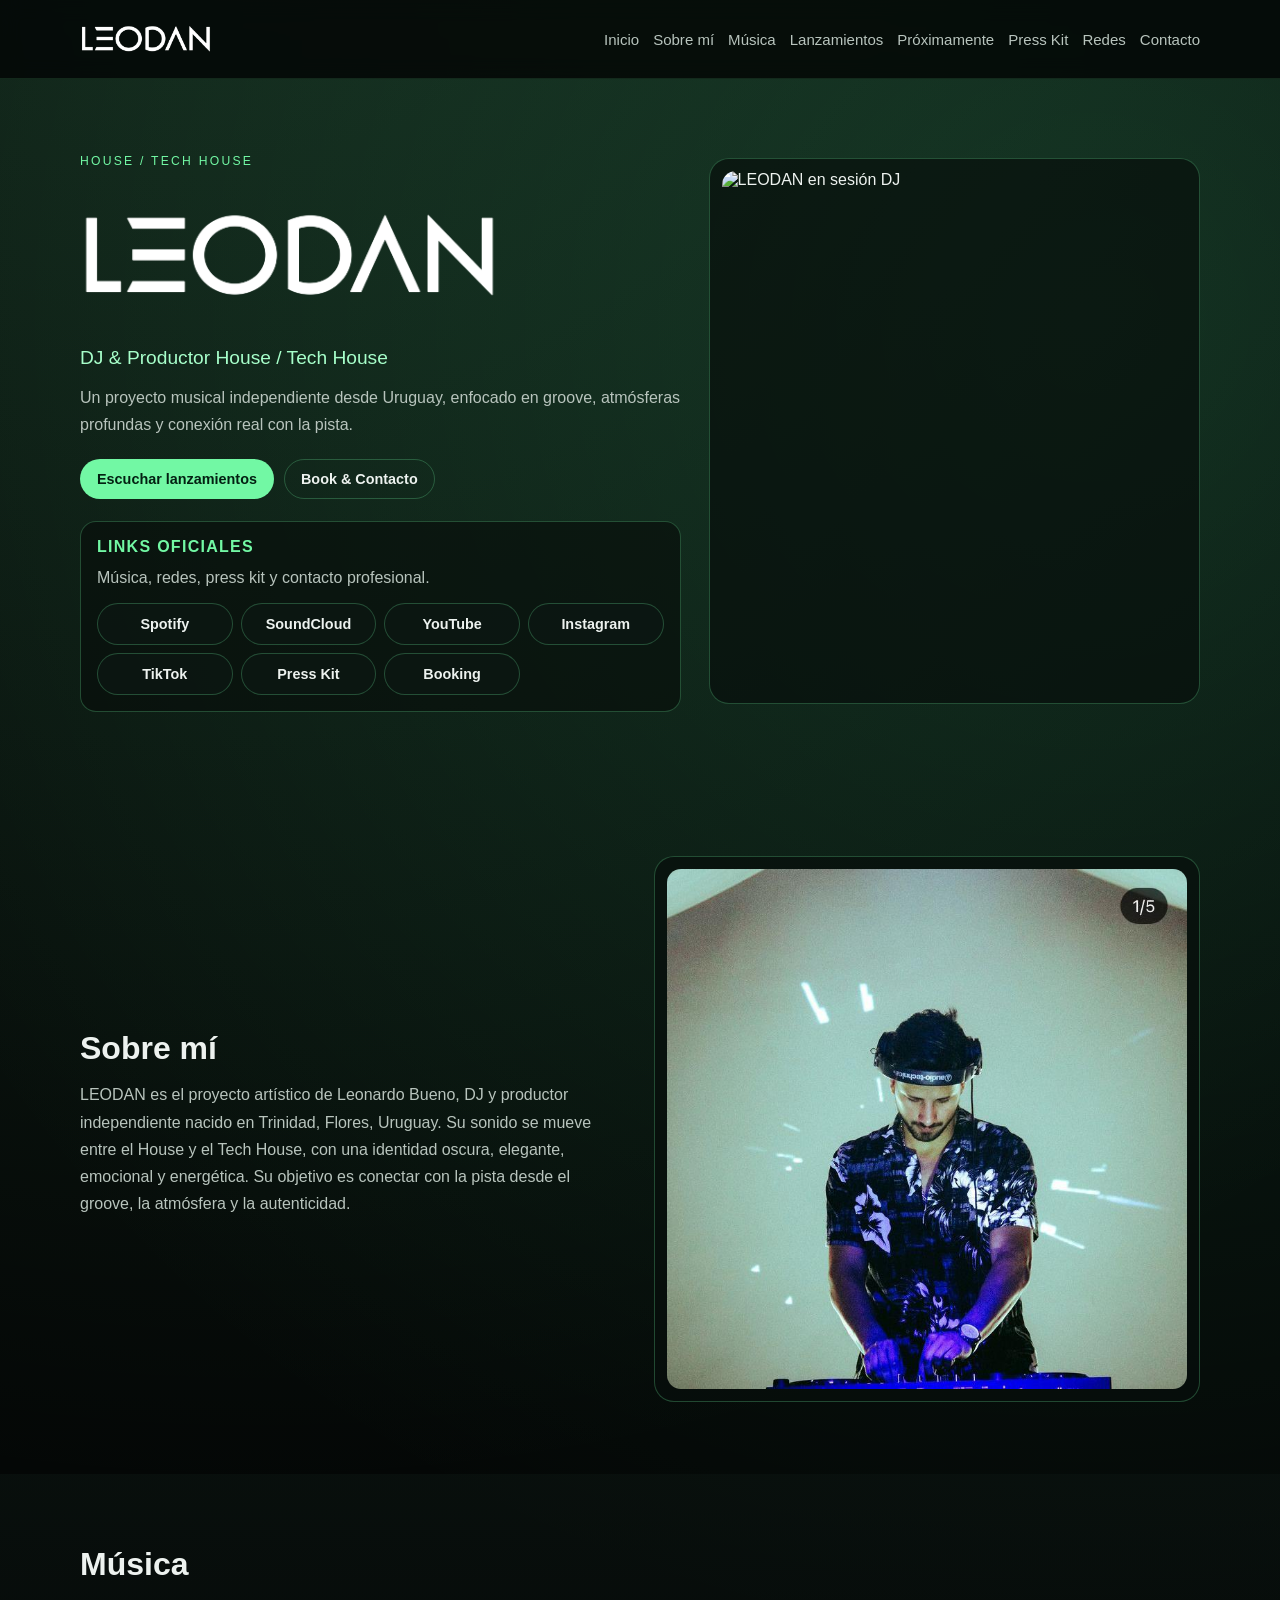
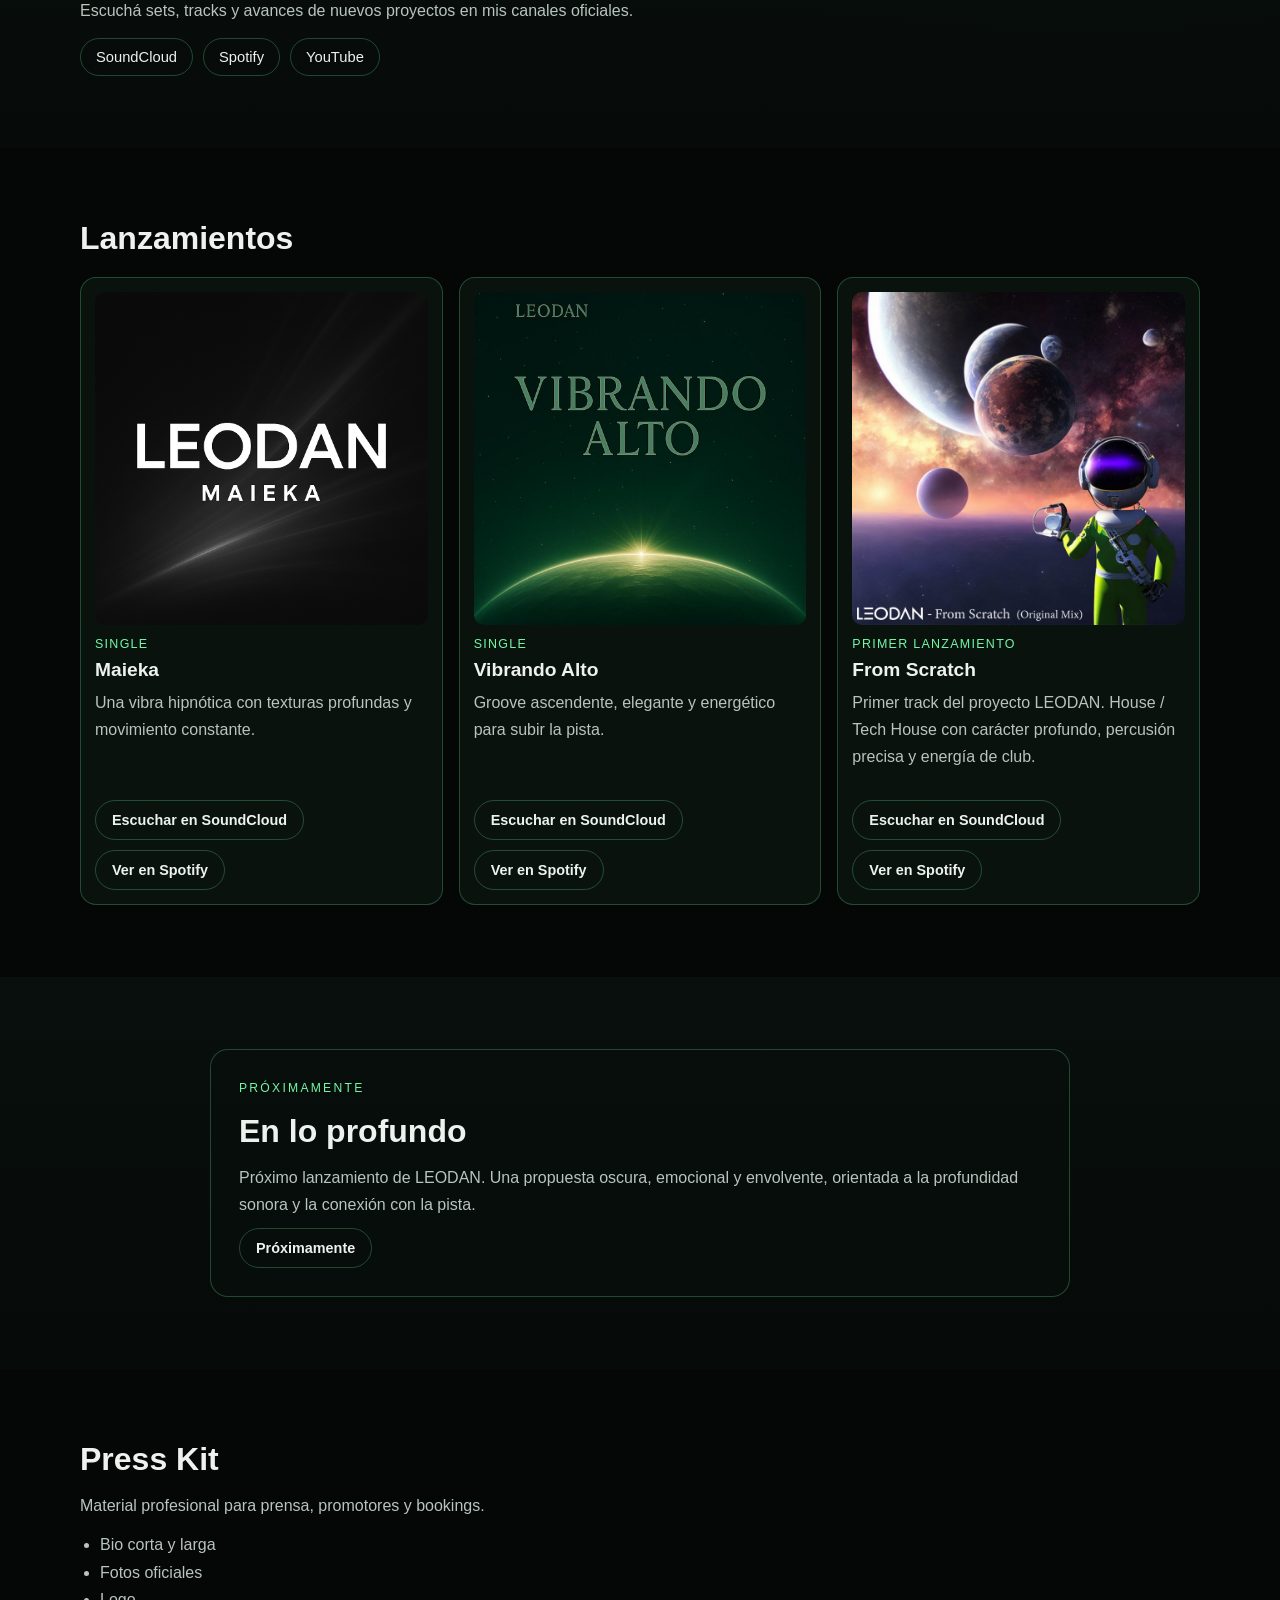
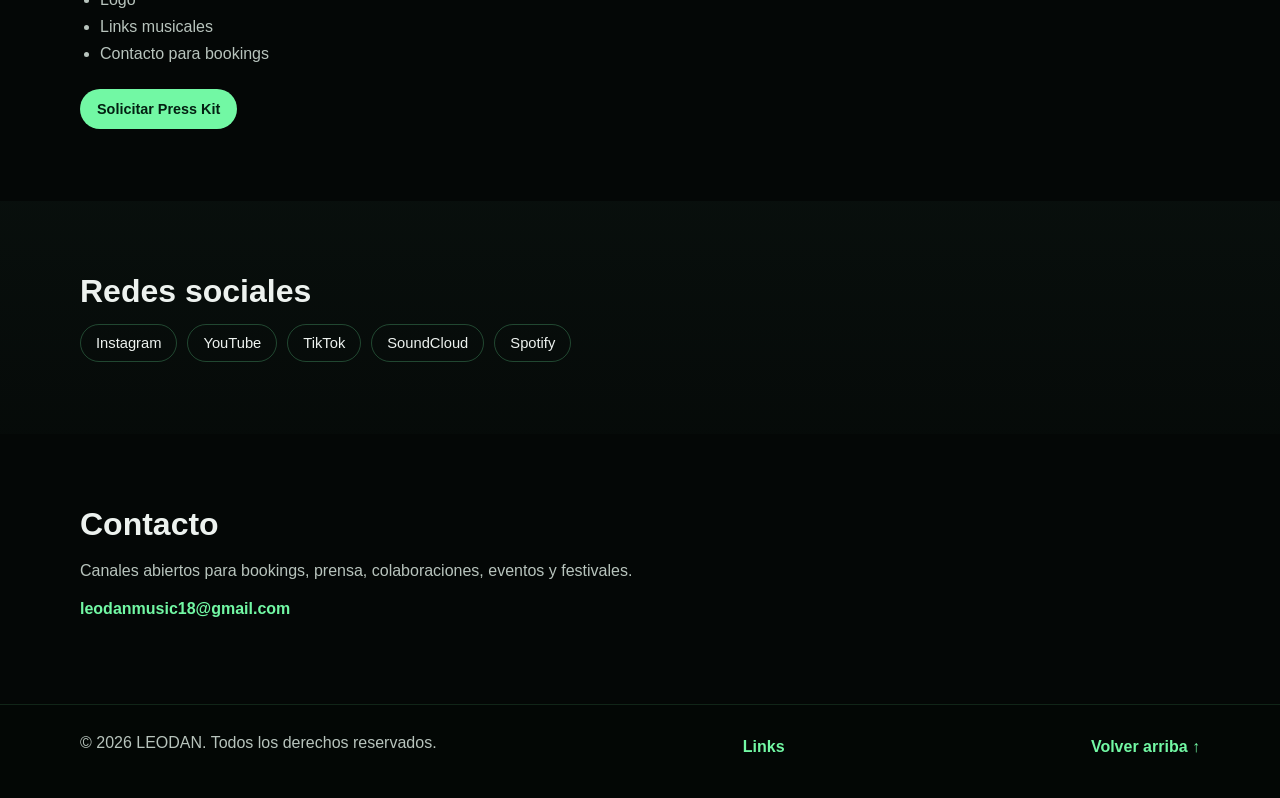
==== index.html @ 47909574 "Fix all Press Kit links to use 2026 PDF in stable asset path" ====
<!DOCTYPE html>
<html lang="es">
<head>
  <meta charset="UTF-8" />
  <meta name="viewport" content="width=device-width, initial-scale=1.0" />
  <title>LEODAN | DJ & Productor House / Tech House</title>
  <meta name="description" content="LEODAN es el proyecto artístico de Leonardo Bueno, DJ y productor independiente de Uruguay. House / Tech House con identidad oscura, groove, atmósferas profundas y conexión real con la pista." />
  <meta property="og:title" content="LEODAN | DJ & Productor House / Tech House" />
  <meta property="og:description" content="Proyecto musical independiente desde Uruguay. Música, lanzamientos, press kit, redes y contacto oficial." />
  <meta property="og:url" content="https://leodan.net/" />
  <meta property="og:type" content="website" />
  <meta property="og:site_name" content="LEODAN" />
  <meta property="og:locale" content="es_UY" />
  <meta property="og:image" content="https://leodan.net/Activos/foto-dj-hero-01.jpg" />
  <meta property="og:image:secure_url" content="https://leodan.net/Activos/foto-dj-hero-01.jpg" />
  <meta property="og:image:width" content="1200" />
  <meta property="og:image:height" content="630" />
  <meta property="og:image:alt" content="LEODAN, DJ y productor House / Tech House de Uruguay" />

  <meta name="twitter:card" content="summary_large_image" />
  <meta name="twitter:title" content="LEODAN | DJ & Productor House / Tech House" />
  <meta name="twitter:description" content="Proyecto musical independiente desde Uruguay. Música, lanzamientos, press kit, redes y contacto oficial." />
  <meta name="twitter:image" content="https://leodan.net/Activos/foto-dj-hero-01.jpg" />

  <link rel="canonical" href="https://leodan.net/" />
  <link rel="icon" type="image/png" href="Activos/Logo_perfil.jpg" />
  <link rel="stylesheet" href="style.css" />
  <script type="application/ld+json">
    {
      "@context": "https://schema.org",
      "@type": "MusicGroup",
      "name": "LEODAN",
      "alternateName": "Leonardo Bueno",
      "url": "https://leodan.net/",
      "genre": ["House", "Tech House"],
      "email": "leodanmusic18@gmail.com",
      "sameAs": [
        "https://www.instagram.com/leodan_music/",
        "https://www.youtube.com/@leodan_music",
        "https://www.tiktok.com/@leodan_music",
        "https://soundcloud.com/leodanmusic"
      ]
    }
  </script>
</head>
<body>
  <a class="skip-link" href="#inicio">Saltar al contenido</a>

  <header class="site-header" id="top">
    <nav class="nav container" aria-label="Principal">
      <a class="brand" href="#inicio" aria-label="LEODAN inicio">
        <img src="Logo_blanco_transparente.png" alt="LEODAN" class="brand-logo" width="3543" height="1181">
      </a>
      <div class="nav-links">
        <a href="#inicio">Inicio</a>
        <a href="#bio">Sobre mí</a>
        <a href="#musica">Música</a>
        <a href="#lanzamientos">Lanzamientos</a>
        <a href="#proximamente">Próximamente</a>
        <a href="#presskit">Press Kit</a>
        <a href="#redes">Redes</a>
        <a href="#contacto">Contacto</a>
      </div>
    </nav>
  </header>

  <main>
    <section id="inicio" class="section section-hero">
      <div class="container hero-grid">
        <div class="hero-content">
          <p class="eyebrow">HOUSE / TECH HOUSE</p>
          <h1 class="visually-hidden">LEODAN | DJ & Productor House / Tech House</h1>
          <img src="Logo_blanco_transparente.png" alt="LEODAN" class="hero-logo" width="3543" height="1181">
          <p class="hero-role">DJ &amp; Productor House / Tech House</p>
          <p>Un proyecto musical independiente desde Uruguay, enfocado en groove, atmósferas profundas y conexión real con la pista.</p>
          <div class="hero-actions">
            <a class="button button-primary" href="#lanzamientos">Escuchar lanzamientos</a>
            <a class="button button-ghost" href="#contacto">Book &amp; Contacto</a>
          </div>
          <section class="hero-quick-links" aria-label="Links oficiales rápidos">
            <h2 class="hero-quick-title">Links oficiales</h2>
            <p class="hero-quick-text">Música, redes, press kit y contacto profesional.</p>
            <div class="hero-quick-grid">
              <a class="hero-quick-link" href="https://open.spotify.com/artist/4t1Ic9nOnFDJj61zR9dp34" target="_blank" rel="noopener noreferrer">Spotify</a>
              <a class="hero-quick-link" href="https://soundcloud.com/leodanmusic" target="_blank" rel="noopener noreferrer">SoundCloud</a>
              <a class="hero-quick-link" href="https://www.youtube.com/@leodan_music" target="_blank" rel="noopener noreferrer">YouTube</a>
              <a class="hero-quick-link" href="https://www.instagram.com/leodan_music/" target="_blank" rel="noopener noreferrer">Instagram</a>
              <a class="hero-quick-link" href="https://www.tiktok.com/@leodan_music" target="_blank" rel="noopener noreferrer">TikTok</a>
              <a class="hero-quick-link" href="/assets/press-kit/LEODAN_PRESS_KIT_2026.pdf" target="_blank" rel="noopener noreferrer">Press Kit</a>
              <a class="hero-quick-link" href="mailto:leodanmusic18@gmail.com?subject=Booking%20LEODAN">Booking</a>
            </div>
          </section>
        </div>
        <aside class="hero-visual" aria-label="Foto destacada de LEODAN">
          <img class="hero-photo" src="Activos/foto-dj-hero-01.jpg" alt="LEODAN en sesión DJ" loading="eager" width="3648" height="5472" />
        </aside>
      </div>
    </section>

    <section id="bio" class="section">
      <div class="container about-grid">
        <div class="about-content">
          <h2>Sobre mí</h2>
          <p>LEODAN es el proyecto artístico de Leonardo Bueno, DJ y productor independiente nacido en Trinidad, Flores, Uruguay. Su sonido se mueve entre el House y el Tech House, con una identidad oscura, elegante, emocional y energética. Su objetivo es conectar con la pista desde el groove, la atmósfera y la autenticidad.</p>
        </div>
        <div class="about-visual">
          <img class="about-photo" src="Activos/foto-sobre-mi.jpg" alt="LEODAN retrato artístico" loading="lazy" width="750" height="749" />
        </div>
      </div>
    </section>

    <section id="musica" class="section section-alt">
      <div class="container">
        <h2>Música</h2>
        <p>Escuchá sets, tracks y avances de nuevos proyectos en mis canales oficiales.</p>
        <div class="chips">
          <a class="chip" href="https://soundcloud.com/leodanmusic" target="_blank" rel="noopener noreferrer">SoundCloud</a>
          <a class="chip" href="https://open.spotify.com/artist/4t1Ic9nOnFDJj61zR9dp34" target="_blank" rel="noopener noreferrer">Spotify</a>
          <a class="chip" href="https://www.youtube.com/@leodan_music" target="_blank" rel="noopener noreferrer">YouTube</a>
        </div>
      </div>
    </section>

    <section id="lanzamientos" class="section">
      <div class="container">
        <h2>Lanzamientos</h2>
        <div class="releases-grid">
          <article class="release-card">
            <img src="Activos/portada-maieka.jpg" alt="Portada Maieka" loading="lazy" />
            <span class="tag">SINGLE</span>
            <h3>Maieka</h3>
            <p>Una vibra hipnótica con texturas profundas y movimiento constante.</p>
            <div class="release-actions">
              <a class="button button-ghost" href="https://soundcloud.com/leodanmusic" target="_blank" rel="noopener noreferrer">Escuchar en SoundCloud</a>
              <a class="button button-ghost" href="https://open.spotify.com/artist/4t1Ic9nOnFDJj61zR9dp34" target="_blank" rel="noopener noreferrer">Ver en Spotify</a>
            </div>
          </article>

          <article class="release-card">
            <img src="Activos/portada-vibrando-alto.png" alt="Portada Vibrando Alto" loading="lazy" width="1080" height="1080" />
            <span class="tag">SINGLE</span>
            <h3>Vibrando Alto</h3>
            <p>Groove ascendente, elegante y energético para subir la pista.</p>
            <div class="release-actions">
              <a class="button button-ghost" href="https://soundcloud.com/leodanmusic" target="_blank" rel="noopener noreferrer">Escuchar en SoundCloud</a>
              <a class="button button-ghost" href="https://open.spotify.com/artist/4t1Ic9nOnFDJj61zR9dp34" target="_blank" rel="noopener noreferrer">Ver en Spotify</a>
            </div>
          </article>

          <article class="release-card">
            <img src="Activos/portada-from-scratch.png" alt="Portada From Scratch" loading="lazy" width="800" height="800" />
            <span class="tag">PRIMER LANZAMIENTO</span>
            <h3>From Scratch</h3>
            <p>Primer track del proyecto LEODAN. House / Tech House con carácter profundo, percusión precisa y energía de club.</p>
            <div class="release-actions">
              <a class="button button-ghost" href="https://soundcloud.com/leodanmusic" target="_blank" rel="noopener noreferrer">Escuchar en SoundCloud</a>
              <a class="button button-ghost" href="https://open.spotify.com/artist/4t1Ic9nOnFDJj61zR9dp34" target="_blank" rel="noopener noreferrer">Ver en Spotify</a>
            </div>
          </article>
        </div>
      </div>
    </section>

    <section id="proximamente" class="section section-alt">
      <div class="container feature-box">
        <p class="eyebrow">PRÓXIMAMENTE</p>
        <h2>En lo profundo</h2>
        <p>Próximo lanzamiento de LEODAN. Una propuesta oscura, emocional y envolvente, orientada a la profundidad sonora y la conexión con la pista.</p>
        <a class="button button-ghost" href="mailto:leodanmusic18@gmail.com?subject=Pr%C3%B3ximo%20lanzamiento%20LEODAN">Próximamente</a>
      </div>
    </section>

    <section id="presskit" class="section">
      <div class="container">
        <h2>Press Kit</h2>
        <p>Material profesional para prensa, promotores y bookings.</p>
        <ul class="press-list">
          <li>Bio corta y larga</li>
          <li>Fotos oficiales</li>
          <li>Logo</li>
          <li>Links musicales</li>
          <li>Contacto para bookings</li>
        </ul>
        <a class="button button-primary" href="/assets/press-kit/LEODAN_PRESS_KIT_2026.pdf" target="_blank" rel="noopener noreferrer">Solicitar Press Kit</a>
      </div>
    </section>

    <section id="redes" class="section section-alt">
      <div class="container">
        <h2>Redes sociales</h2>
        <div class="chips">
          <a class="chip" href="https://www.instagram.com/leodan_music/" target="_blank" rel="noopener noreferrer">Instagram</a>
          <a class="chip" href="https://www.youtube.com/@leodan_music" target="_blank" rel="noopener noreferrer">YouTube</a>
          <a class="chip" href="https://www.tiktok.com/@leodan_music" target="_blank" rel="noopener noreferrer">TikTok</a>
          <a class="chip" href="https://soundcloud.com/leodanmusic" target="_blank" rel="noopener noreferrer">SoundCloud</a>
          <a class="chip" href="https://open.spotify.com/artist/4t1Ic9nOnFDJj61zR9dp34" target="_blank" rel="noopener noreferrer">Spotify</a>
        </div>
      </div>
    </section>

    <section id="contacto" class="section">
      <div class="container">
        <h2>Contacto</h2>
        <p>Canales abiertos para bookings, prensa, colaboraciones, eventos y festivales.</p>
        <p><a class="mail" href="mailto:leodanmusic18@gmail.com">leodanmusic18@gmail.com</a></p>
      </div>
    </section>
  </main>

  <footer class="site-footer">
    <div class="container footer-content">
      <p>© 2026 LEODAN. Todos los derechos reservados.</p>
      <a href="links.html" class="back-to-top" aria-label="Ver links oficiales">Links</a>
      <a href="#top" class="back-to-top">Volver arriba ↑</a>
    </div>
  </footer>
</body>
</html>
---- style.css ----
:root {
  --bg: #040706;
  --bg-soft: #09120f;
  --panel: #0d1713;
  --text: #edf2ef;
  --text-soft: #b8c4bd;
  --accent: #72f8a4;
  --accent-strong: #a7ffca;
  --border: rgba(114, 248, 164, 0.25);
}

* { box-sizing: border-box; }
html { scroll-behavior: smooth; }
body {
  margin: 0;
  overflow-x: hidden;
  font-family: "Inter", "Segoe UI", Roboto, Helvetica, Arial, sans-serif;
  color: var(--text);
  background:
    radial-gradient(circle at 20% -10%, rgba(114, 248, 164, 0.16), transparent 42%),
    radial-gradient(circle at 85% 8%, rgba(79, 255, 164, 0.12), transparent 35%),
    var(--bg);
}

img { max-width: 100%; height: auto; display: block; }
.container { width: min(1120px, calc(100% - 40px)); margin-inline: auto; }

.site-header {
  position: sticky;
  top: 0;
  z-index: 30;
  backdrop-filter: blur(10px);
  background: rgba(4, 7, 6, 0.86);
  border-bottom: 1px solid rgba(114, 248, 164, 0.12);
}

.nav {
  min-height: 78px;
  display: flex;
  justify-content: space-between;
  align-items: center;
  gap: 20px;
}

.brand { flex: 0 0 auto; }
.brand-logo {
  display: block;
  width: auto;
  height: auto;
  max-height: 44px;
  max-width: min(180px, 40vw);
  object-fit: contain;
}

.nav-links { display: flex; gap: 14px; flex-wrap: wrap; justify-content: flex-end; }
.nav-links a { color: var(--text-soft); text-decoration: none; font-size: 0.94rem; }
.nav-links a:hover { color: var(--accent); }

.section { padding: 72px 0; }
.section-alt { background: linear-gradient(180deg, rgba(10, 18, 15, 0.72), rgba(10, 18, 15, 0.3)); }

.hero-grid,
.about-grid {
  display: grid;
  grid-template-columns: repeat(2, minmax(0, 1fr));
  gap: 28px;
  align-items: center;
}

.hero-grid {
  grid-template-columns: minmax(0, 1.1fr) minmax(320px, .9fr);
}

.hero-content,
.hero-visual,
.about-content,
.about-visual,
.release-card {
  min-width: 0;
}

.eyebrow {
  color: var(--accent);
  letter-spacing: .14rem;
  text-transform: uppercase;
  font-size: .76rem;
  margin: 0 0 14px;
}

.hero-logo {
  display: block;
  width: min(100%, 420px);
  max-width: 100%;
  min-width: 0;
  height: auto;
  margin: 10px 0 16px;
  object-fit: contain;
}

.hero-role { margin: 0 0 10px; color: var(--accent-strong); font-size: clamp(1rem, 2.2vw, 1.2rem); }
p { margin: 0 0 10px; color: var(--text-soft); line-height: 1.7; }
h2 { margin: 0 0 14px; font-size: clamp(1.5rem, 3.4vw, 2rem); }
h3 { margin: 0 0 8px; font-size: 1.2rem; }

.hero-actions,
.release-actions {
  margin-top: 20px;
  display: flex;
  gap: 10px;
  flex-wrap: wrap;
}

.button {
  display: inline-flex;
  align-items: center;
  justify-content: center;
  border-radius: 999px;
  padding: 11px 16px;
  border: 1px solid transparent;
  text-decoration: none;
  font-weight: 700;
  font-size: .9rem;
}
.button-primary { background: var(--accent); color: #032012; }
.button-ghost { border-color: var(--border); color: var(--text); }

.hero-visual,
.about-visual {
  background: rgba(8, 15, 12, 0.7);
  border: 1px solid var(--border);
  border-radius: 20px;
  padding: 12px;
  overflow: hidden;
}

.hero-photo,
.about-photo {
  width: 100%;
  height: clamp(280px, 44vw, 520px);
  object-fit: cover;
  object-position: center;
  border-radius: 14px;
}


.hero-quick-links {
  margin-top: 22px;
  padding: 16px;
  border: 1px solid var(--border);
  border-radius: 16px;
  background: rgba(8, 15, 12, 0.66);
}

.hero-quick-title {
  margin: 0;
  font-size: 1rem;
  letter-spacing: .08rem;
  text-transform: uppercase;
  color: var(--accent);
}

.hero-quick-text {
  margin: 8px 0 12px;
}

.hero-quick-grid {
  display: grid;
  grid-template-columns: repeat(4, minmax(0, 1fr));
  gap: 8px;
}

.hero-quick-link {
  display: inline-flex;
  align-items: center;
  justify-content: center;
  min-height: 42px;
  padding: 10px 12px;
  border-radius: 999px;
  border: 1px solid var(--border);
  color: var(--text);
  background: rgba(13, 23, 19, 0.75);
  text-decoration: none;
  font-size: .9rem;
  font-weight: 600;
  text-align: center;
}

.hero-quick-link:hover {
  border-color: rgba(114, 248, 164, 0.5);
  background: rgba(16, 29, 23, 0.9);
}

.chips { margin-top: 14px; display: flex; flex-wrap: wrap; gap: 10px; }
.chip {
  border: 1px solid var(--border);
  color: var(--text);
  text-decoration: none;
  border-radius: 999px;
  padding: 10px 15px;
  font-size: .92rem;
}

.releases-grid {
  margin-top: 20px;
  display: grid;
  grid-template-columns: repeat(3, minmax(0, 1fr));
  gap: 16px;
  align-items: stretch;
}

.release-card {
  background: rgba(13, 23, 19, 0.7);
  border: 1px solid var(--border);
  border-radius: 16px;
  padding: 14px;
  display: flex;
  flex-direction: column;
}

.release-card img {
  width: 100%;
  aspect-ratio: 1 / 1;
  object-fit: cover;
  object-position: center;
  border-radius: 10px;
  margin-bottom: 12px;
}

.release-card p { flex-grow: 1; }
.tag { display: inline-block; margin-bottom: 8px; color: var(--accent); font-size: .78rem; letter-spacing: .08rem; }

.feature-box {
  max-width: 860px;
  margin-inline: auto;
  border: 1px solid var(--border);
  border-radius: 18px;
  padding: 28px;
  background: rgba(8, 15, 12, 0.7);
}

.press-list {
  margin: 12px 0 22px;
  padding-left: 20px;
  color: var(--text-soft);
  line-height: 1.7;
}

.mail { color: var(--accent); text-decoration: none; font-weight: 600; }

.site-footer {
  border-top: 1px solid rgba(114, 248, 164, 0.12);
  background: rgba(4, 7, 6, 0.92);
  padding: 24px 0 32px;
}

.footer-content {
  display: flex;
  justify-content: space-between;
  align-items: center;
  gap: 16px;
  flex-wrap: wrap;
}
.back-to-top { color: var(--accent); text-decoration: none; font-weight: 600; }

.skip-link {
  position: absolute;
  left: -9999px;
  top: 8px;
  background: var(--accent);
  color: #032012;
  padding: 10px 14px;
  border-radius: 10px;
  font-weight: 700;
  z-index: 100;
}
.skip-link:focus { left: 12px; }

.button:hover,
.chip:hover,
.back-to-top:hover {
  transform: translateY(-1px);
  transition: transform .2s ease, background-color .2s ease, color .2s ease, border-color .2s ease;
}

@media (max-width: 1024px) {
  .releases-grid { grid-template-columns: repeat(2, minmax(0, 1fr)); }
}

@media (max-width: 860px) {
  .nav { flex-direction: column; align-items: flex-start; padding: 12px 0; }
  .hero-quick-grid { grid-template-columns: repeat(2, minmax(0, 1fr)); }
  .hero-grid { grid-template-columns: 1fr; }
  .hero-grid,
  .about-grid,
  .releases-grid { grid-template-columns: 1fr; }

  .hero-logo { width: min(100%, 360px); }
  .hero-photo,
  .about-photo { height: clamp(260px, 64vw, 440px); }
}

@media (max-width: 560px) {
  .container { width: min(1120px, calc(100% - 28px)); }
  .section { padding: 58px 0; }
  .button { width: 100%; }
  .hero-quick-links { padding: 14px; }
  .hero-quick-grid { grid-template-columns: 1fr; }
}


.visually-hidden {
  position: absolute;
  width: 1px;
  height: 1px;
  padding: 0;
  margin: -1px;
  overflow: hidden;
  clip: rect(0, 0, 0, 0);
  white-space: nowrap;
  border: 0;
}

a:focus-visible,
button:focus-visible {
  outline: 2px solid rgba(117, 255, 163, 0.9);
  outline-offset: 4px;
}
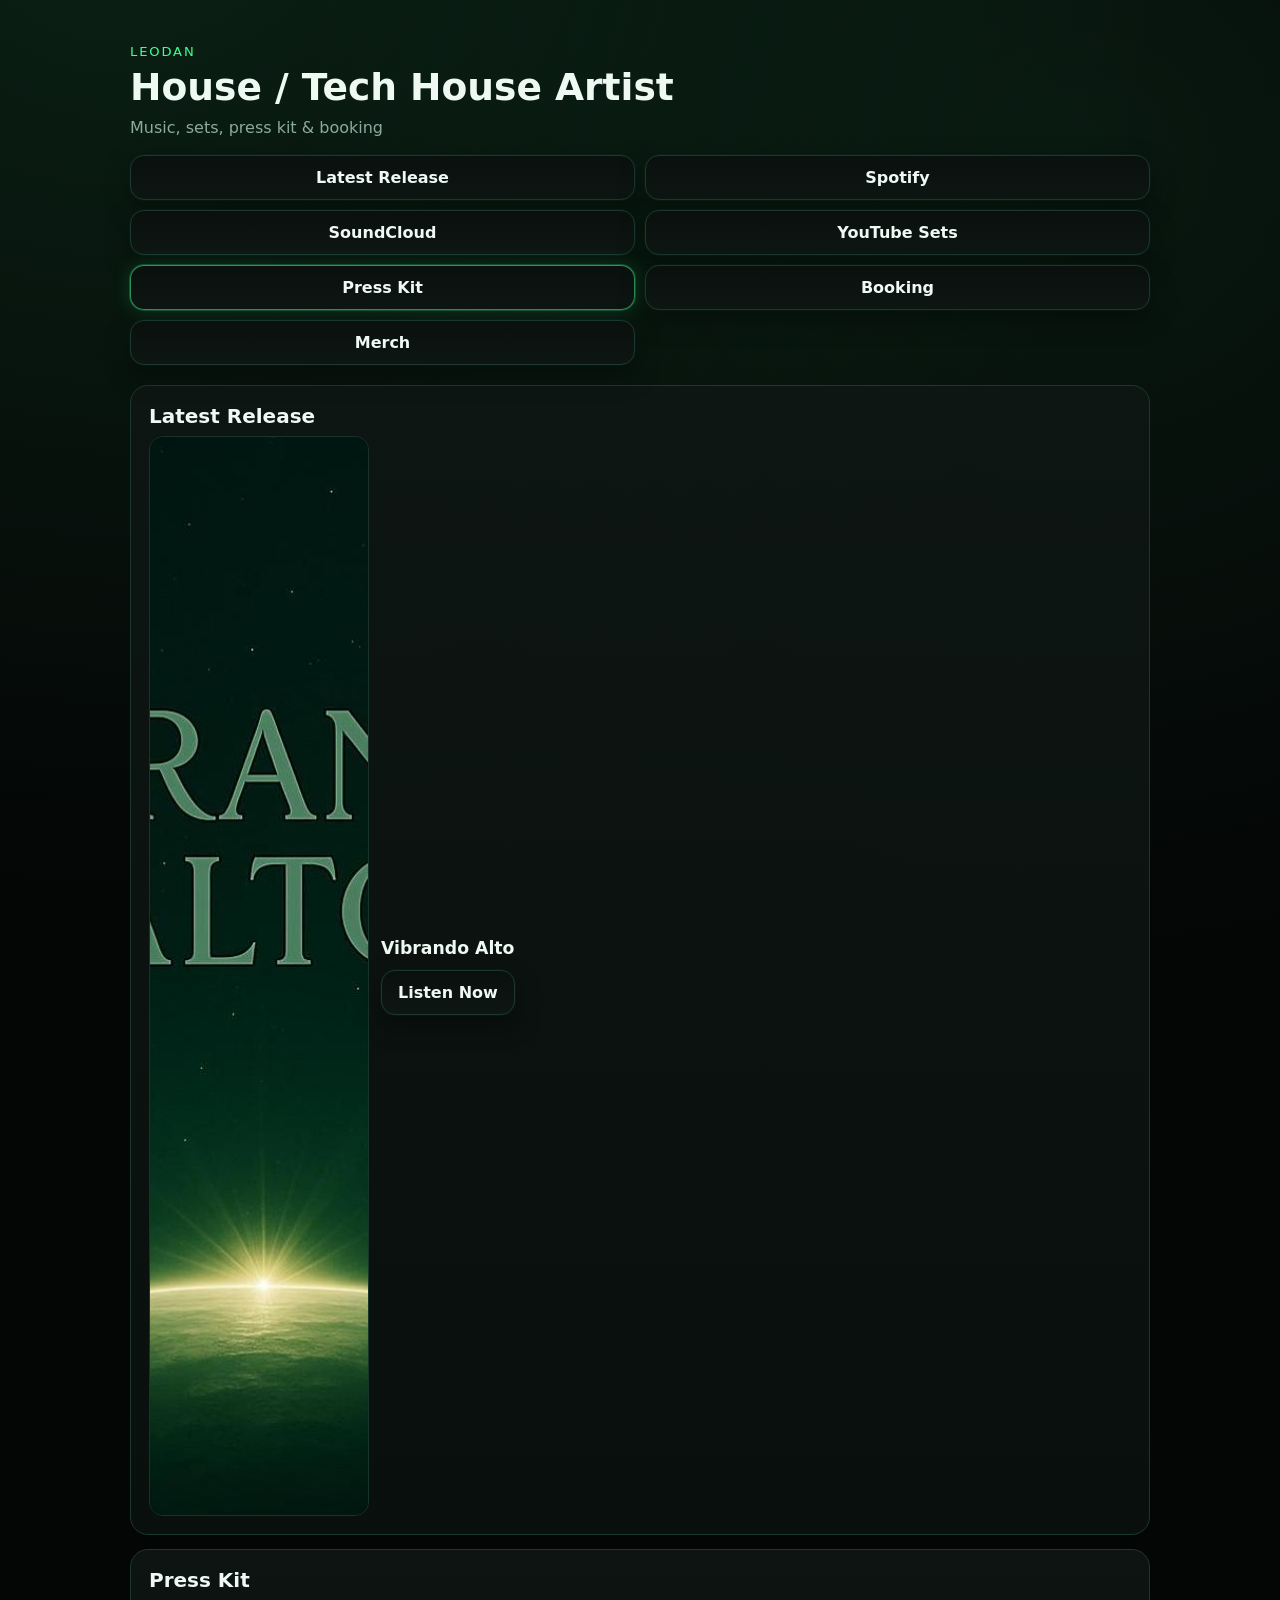
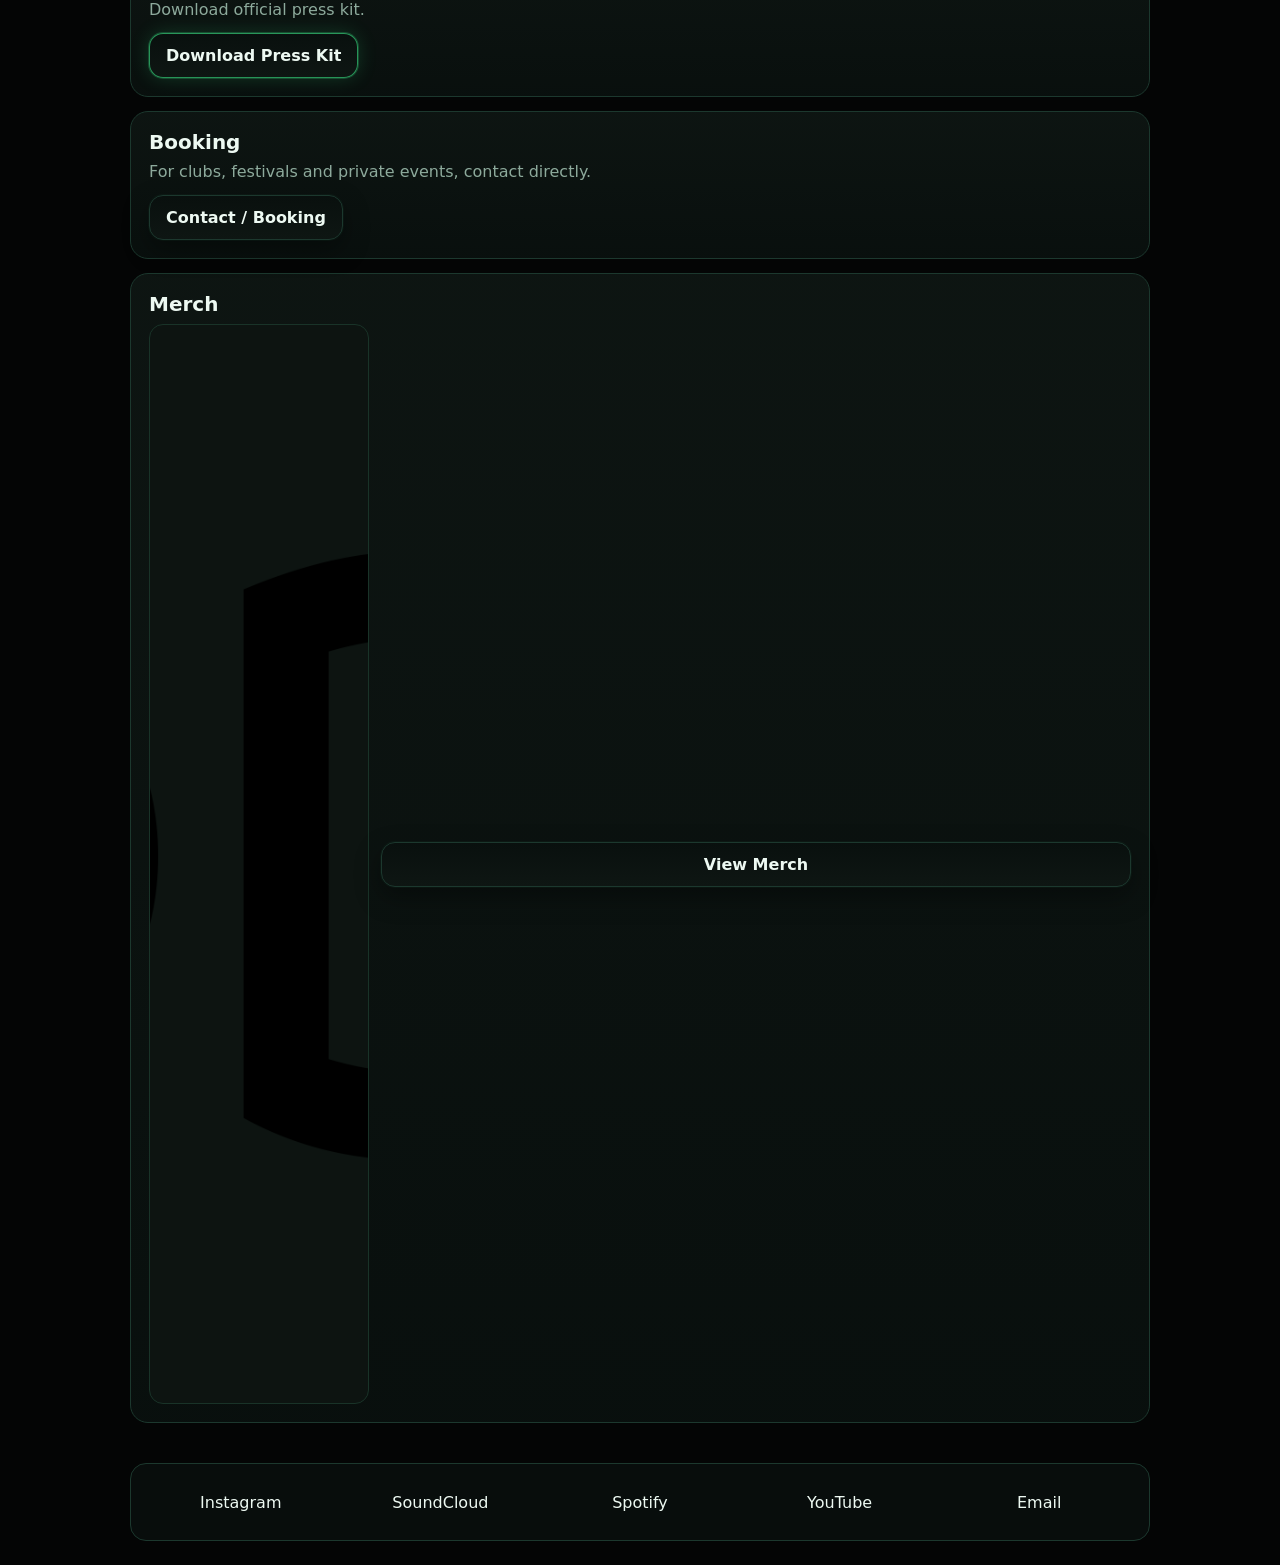
==== commit ff662174: "Rediseña index como landing mobile-first estilo LEODAN" ====
--- a/index.html
+++ b/index.html
@@ -3,216 +3,78 @@
 <head>
   <meta charset="UTF-8" />
   <meta name="viewport" content="width=device-width, initial-scale=1.0" />
-  <title>LEODAN | DJ & Productor House / Tech House</title>
-  <meta name="description" content="LEODAN es el proyecto artístico de Leonardo Bueno, DJ y productor independiente de Uruguay. House / Tech House con identidad oscura, groove, atmósferas profundas y conexión real con la pista." />
-  <meta property="og:title" content="LEODAN | DJ & Productor House / Tech House" />
-  <meta property="og:description" content="Proyecto musical independiente desde Uruguay. Música, lanzamientos, press kit, redes y contacto oficial." />
+  <title>LEODAN | House / Tech House Artist</title>
+  <meta name="description" content="LEODAN — House / Tech House Artist. Music, sets, press kit & booking." />
+  <meta property="og:title" content="LEODAN | House / Tech House Artist" />
+  <meta property="og:description" content="Music, sets, press kit & booking." />
   <meta property="og:url" content="https://leodan.net/" />
   <meta property="og:type" content="website" />
   <meta property="og:site_name" content="LEODAN" />
-  <meta property="og:locale" content="es_UY" />
   <meta property="og:image" content="https://leodan.net/Activos/foto-dj-hero-01.jpg" />
-  <meta property="og:image:secure_url" content="https://leodan.net/Activos/foto-dj-hero-01.jpg" />
-  <meta property="og:image:width" content="1200" />
-  <meta property="og:image:height" content="630" />
-  <meta property="og:image:alt" content="LEODAN, DJ y productor House / Tech House de Uruguay" />
-
   <meta name="twitter:card" content="summary_large_image" />
-  <meta name="twitter:title" content="LEODAN | DJ & Productor House / Tech House" />
-  <meta name="twitter:description" content="Proyecto musical independiente desde Uruguay. Música, lanzamientos, press kit, redes y contacto oficial." />
+  <meta name="twitter:title" content="LEODAN | House / Tech House Artist" />
+  <meta name="twitter:description" content="Music, sets, press kit & booking." />
   <meta name="twitter:image" content="https://leodan.net/Activos/foto-dj-hero-01.jpg" />
-
   <link rel="canonical" href="https://leodan.net/" />
   <link rel="icon" type="image/png" href="Activos/Logo_perfil.jpg" />
   <link rel="stylesheet" href="style.css" />
-  <script type="application/ld+json">
-    {
-      "@context": "https://schema.org",
-      "@type": "MusicGroup",
-      "name": "LEODAN",
-      "alternateName": "Leonardo Bueno",
-      "url": "https://leodan.net/",
-      "genre": ["House", "Tech House"],
-      "email": "leodanmusic18@gmail.com",
-      "sameAs": [
-        "https://www.instagram.com/leodan_music/",
-        "https://www.youtube.com/@leodan_music",
-        "https://www.tiktok.com/@leodan_music",
-        "https://soundcloud.com/leodanmusic"
-      ]
-    }
-  </script>
 </head>
 <body>
-  <a class="skip-link" href="#inicio">Saltar al contenido</a>
+  <main class="landing" id="top">
+    <section class="hero" aria-labelledby="hero-title">
+      <p class="kicker">LEODAN</p>
+      <h1 id="hero-title">House / Tech House Artist</h1>
+      <p class="hero-sub">Music, sets, press kit &amp; booking</p>
 
-  <header class="site-header" id="top">
-    <nav class="nav container" aria-label="Principal">
-      <a class="brand" href="#inicio" aria-label="LEODAN inicio">
-        <img src="Logo_blanco_transparente.png" alt="LEODAN" class="brand-logo" width="3543" height="1181">
-      </a>
-      <div class="nav-links">
-        <a href="#inicio">Inicio</a>
-        <a href="#bio">Sobre mí</a>
-        <a href="#musica">Música</a>
-        <a href="#lanzamientos">Lanzamientos</a>
-        <a href="#proximamente">Próximamente</a>
-        <a href="#presskit">Press Kit</a>
-        <a href="#redes">Redes</a>
-        <a href="#contacto">Contacto</a>
-      </div>
-    </nav>
-  </header>
-
-  <main>
-    <section id="inicio" class="section section-hero">
-      <div class="container hero-grid">
-        <div class="hero-content">
-          <p class="eyebrow">HOUSE / TECH HOUSE</p>
-          <h1 class="visually-hidden">LEODAN | DJ & Productor House / Tech House</h1>
-          <img src="Logo_blanco_transparente.png" alt="LEODAN" class="hero-logo" width="3543" height="1181">
-          <p class="hero-role">DJ &amp; Productor House / Tech House</p>
-          <p>Un proyecto musical independiente desde Uruguay, enfocado en groove, atmósferas profundas y conexión real con la pista.</p>
-          <div class="hero-actions">
-            <a class="button button-primary" href="#lanzamientos">Escuchar lanzamientos</a>
-            <a class="button button-ghost" href="#contacto">Book &amp; Contacto</a>
-          </div>
-          <section class="hero-quick-links" aria-label="Links oficiales rápidos">
-            <h2 class="hero-quick-title">Links oficiales</h2>
-            <p class="hero-quick-text">Música, redes, press kit y contacto profesional.</p>
-            <div class="hero-quick-grid">
-              <a class="hero-quick-link" href="https://open.spotify.com/artist/4t1Ic9nOnFDJj61zR9dp34" target="_blank" rel="noopener noreferrer">Spotify</a>
-              <a class="hero-quick-link" href="https://soundcloud.com/leodanmusic" target="_blank" rel="noopener noreferrer">SoundCloud</a>
-              <a class="hero-quick-link" href="https://www.youtube.com/@leodan_music" target="_blank" rel="noopener noreferrer">YouTube</a>
-              <a class="hero-quick-link" href="https://www.instagram.com/leodan_music/" target="_blank" rel="noopener noreferrer">Instagram</a>
-              <a class="hero-quick-link" href="https://www.tiktok.com/@leodan_music" target="_blank" rel="noopener noreferrer">TikTok</a>
-              <a class="hero-quick-link" href="/assets/press-kit/LEODAN_PRESS_KIT_2026.pdf" target="_blank" rel="noopener noreferrer">Press Kit</a>
-              <a class="hero-quick-link" href="mailto:leodanmusic18@gmail.com?subject=Booking%20LEODAN">Booking</a>
-            </div>
-          </section>
-        </div>
-        <aside class="hero-visual" aria-label="Foto destacada de LEODAN">
-          <img class="hero-photo" src="Activos/foto-dj-hero-01.jpg" alt="LEODAN en sesión DJ" loading="eager" width="3648" height="5472" />
-        </aside>
-      </div>
+      <nav class="top-links" aria-label="Main links">
+        <a href="#latest-release">Latest Release</a>
+        <a href="https://open.spotify.com/artist/4t1Ic9nOnFDJj61zR9dp34" target="_blank" rel="noopener noreferrer">Spotify</a>
+        <a href="https://soundcloud.com/leodanmusic" target="_blank" rel="noopener noreferrer">SoundCloud</a>
+        <a href="https://www.youtube.com/@leodan_music" target="_blank" rel="noopener noreferrer">YouTube Sets</a>
+        <a class="press-link" href="#press-kit">Press Kit</a>
+        <a href="#booking">Booking</a>
+        <a href="#merch">Merch</a>
+      </nav>
     </section>
 
-    <section id="bio" class="section">
-      <div class="container about-grid">
-        <div class="about-content">
-          <h2>Sobre mí</h2>
-          <p>LEODAN es el proyecto artístico de Leonardo Bueno, DJ y productor independiente nacido en Trinidad, Flores, Uruguay. Su sonido se mueve entre el House y el Tech House, con una identidad oscura, elegante, emocional y energética. Su objetivo es conectar con la pista desde el groove, la atmósfera y la autenticidad.</p>
+    <section id="latest-release" class="panel">
+      <h2>Latest Release</h2>
+      <article class="release-card">
+        <img src="Activos/portada-vibrando-alto.png" alt="Cover art for Vibrando Alto" width="1080" height="1080" loading="lazy" />
+        <div>
+          <h3>Vibrando Alto</h3>
+          <a class="button" href="https://soundcloud.com/leodanmusic" target="_blank" rel="noopener noreferrer">Listen Now</a>
         </div>
-        <div class="about-visual">
-          <img class="about-photo" src="Activos/foto-sobre-mi.jpg" alt="LEODAN retrato artístico" loading="lazy" width="750" height="749" />
-        </div>
-      </div>
+      </article>
     </section>
 
-    <section id="musica" class="section section-alt">
-      <div class="container">
-        <h2>Música</h2>
-        <p>Escuchá sets, tracks y avances de nuevos proyectos en mis canales oficiales.</p>
-        <div class="chips">
-          <a class="chip" href="https://soundcloud.com/leodanmusic" target="_blank" rel="noopener noreferrer">SoundCloud</a>
-          <a class="chip" href="https://open.spotify.com/artist/4t1Ic9nOnFDJj61zR9dp34" target="_blank" rel="noopener noreferrer">Spotify</a>
-          <a class="chip" href="https://www.youtube.com/@leodan_music" target="_blank" rel="noopener noreferrer">YouTube</a>
-        </div>
-      </div>
+    <section id="press-kit" class="panel">
+      <h2>Press Kit</h2>
+      <p>Download official press kit.</p>
+      <a class="button button-glow" href="/Activos/LEODAN_PRESS_KIT_2026.pdf" target="_blank" rel="noopener noreferrer">Download Press Kit</a>
     </section>
 
-    <section id="lanzamientos" class="section">
-      <div class="container">
-        <h2>Lanzamientos</h2>
-        <div class="releases-grid">
-          <article class="release-card">
-            <img src="Activos/portada-maieka.jpg" alt="Portada Maieka" loading="lazy" />
-            <span class="tag">SINGLE</span>
-            <h3>Maieka</h3>
-            <p>Una vibra hipnótica con texturas profundas y movimiento constante.</p>
-            <div class="release-actions">
-              <a class="button button-ghost" href="https://soundcloud.com/leodanmusic" target="_blank" rel="noopener noreferrer">Escuchar en SoundCloud</a>
-              <a class="button button-ghost" href="https://open.spotify.com/artist/4t1Ic9nOnFDJj61zR9dp34" target="_blank" rel="noopener noreferrer">Ver en Spotify</a>
-            </div>
-          </article>
-
-          <article class="release-card">
-            <img src="Activos/portada-vibrando-alto.png" alt="Portada Vibrando Alto" loading="lazy" width="1080" height="1080" />
-            <span class="tag">SINGLE</span>
-            <h3>Vibrando Alto</h3>
-            <p>Groove ascendente, elegante y energético para subir la pista.</p>
-            <div class="release-actions">
-              <a class="button button-ghost" href="https://soundcloud.com/leodanmusic" target="_blank" rel="noopener noreferrer">Escuchar en SoundCloud</a>
-              <a class="button button-ghost" href="https://open.spotify.com/artist/4t1Ic9nOnFDJj61zR9dp34" target="_blank" rel="noopener noreferrer">Ver en Spotify</a>
-            </div>
-          </article>
-
-          <article class="release-card">
-            <img src="Activos/portada-from-scratch.png" alt="Portada From Scratch" loading="lazy" width="800" height="800" />
-            <span class="tag">PRIMER LANZAMIENTO</span>
-            <h3>From Scratch</h3>
-            <p>Primer track del proyecto LEODAN. House / Tech House con carácter profundo, percusión precisa y energía de club.</p>
-            <div class="release-actions">
-              <a class="button button-ghost" href="https://soundcloud.com/leodanmusic" target="_blank" rel="noopener noreferrer">Escuchar en SoundCloud</a>
-              <a class="button button-ghost" href="https://open.spotify.com/artist/4t1Ic9nOnFDJj61zR9dp34" target="_blank" rel="noopener noreferrer">Ver en Spotify</a>
-            </div>
-          </article>
-        </div>
-      </div>
+    <section id="booking" class="panel">
+      <h2>Booking</h2>
+      <p>For clubs, festivals and private events, contact directly.</p>
+      <a class="button" href="mailto:leodanmusic18@gmail.com?subject=Booking%20LEODAN">Contact / Booking</a>
     </section>
 
-    <section id="proximamente" class="section section-alt">
-      <div class="container feature-box">
-        <p class="eyebrow">PRÓXIMAMENTE</p>
-        <h2>En lo profundo</h2>
-        <p>Próximo lanzamiento de LEODAN. Una propuesta oscura, emocional y envolvente, orientada a la profundidad sonora y la conexión con la pista.</p>
-        <a class="button button-ghost" href="mailto:leodanmusic18@gmail.com?subject=Pr%C3%B3ximo%20lanzamiento%20LEODAN">Próximamente</a>
-      </div>
-    </section>
-
-    <section id="presskit" class="section">
-      <div class="container">
-        <h2>Press Kit</h2>
-        <p>Material profesional para prensa, promotores y bookings.</p>
-        <ul class="press-list">
-          <li>Bio corta y larga</li>
-          <li>Fotos oficiales</li>
-          <li>Logo</li>
-          <li>Links musicales</li>
-          <li>Contacto para bookings</li>
-        </ul>
-        <a class="button button-primary" href="/assets/press-kit/LEODAN_PRESS_KIT_2026.pdf" target="_blank" rel="noopener noreferrer">Solicitar Press Kit</a>
-      </div>
-    </section>
-
-    <section id="redes" class="section section-alt">
-      <div class="container">
-        <h2>Redes sociales</h2>
-        <div class="chips">
-          <a class="chip" href="https://www.instagram.com/leodan_music/" target="_blank" rel="noopener noreferrer">Instagram</a>
-          <a class="chip" href="https://www.youtube.com/@leodan_music" target="_blank" rel="noopener noreferrer">YouTube</a>
-          <a class="chip" href="https://www.tiktok.com/@leodan_music" target="_blank" rel="noopener noreferrer">TikTok</a>
-          <a class="chip" href="https://soundcloud.com/leodanmusic" target="_blank" rel="noopener noreferrer">SoundCloud</a>
-          <a class="chip" href="https://open.spotify.com/artist/4t1Ic9nOnFDJj61zR9dp34" target="_blank" rel="noopener noreferrer">Spotify</a>
-        </div>
-      </div>
-    </section>
-
-    <section id="contacto" class="section">
-      <div class="container">
-        <h2>Contacto</h2>
-        <p>Canales abiertos para bookings, prensa, colaboraciones, eventos y festivales.</p>
-        <p><a class="mail" href="mailto:leodanmusic18@gmail.com">leodanmusic18@gmail.com</a></p>
-      </div>
+    <section id="merch" class="panel">
+      <h2>Merch</h2>
+      <article class="merch-card">
+        <img src="Activos/Logo_negro_transparente - copia.png" alt="LEODAN merch preview logo" width="1080" height="1080" loading="lazy" />
+        <a class="button" href="https://www.instagram.com/leodan_music/" target="_blank" rel="noopener noreferrer">View Merch</a>
+      </article>
     </section>
   </main>
 
-  <footer class="site-footer">
-    <div class="container footer-content">
-      <p>© 2026 LEODAN. Todos los derechos reservados.</p>
-      <a href="links.html" class="back-to-top" aria-label="Ver links oficiales">Links</a>
-      <a href="#top" class="back-to-top">Volver arriba ↑</a>
-    </div>
+  <footer class="footer">
+    <a href="https://www.instagram.com/leodan_music/" target="_blank" rel="noopener noreferrer">Instagram</a>
+    <a href="https://soundcloud.com/leodanmusic" target="_blank" rel="noopener noreferrer">SoundCloud</a>
+    <a href="https://open.spotify.com/artist/4t1Ic9nOnFDJj61zR9dp34" target="_blank" rel="noopener noreferrer">Spotify</a>
+    <a href="https://www.youtube.com/@leodan_music" target="_blank" rel="noopener noreferrer">YouTube</a>
+    <a href="mailto:leodanmusic18@gmail.com">Email</a>
   </footer>
 </body>
 </html>
--- a/style.css
+++ b/style.css
@@ -1,327 +1,138 @@
 :root {
-  --bg: #040706;
-  --bg-soft: #09120f;
-  --panel: #0d1713;
-  --text: #edf2ef;
-  --text-soft: #b8c4bd;
-  --accent: #72f8a4;
-  --accent-strong: #a7ffca;
-  --border: rgba(114, 248, 164, 0.25);
+  --bg: #040505;
+  --surface: #09100e;
+  --elevated: #0e1613;
+  --dark-green: #0a3d29;
+  --neon: #40ff94;
+  --text: #edf9f2;
+  --muted: #8daa9c;
+  --border: #1c382e;
 }
 
 * { box-sizing: border-box; }
-html { scroll-behavior: smooth; }
 body {
   margin: 0;
-  overflow-x: hidden;
-  font-family: "Inter", "Segoe UI", Roboto, Helvetica, Arial, sans-serif;
+  font-family: Inter, system-ui, -apple-system, BlinkMacSystemFont, "Segoe UI", sans-serif;
   color: var(--text);
   background:
-    radial-gradient(circle at 20% -10%, rgba(114, 248, 164, 0.16), transparent 42%),
-    radial-gradient(circle at 85% 8%, rgba(79, 255, 164, 0.12), transparent 35%),
+    radial-gradient(circle at 10% -5%, rgba(64, 255, 148, .12), transparent 30%),
+    radial-gradient(circle at 85% 5%, rgba(64, 255, 148, .08), transparent 25%),
     var(--bg);
 }
 
-img { max-width: 100%; height: auto; display: block; }
-.container { width: min(1120px, calc(100% - 40px)); margin-inline: auto; }
-
-.site-header {
-  position: sticky;
-  top: 0;
-  z-index: 30;
-  backdrop-filter: blur(10px);
-  background: rgba(4, 7, 6, 0.86);
-  border-bottom: 1px solid rgba(114, 248, 164, 0.12);
+.landing {
+  width: min(760px, calc(100% - 32px));
+  margin: 0 auto;
+  padding: 24px 0 40px;
 }
 
-.nav {
-  min-height: 78px;
-  display: flex;
-  justify-content: space-between;
-  align-items: center;
-  gap: 20px;
+.hero { margin-bottom: 20px; }
+.kicker {
+  margin: 0;
+  color: var(--neon);
+  letter-spacing: .14em;
+  font-size: .82rem;
+}
+h1 {
+  margin: 8px 0 10px;
+  font-size: clamp(1.7rem, 7vw, 2.35rem);
+  line-height: 1.1;
+}
+.hero-sub {
+  margin: 0 0 18px;
+  color: var(--muted);
 }
 
-.brand { flex: 0 0 auto; }
-.brand-logo {
-  display: block;
-  width: auto;
-  height: auto;
-  max-height: 44px;
-  max-width: min(180px, 40vw);
-  object-fit: contain;
+.top-links {
+  display: grid;
+  gap: 10px;
 }
 
-.nav-links { display: flex; gap: 14px; flex-wrap: wrap; justify-content: flex-end; }
-.nav-links a { color: var(--text-soft); text-decoration: none; font-size: 0.94rem; }
-.nav-links a:hover { color: var(--accent); }
-
-.section { padding: 72px 0; }
-.section-alt { background: linear-gradient(180deg, rgba(10, 18, 15, 0.72), rgba(10, 18, 15, 0.3)); }
-
-.hero-grid,
-.about-grid {
-  display: grid;
-  grid-template-columns: repeat(2, minmax(0, 1fr));
-  gap: 28px;
-  align-items: center;
-}
-
-.hero-grid {
-  grid-template-columns: minmax(0, 1.1fr) minmax(320px, .9fr);
-}
-
-.hero-content,
-.hero-visual,
-.about-content,
-.about-visual,
-.release-card {
-  min-width: 0;
-}
-
-.eyebrow {
-  color: var(--accent);
-  letter-spacing: .14rem;
-  text-transform: uppercase;
-  font-size: .76rem;
-  margin: 0 0 14px;
-}
-
-.hero-logo {
-  display: block;
-  width: min(100%, 420px);
-  max-width: 100%;
-  min-width: 0;
-  height: auto;
-  margin: 10px 0 16px;
-  object-fit: contain;
-}
-
-.hero-role { margin: 0 0 10px; color: var(--accent-strong); font-size: clamp(1rem, 2.2vw, 1.2rem); }
-p { margin: 0 0 10px; color: var(--text-soft); line-height: 1.7; }
-h2 { margin: 0 0 14px; font-size: clamp(1.5rem, 3.4vw, 2rem); }
-h3 { margin: 0 0 8px; font-size: 1.2rem; }
-
-.hero-actions,
-.release-actions {
-  margin-top: 20px;
-  display: flex;
-  gap: 10px;
-  flex-wrap: wrap;
-}
-
+.top-links a,
 .button {
+  min-height: 44px;
   display: inline-flex;
   align-items: center;
   justify-content: center;
-  border-radius: 999px;
-  padding: 11px 16px;
-  border: 1px solid transparent;
+  padding: 12px 16px;
+  border-radius: 14px;
   text-decoration: none;
-  font-weight: 700;
-  font-size: .9rem;
-}
-.button-primary { background: var(--accent); color: #032012; }
-.button-ghost { border-color: var(--border); color: var(--text); }
-
-.hero-visual,
-.about-visual {
-  background: rgba(8, 15, 12, 0.7);
   border: 1px solid var(--border);
-  border-radius: 20px;
-  padding: 12px;
-  overflow: hidden;
+  background: linear-gradient(180deg, var(--surface), var(--elevated));
+  color: var(--text);
+  font-weight: 600;
+  box-shadow: 0 0 0 1px rgba(64, 255, 148, .03), 0 10px 26px rgba(0, 0, 0, .35);
 }
 
-.hero-photo,
-.about-photo {
-  width: 100%;
-  height: clamp(280px, 44vw, 520px);
-  object-fit: cover;
-  object-position: center;
-  border-radius: 14px;
+.top-links .press-link,
+.button-glow {
+  border-color: rgba(64, 255, 148, .55);
+  box-shadow: 0 0 0 1px rgba(64, 255, 148, .2), 0 0 20px rgba(64, 255, 148, .16);
 }
 
+.panel {
+  background: linear-gradient(180deg, rgba(14, 22, 19, .92), rgba(9, 16, 14, .95));
+  border: 1px solid var(--border);
+  border-radius: 18px;
+  padding: 18px;
+  margin-top: 14px;
+}
 
-.hero-quick-links {
-  margin-top: 22px;
+h2 { margin: 0 0 8px; font-size: 1.25rem; }
+p { color: var(--muted); margin: 0 0 14px; }
+
+.release-card,
+.merch-card {
+  display: grid;
+  gap: 12px;
+}
+
+.release-card img,
+.merch-card img {
+  width: 100%;
+  aspect-ratio: 1 / 1;
+  border-radius: 14px;
+  object-fit: cover;
+  background: #0d1411;
+  border: 1px solid #193328;
+}
+
+h3 { margin: 0 0 12px; font-size: 1.08rem; }
+
+.footer {
+  width: min(760px, calc(100% - 32px));
+  margin: 0 auto 24px;
   padding: 16px;
   border: 1px solid var(--border);
   border-radius: 16px;
-  background: rgba(8, 15, 12, 0.66);
-}
-
-.hero-quick-title {
-  margin: 0;
-  font-size: 1rem;
-  letter-spacing: .08rem;
-  text-transform: uppercase;
-  color: var(--accent);
-}
-
-.hero-quick-text {
-  margin: 8px 0 12px;
-}
-
-.hero-quick-grid {
+  background: rgba(9, 16, 14, .8);
   display: grid;
-  grid-template-columns: repeat(4, minmax(0, 1fr));
   gap: 8px;
 }
 
-.hero-quick-link {
-  display: inline-flex;
+.footer a {
+  color: var(--text);
+  text-decoration: none;
+  min-height: 44px;
+  display: flex;
   align-items: center;
-  justify-content: center;
-  min-height: 42px;
-  padding: 10px 12px;
-  border-radius: 999px;
-  border: 1px solid var(--border);
-  color: var(--text);
-  background: rgba(13, 23, 19, 0.75);
-  text-decoration: none;
-  font-size: .9rem;
-  font-weight: 600;
-  text-align: center;
+  padding: 0 6px;
 }
 
-.hero-quick-link:hover {
-  border-color: rgba(114, 248, 164, 0.5);
-  background: rgba(16, 29, 23, 0.9);
+@media (min-width: 900px) {
+  .landing { width: min(1020px, calc(100% - 72px)); padding-top: 44px; }
+  .top-links {
+    grid-template-columns: repeat(2, minmax(0, 1fr));
+  }
+  .release-card,
+  .merch-card {
+    grid-template-columns: 220px 1fr;
+    align-items: center;
+  }
+  .footer {
+    width: min(1020px, calc(100% - 72px));
+    grid-template-columns: repeat(5, minmax(0, 1fr));
+    gap: 12px;
+  }
+  .footer a { justify-content: center; }
 }
-
-.chips { margin-top: 14px; display: flex; flex-wrap: wrap; gap: 10px; }
-.chip {
-  border: 1px solid var(--border);
-  color: var(--text);
-  text-decoration: none;
-  border-radius: 999px;
-  padding: 10px 15px;
-  font-size: .92rem;
-}
-
-.releases-grid {
-  margin-top: 20px;
-  display: grid;
-  grid-template-columns: repeat(3, minmax(0, 1fr));
-  gap: 16px;
-  align-items: stretch;
-}
-
-.release-card {
-  background: rgba(13, 23, 19, 0.7);
-  border: 1px solid var(--border);
-  border-radius: 16px;
-  padding: 14px;
-  display: flex;
-  flex-direction: column;
-}
-
-.release-card img {
-  width: 100%;
-  aspect-ratio: 1 / 1;
-  object-fit: cover;
-  object-position: center;
-  border-radius: 10px;
-  margin-bottom: 12px;
-}
-
-.release-card p { flex-grow: 1; }
-.tag { display: inline-block; margin-bottom: 8px; color: var(--accent); font-size: .78rem; letter-spacing: .08rem; }
-
-.feature-box {
-  max-width: 860px;
-  margin-inline: auto;
-  border: 1px solid var(--border);
-  border-radius: 18px;
-  padding: 28px;
-  background: rgba(8, 15, 12, 0.7);
-}
-
-.press-list {
-  margin: 12px 0 22px;
-  padding-left: 20px;
-  color: var(--text-soft);
-  line-height: 1.7;
-}
-
-.mail { color: var(--accent); text-decoration: none; font-weight: 600; }
-
-.site-footer {
-  border-top: 1px solid rgba(114, 248, 164, 0.12);
-  background: rgba(4, 7, 6, 0.92);
-  padding: 24px 0 32px;
-}
-
-.footer-content {
-  display: flex;
-  justify-content: space-between;
-  align-items: center;
-  gap: 16px;
-  flex-wrap: wrap;
-}
-.back-to-top { color: var(--accent); text-decoration: none; font-weight: 600; }
-
-.skip-link {
-  position: absolute;
-  left: -9999px;
-  top: 8px;
-  background: var(--accent);
-  color: #032012;
-  padding: 10px 14px;
-  border-radius: 10px;
-  font-weight: 700;
-  z-index: 100;
-}
-.skip-link:focus { left: 12px; }
-
-.button:hover,
-.chip:hover,
-.back-to-top:hover {
-  transform: translateY(-1px);
-  transition: transform .2s ease, background-color .2s ease, color .2s ease, border-color .2s ease;
-}
-
-@media (max-width: 1024px) {
-  .releases-grid { grid-template-columns: repeat(2, minmax(0, 1fr)); }
-}
-
-@media (max-width: 860px) {
-  .nav { flex-direction: column; align-items: flex-start; padding: 12px 0; }
-  .hero-quick-grid { grid-template-columns: repeat(2, minmax(0, 1fr)); }
-  .hero-grid { grid-template-columns: 1fr; }
-  .hero-grid,
-  .about-grid,
-  .releases-grid { grid-template-columns: 1fr; }
-
-  .hero-logo { width: min(100%, 360px); }
-  .hero-photo,
-  .about-photo { height: clamp(260px, 64vw, 440px); }
-}
-
-@media (max-width: 560px) {
-  .container { width: min(1120px, calc(100% - 28px)); }
-  .section { padding: 58px 0; }
-  .button { width: 100%; }
-  .hero-quick-links { padding: 14px; }
-  .hero-quick-grid { grid-template-columns: 1fr; }
-}
-
-
-.visually-hidden {
-  position: absolute;
-  width: 1px;
-  height: 1px;
-  padding: 0;
-  margin: -1px;
-  overflow: hidden;
-  clip: rect(0, 0, 0, 0);
-  white-space: nowrap;
-  border: 0;
-}
-
-a:focus-visible,
-button:focus-visible {
-  outline: 2px solid rgba(117, 255, 163, 0.9);
-  outline-offset: 4px;
-}
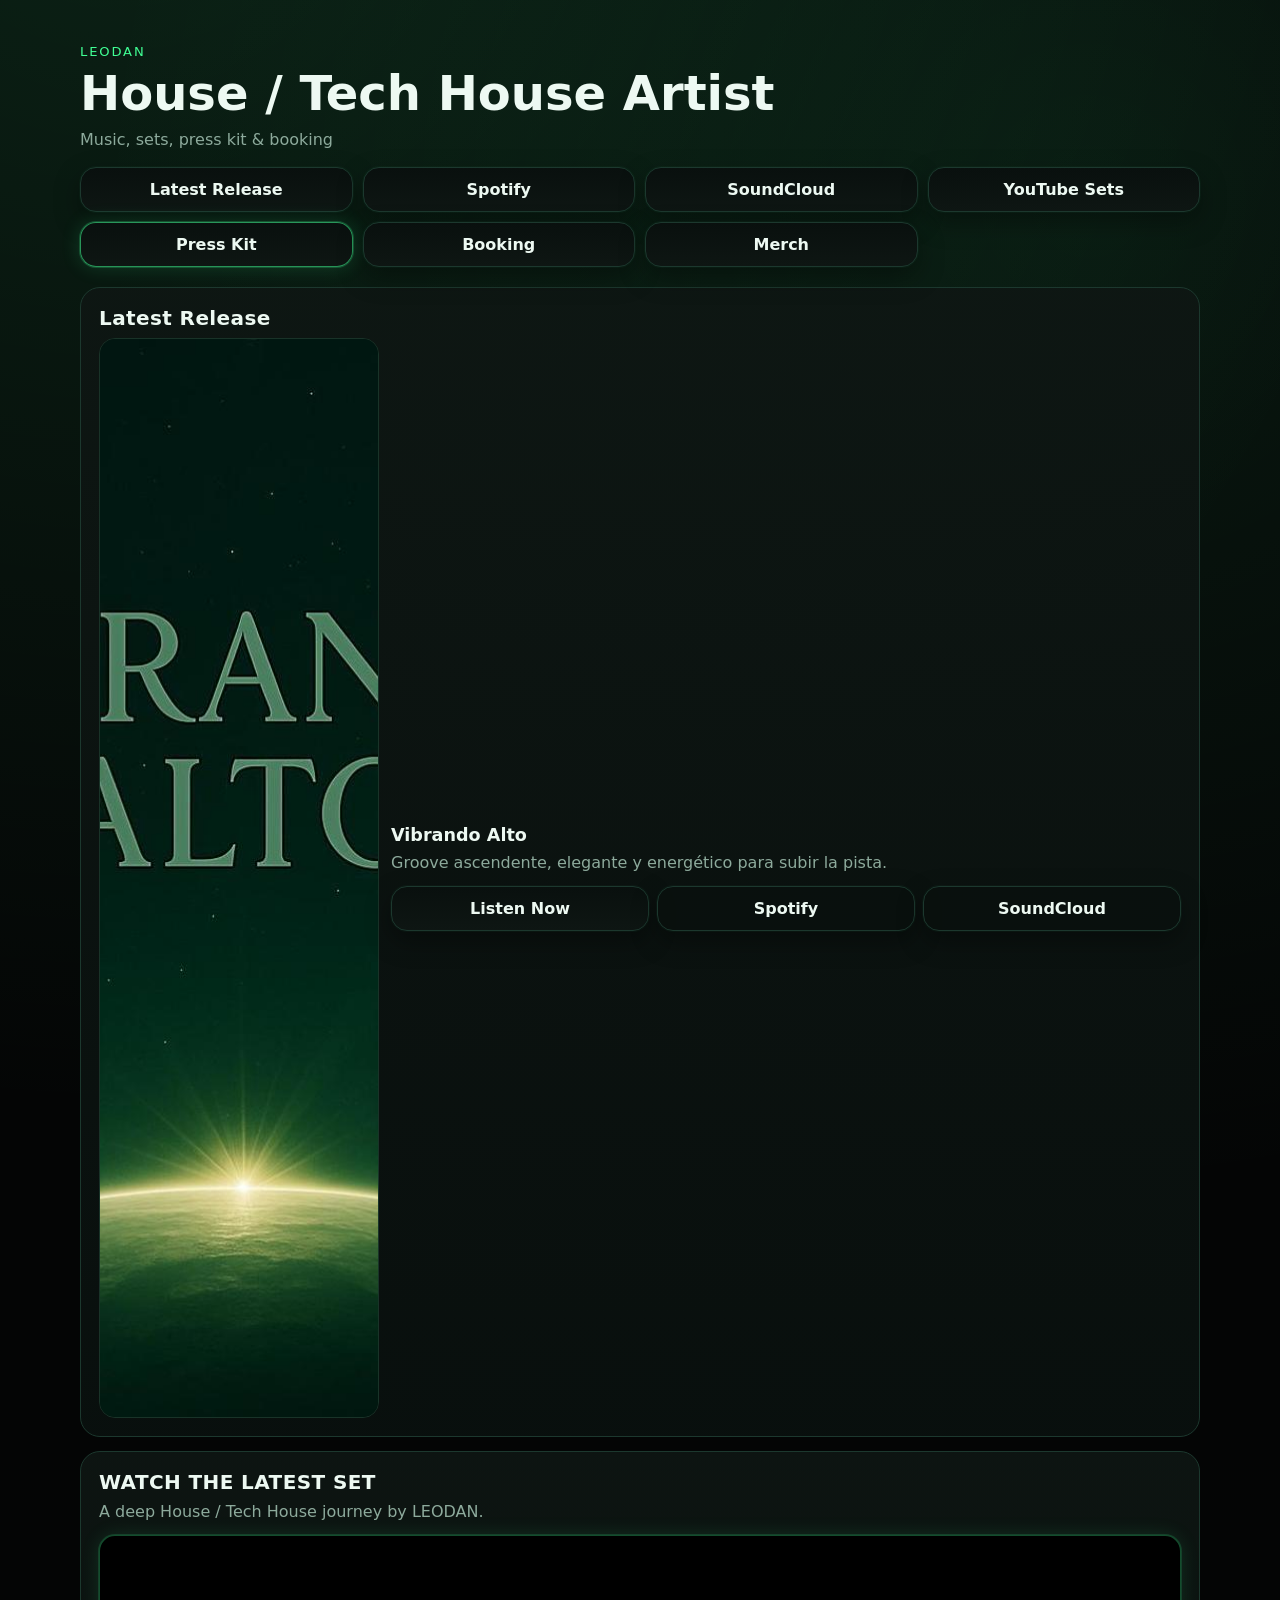
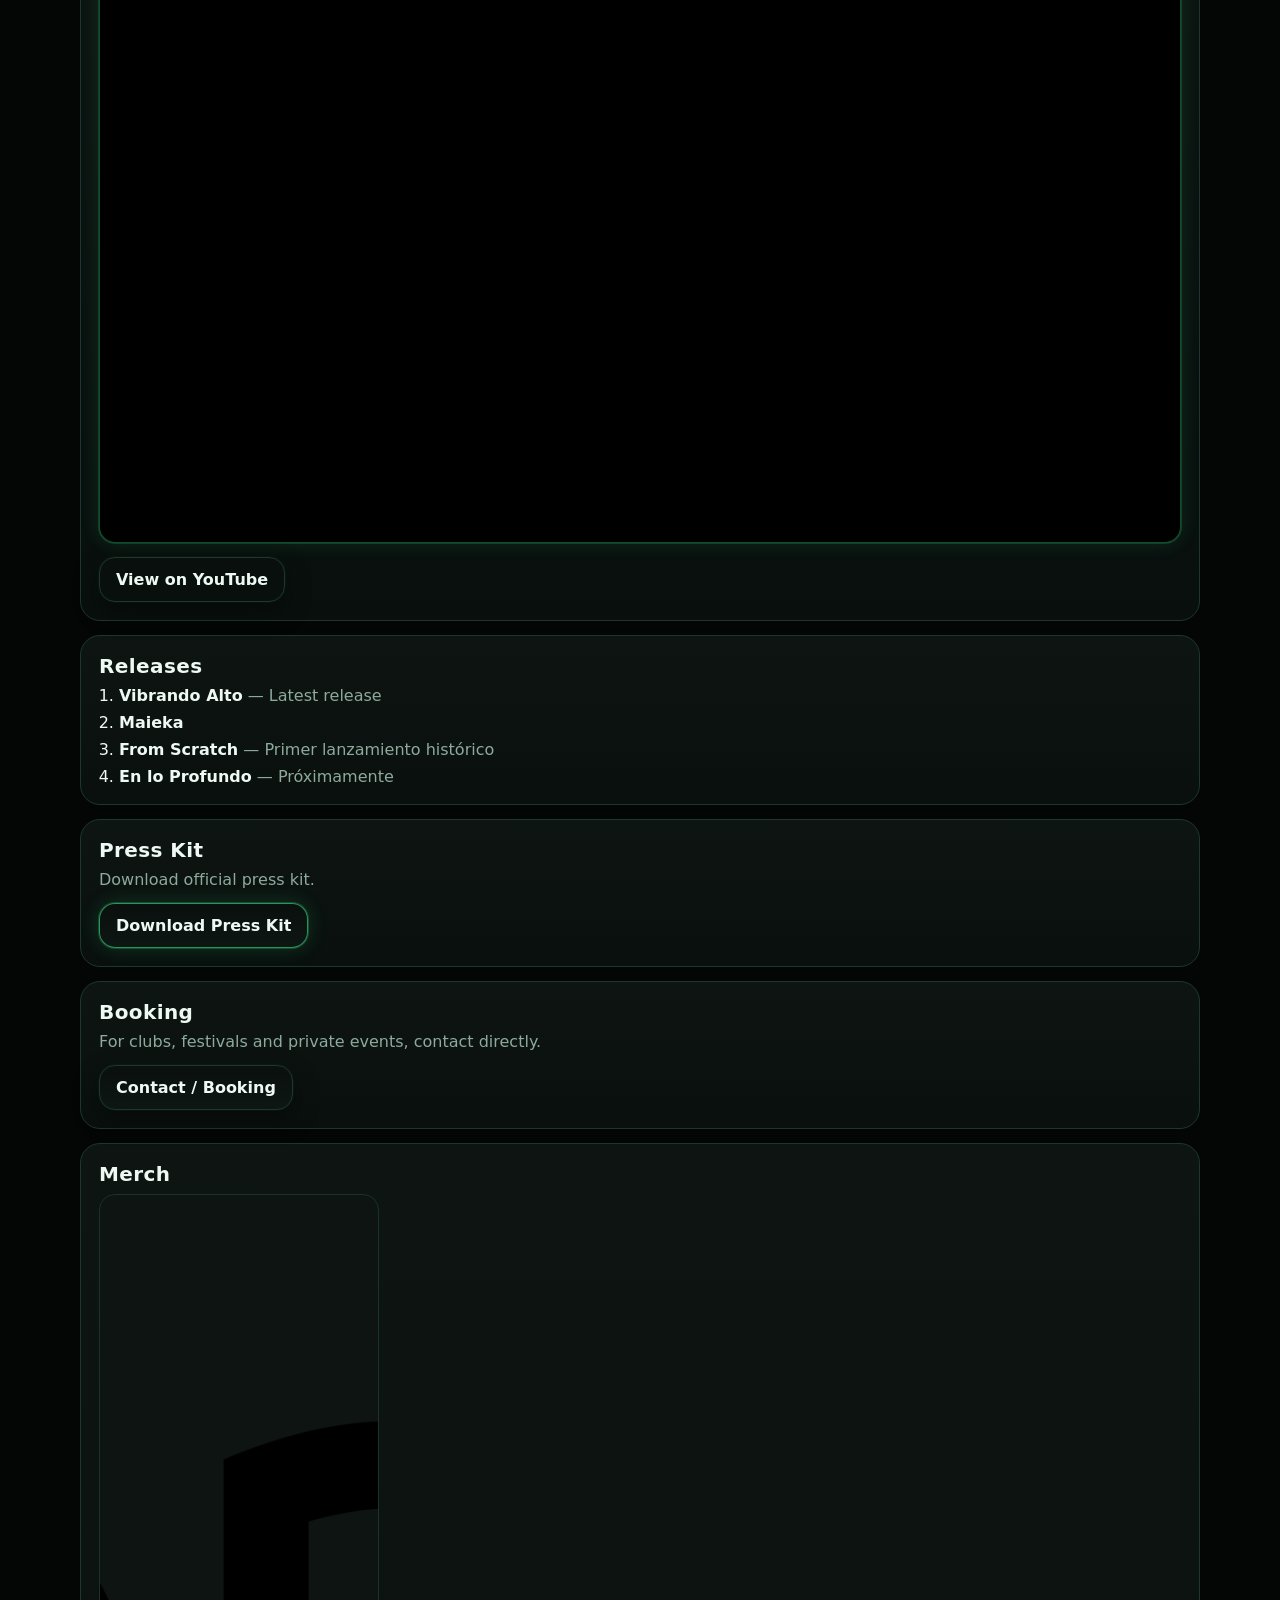
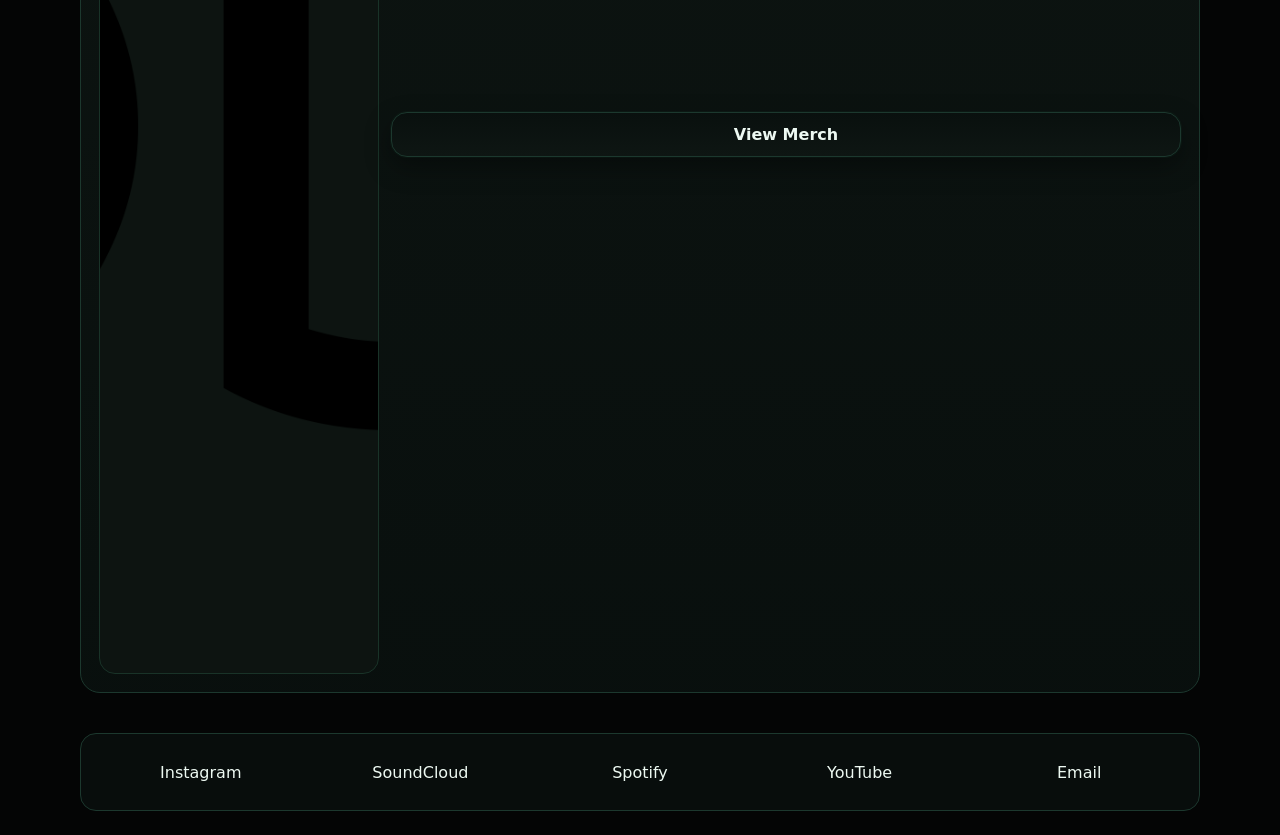
==== commit 69377c8d: "Rediseña index principal como landing mobile-first y añade sección de video" ====
--- a/index.html
+++ b/index.html
@@ -30,7 +30,7 @@
         <a href="#latest-release">Latest Release</a>
         <a href="https://open.spotify.com/artist/4t1Ic9nOnFDJj61zR9dp34" target="_blank" rel="noopener noreferrer">Spotify</a>
         <a href="https://soundcloud.com/leodanmusic" target="_blank" rel="noopener noreferrer">SoundCloud</a>
-        <a href="https://www.youtube.com/@leodan_music" target="_blank" rel="noopener noreferrer">YouTube Sets</a>
+        <a href="#latest-set">YouTube Sets</a>
         <a class="press-link" href="#press-kit">Press Kit</a>
         <a href="#booking">Booking</a>
         <a href="#merch">Merch</a>
@@ -43,9 +43,39 @@
         <img src="Activos/portada-vibrando-alto.png" alt="Cover art for Vibrando Alto" width="1080" height="1080" loading="lazy" />
         <div>
           <h3>Vibrando Alto</h3>
-          <a class="button" href="https://soundcloud.com/leodanmusic" target="_blank" rel="noopener noreferrer">Listen Now</a>
+          <p>Groove ascendente, elegante y energético para subir la pista.</p>
+          <div class="action-row">
+            <a class="button" href="https://soundcloud.com/leodanmusic" target="_blank" rel="noopener noreferrer">Listen Now</a>
+            <a class="button button-soft" href="https://open.spotify.com/artist/4t1Ic9nOnFDJj61zR9dp34" target="_blank" rel="noopener noreferrer">Spotify</a>
+            <a class="button button-soft" href="https://soundcloud.com/leodanmusic" target="_blank" rel="noopener noreferrer">SoundCloud</a>
+          </div>
         </div>
       </article>
+    </section>
+
+    <section id="latest-set" class="panel">
+      <h2>WATCH THE LATEST SET</h2>
+      <p>A deep House / Tech House journey by LEODAN.</p>
+      <div class="video-wrapper">
+        <iframe
+          src="https://www.youtube.com/embed?listType=user_uploads&list=leodan_music"
+          title="LEODAN YouTube Set"
+          frameborder="0"
+          allow="accelerometer; autoplay; clipboard-write; encrypted-media; gyroscope; picture-in-picture; web-share"
+          allowfullscreen>
+        </iframe>
+      </div>
+      <a class="button button-soft" href="https://www.youtube.com/@leodan_music" target="_blank" rel="noopener noreferrer">View on YouTube</a>
+    </section>
+
+    <section id="releases" class="panel">
+      <h2>Releases</h2>
+      <ol class="release-list">
+        <li><strong>Vibrando Alto</strong> <span>— Latest release</span></li>
+        <li><strong>Maieka</strong></li>
+        <li><strong>From Scratch</strong> <span>— Primer lanzamiento histórico</span></li>
+        <li><strong>En lo Profundo</strong> <span>— Próximamente</span></li>
+      </ol>
     </section>
 
     <section id="press-kit" class="panel">
--- a/style.css
+++ b/style.css
@@ -10,6 +10,7 @@
 }
 
 * { box-sizing: border-box; }
+html, body { overflow-x: hidden; }
 body {
   margin: 0;
   font-family: Inter, system-ui, -apple-system, BlinkMacSystemFont, "Segoe UI", sans-serif;
@@ -35,7 +36,7 @@
 }
 h1 {
   margin: 8px 0 10px;
-  font-size: clamp(1.7rem, 7vw, 2.35rem);
+  font-size: clamp(1.7rem, 7vw, 3rem);
   line-height: 1.1;
 }
 .hero-sub {
@@ -55,12 +56,12 @@
   align-items: center;
   justify-content: center;
   padding: 12px 16px;
-  border-radius: 14px;
+  border-radius: 16px;
   text-decoration: none;
   border: 1px solid var(--border);
   background: linear-gradient(180deg, var(--surface), var(--elevated));
   color: var(--text);
-  font-weight: 600;
+  font-weight: 650;
   box-shadow: 0 0 0 1px rgba(64, 255, 148, .03), 0 10px 26px rgba(0, 0, 0, .35);
 }
 
@@ -70,15 +71,19 @@
   box-shadow: 0 0 0 1px rgba(64, 255, 148, .2), 0 0 20px rgba(64, 255, 148, .16);
 }
 
+.button-soft {
+  background: rgba(9, 16, 14, .9);
+}
+
 .panel {
   background: linear-gradient(180deg, rgba(14, 22, 19, .92), rgba(9, 16, 14, .95));
   border: 1px solid var(--border);
-  border-radius: 18px;
+  border-radius: 20px;
   padding: 18px;
   margin-top: 14px;
 }
 
-h2 { margin: 0 0 8px; font-size: 1.25rem; }
+h2 { margin: 0 0 8px; font-size: 1.25rem; letter-spacing: .02em; }
 p { color: var(--muted); margin: 0 0 14px; }
 
 .release-card,
@@ -91,13 +96,42 @@
 .merch-card img {
   width: 100%;
   aspect-ratio: 1 / 1;
-  border-radius: 14px;
+  border-radius: 16px;
   object-fit: cover;
   background: #0d1411;
   border: 1px solid #193328;
 }
 
-h3 { margin: 0 0 12px; font-size: 1.08rem; }
+h3 { margin: 0 0 8px; font-size: 1.1rem; }
+
+.action-row {
+  display: grid;
+  gap: 8px;
+}
+
+.video-wrapper {
+  width: 100%;
+  aspect-ratio: 16 / 9;
+  border-radius: 16px;
+  overflow: hidden;
+  border: 1px solid rgba(64, 255, 148, .3);
+  box-shadow: 0 0 0 1px rgba(64, 255, 148, .15), 0 0 20px rgba(64, 255, 148, .12);
+  background: #000;
+  margin: 0 0 14px;
+}
+
+.video-wrapper iframe {
+  width: 100%;
+  height: 100%;
+}
+
+.release-list {
+  margin: 0;
+  padding-left: 20px;
+  display: grid;
+  gap: 8px;
+}
+.release-list span { color: var(--muted); }
 
 .footer {
   width: min(760px, calc(100% - 32px));
@@ -120,17 +154,16 @@
 }
 
 @media (min-width: 900px) {
-  .landing { width: min(1020px, calc(100% - 72px)); padding-top: 44px; }
-  .top-links {
-    grid-template-columns: repeat(2, minmax(0, 1fr));
-  }
+  .landing { width: min(1120px, calc(100% - 72px)); padding-top: 44px; }
+  .top-links { grid-template-columns: repeat(4, minmax(0, 1fr)); }
   .release-card,
   .merch-card {
-    grid-template-columns: 220px 1fr;
+    grid-template-columns: 280px 1fr;
     align-items: center;
   }
+  .action-row { grid-template-columns: repeat(3, minmax(0, 1fr)); }
   .footer {
-    width: min(1020px, calc(100% - 72px));
+    width: min(1120px, calc(100% - 72px));
     grid-template-columns: repeat(5, minmax(0, 1fr));
     gap: 12px;
   }
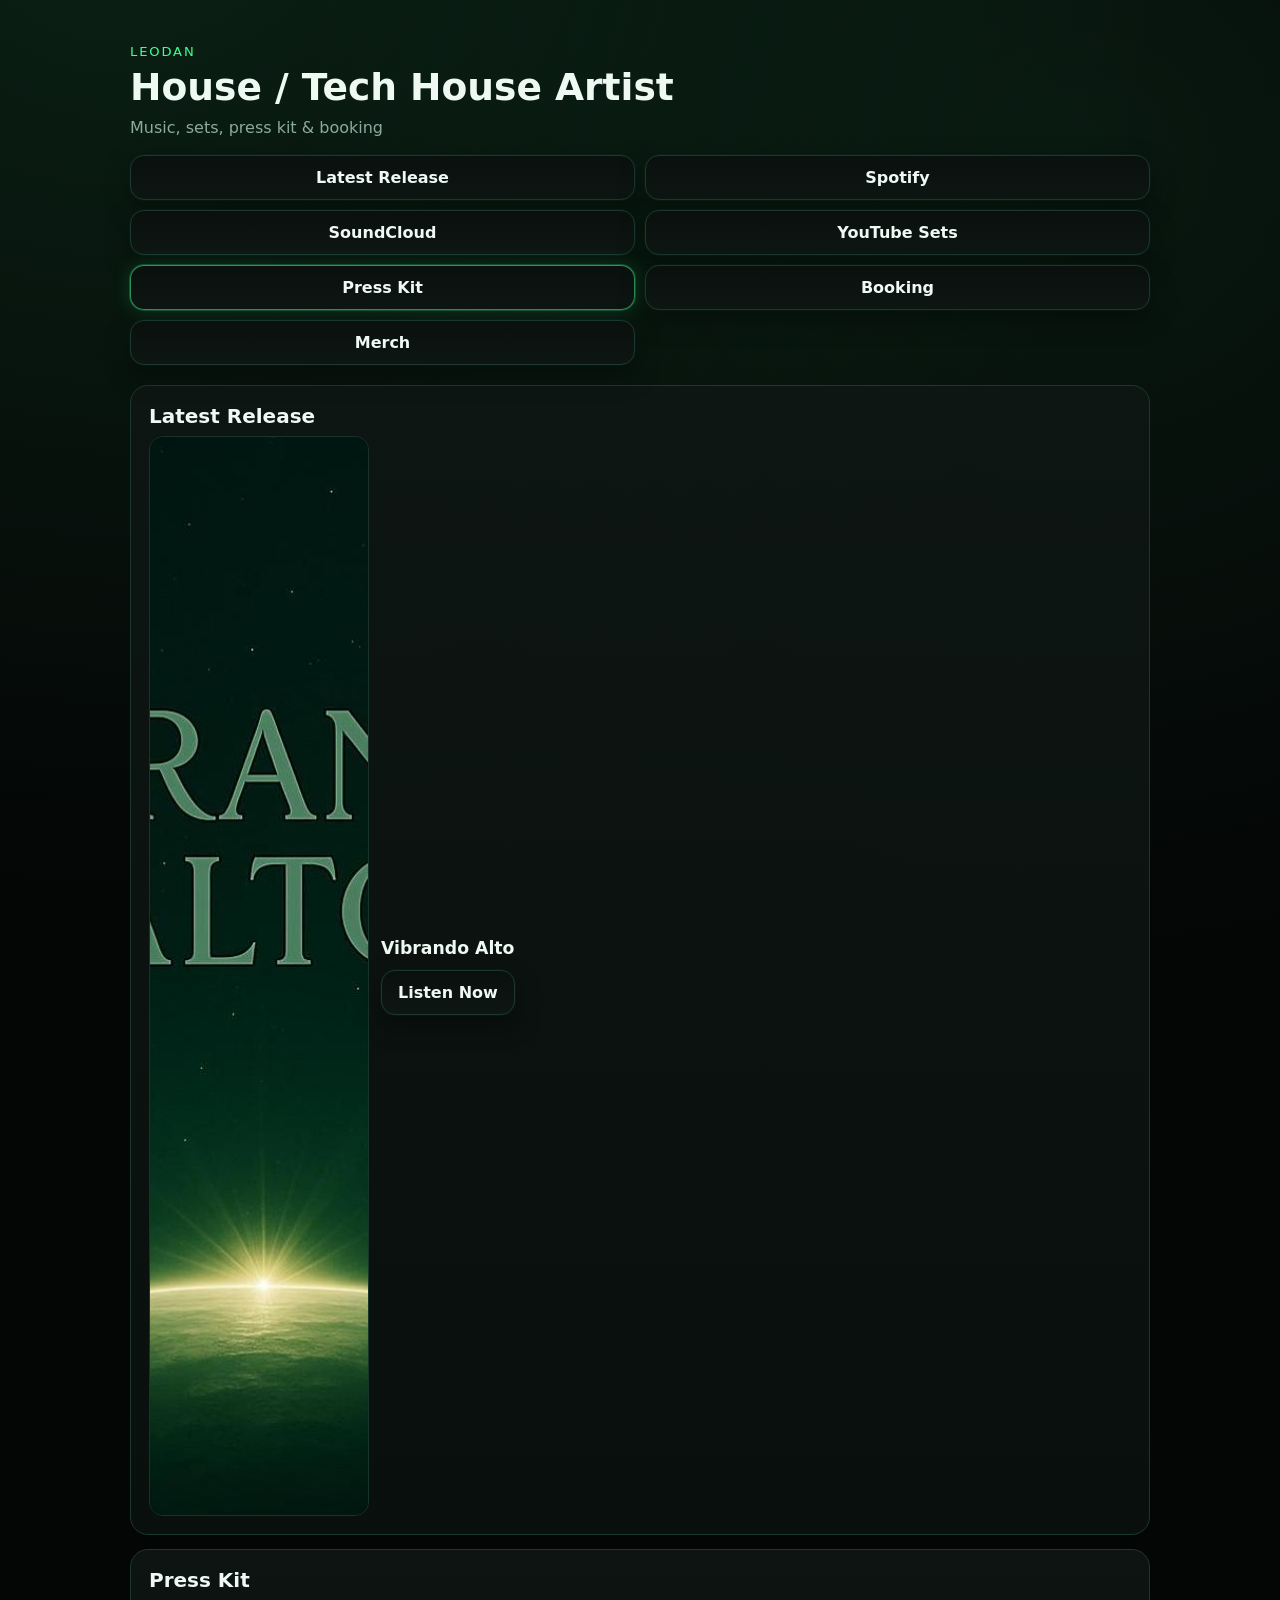
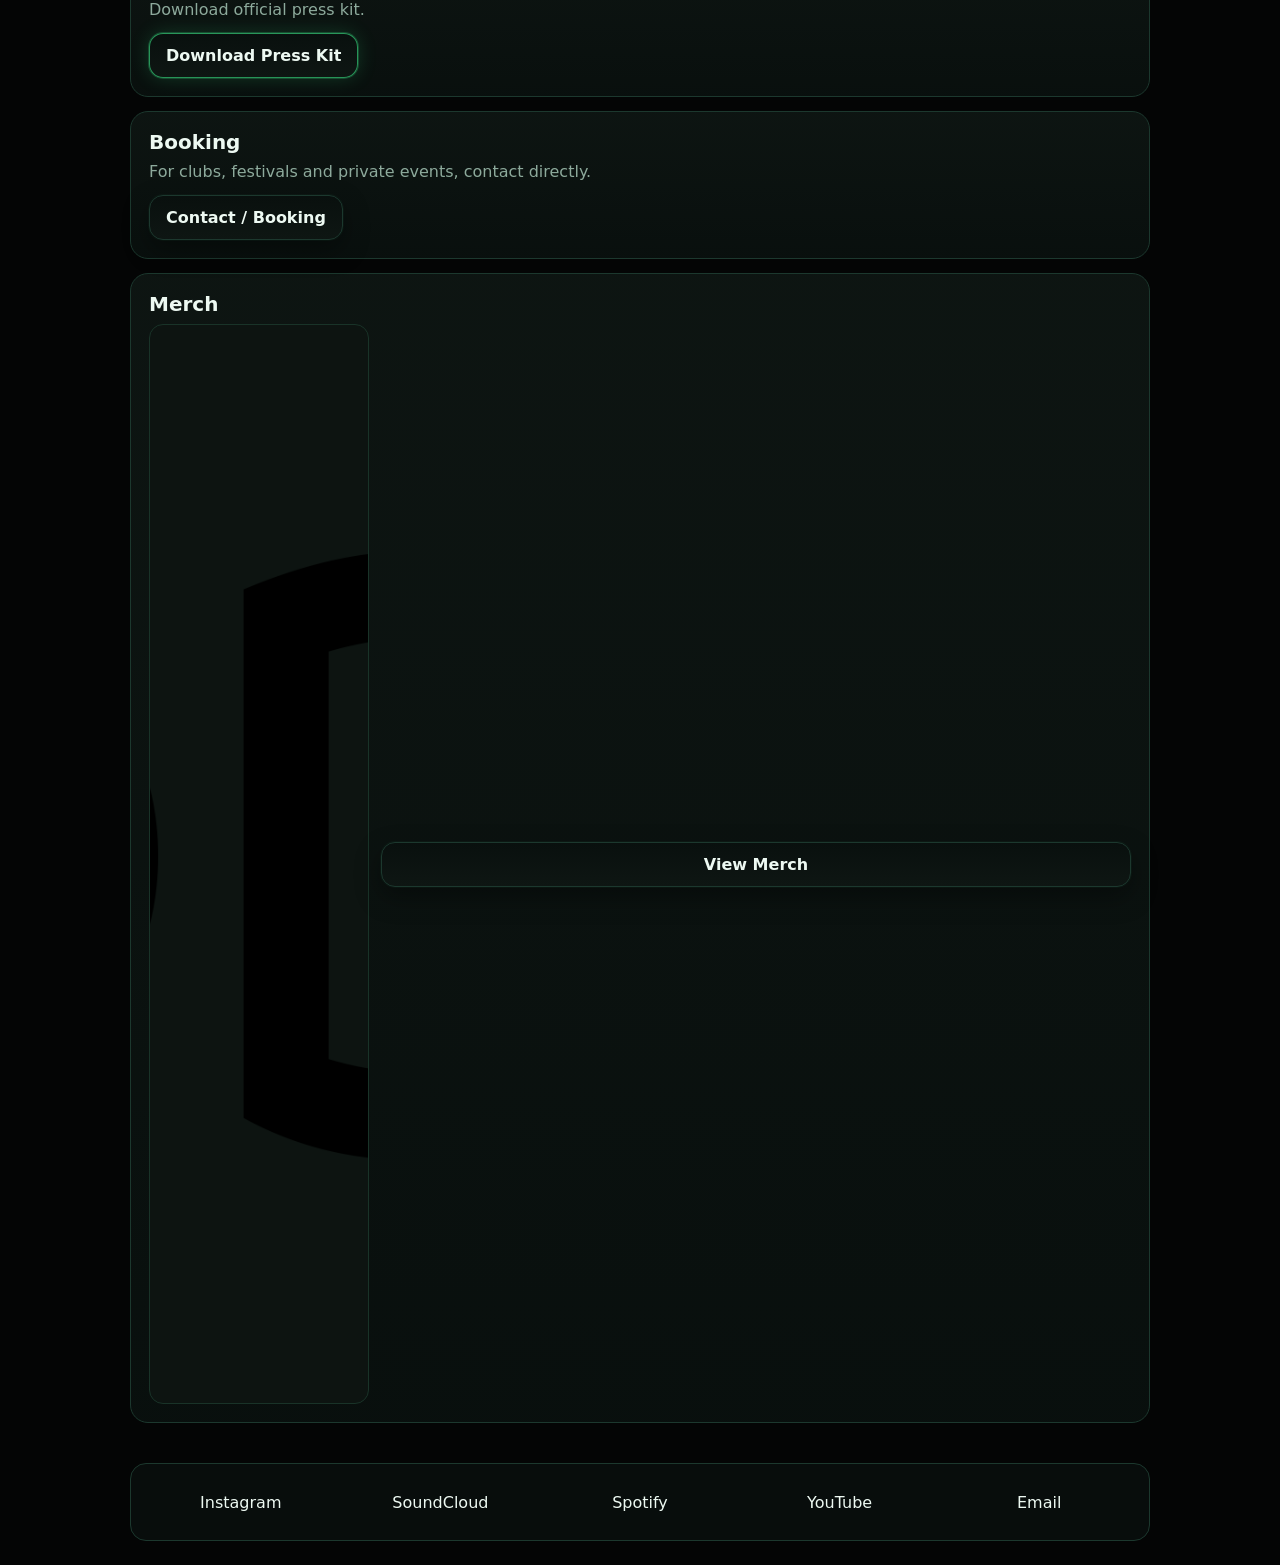
==== commit d9f0db81: "Fix Press Kit link to canonical /Activos 2026 PDF" ====
--- a/index.html
+++ b/index.html
@@ -30,7 +30,7 @@
         <a href="#latest-release">Latest Release</a>
         <a href="https://open.spotify.com/artist/4t1Ic9nOnFDJj61zR9dp34" target="_blank" rel="noopener noreferrer">Spotify</a>
         <a href="https://soundcloud.com/leodanmusic" target="_blank" rel="noopener noreferrer">SoundCloud</a>
-        <a href="#latest-set">YouTube Sets</a>
+        <a href="https://www.youtube.com/@leodan_music" target="_blank" rel="noopener noreferrer">YouTube Sets</a>
         <a class="press-link" href="#press-kit">Press Kit</a>
         <a href="#booking">Booking</a>
         <a href="#merch">Merch</a>
@@ -43,39 +43,9 @@
         <img src="Activos/portada-vibrando-alto.png" alt="Cover art for Vibrando Alto" width="1080" height="1080" loading="lazy" />
         <div>
           <h3>Vibrando Alto</h3>
-          <p>Groove ascendente, elegante y energético para subir la pista.</p>
-          <div class="action-row">
-            <a class="button" href="https://soundcloud.com/leodanmusic" target="_blank" rel="noopener noreferrer">Listen Now</a>
-            <a class="button button-soft" href="https://open.spotify.com/artist/4t1Ic9nOnFDJj61zR9dp34" target="_blank" rel="noopener noreferrer">Spotify</a>
-            <a class="button button-soft" href="https://soundcloud.com/leodanmusic" target="_blank" rel="noopener noreferrer">SoundCloud</a>
-          </div>
+          <a class="button" href="https://soundcloud.com/leodanmusic" target="_blank" rel="noopener noreferrer">Listen Now</a>
         </div>
       </article>
-    </section>
-
-    <section id="latest-set" class="panel">
-      <h2>WATCH THE LATEST SET</h2>
-      <p>A deep House / Tech House journey by LEODAN.</p>
-      <div class="video-wrapper">
-        <iframe
-          src="https://www.youtube.com/embed?listType=user_uploads&list=leodan_music"
-          title="LEODAN YouTube Set"
-          frameborder="0"
-          allow="accelerometer; autoplay; clipboard-write; encrypted-media; gyroscope; picture-in-picture; web-share"
-          allowfullscreen>
-        </iframe>
-      </div>
-      <a class="button button-soft" href="https://www.youtube.com/@leodan_music" target="_blank" rel="noopener noreferrer">View on YouTube</a>
-    </section>
-
-    <section id="releases" class="panel">
-      <h2>Releases</h2>
-      <ol class="release-list">
-        <li><strong>Vibrando Alto</strong> <span>— Latest release</span></li>
-        <li><strong>Maieka</strong></li>
-        <li><strong>From Scratch</strong> <span>— Primer lanzamiento histórico</span></li>
-        <li><strong>En lo Profundo</strong> <span>— Próximamente</span></li>
-      </ol>
     </section>
 
     <section id="press-kit" class="panel">
--- a/style.css
+++ b/style.css
@@ -10,7 +10,6 @@
 }
 
 * { box-sizing: border-box; }
-html, body { overflow-x: hidden; }
 body {
   margin: 0;
   font-family: Inter, system-ui, -apple-system, BlinkMacSystemFont, "Segoe UI", sans-serif;
@@ -36,7 +35,7 @@
 }
 h1 {
   margin: 8px 0 10px;
-  font-size: clamp(1.7rem, 7vw, 3rem);
+  font-size: clamp(1.7rem, 7vw, 2.35rem);
   line-height: 1.1;
 }
 .hero-sub {
@@ -56,12 +55,12 @@
   align-items: center;
   justify-content: center;
   padding: 12px 16px;
-  border-radius: 16px;
+  border-radius: 14px;
   text-decoration: none;
   border: 1px solid var(--border);
   background: linear-gradient(180deg, var(--surface), var(--elevated));
   color: var(--text);
-  font-weight: 650;
+  font-weight: 600;
   box-shadow: 0 0 0 1px rgba(64, 255, 148, .03), 0 10px 26px rgba(0, 0, 0, .35);
 }
 
@@ -71,19 +70,15 @@
   box-shadow: 0 0 0 1px rgba(64, 255, 148, .2), 0 0 20px rgba(64, 255, 148, .16);
 }
 
-.button-soft {
-  background: rgba(9, 16, 14, .9);
-}
-
 .panel {
   background: linear-gradient(180deg, rgba(14, 22, 19, .92), rgba(9, 16, 14, .95));
   border: 1px solid var(--border);
-  border-radius: 20px;
+  border-radius: 18px;
   padding: 18px;
   margin-top: 14px;
 }
 
-h2 { margin: 0 0 8px; font-size: 1.25rem; letter-spacing: .02em; }
+h2 { margin: 0 0 8px; font-size: 1.25rem; }
 p { color: var(--muted); margin: 0 0 14px; }
 
 .release-card,
@@ -96,42 +91,13 @@
 .merch-card img {
   width: 100%;
   aspect-ratio: 1 / 1;
-  border-radius: 16px;
+  border-radius: 14px;
   object-fit: cover;
   background: #0d1411;
   border: 1px solid #193328;
 }
 
-h3 { margin: 0 0 8px; font-size: 1.1rem; }
-
-.action-row {
-  display: grid;
-  gap: 8px;
-}
-
-.video-wrapper {
-  width: 100%;
-  aspect-ratio: 16 / 9;
-  border-radius: 16px;
-  overflow: hidden;
-  border: 1px solid rgba(64, 255, 148, .3);
-  box-shadow: 0 0 0 1px rgba(64, 255, 148, .15), 0 0 20px rgba(64, 255, 148, .12);
-  background: #000;
-  margin: 0 0 14px;
-}
-
-.video-wrapper iframe {
-  width: 100%;
-  height: 100%;
-}
-
-.release-list {
-  margin: 0;
-  padding-left: 20px;
-  display: grid;
-  gap: 8px;
-}
-.release-list span { color: var(--muted); }
+h3 { margin: 0 0 12px; font-size: 1.08rem; }
 
 .footer {
   width: min(760px, calc(100% - 32px));
@@ -154,16 +120,17 @@
 }
 
 @media (min-width: 900px) {
-  .landing { width: min(1120px, calc(100% - 72px)); padding-top: 44px; }
-  .top-links { grid-template-columns: repeat(4, minmax(0, 1fr)); }
+  .landing { width: min(1020px, calc(100% - 72px)); padding-top: 44px; }
+  .top-links {
+    grid-template-columns: repeat(2, minmax(0, 1fr));
+  }
   .release-card,
   .merch-card {
-    grid-template-columns: 280px 1fr;
+    grid-template-columns: 220px 1fr;
     align-items: center;
   }
-  .action-row { grid-template-columns: repeat(3, minmax(0, 1fr)); }
   .footer {
-    width: min(1120px, calc(100% - 72px));
+    width: min(1020px, calc(100% - 72px));
     grid-template-columns: repeat(5, minmax(0, 1fr));
     gap: 12px;
   }
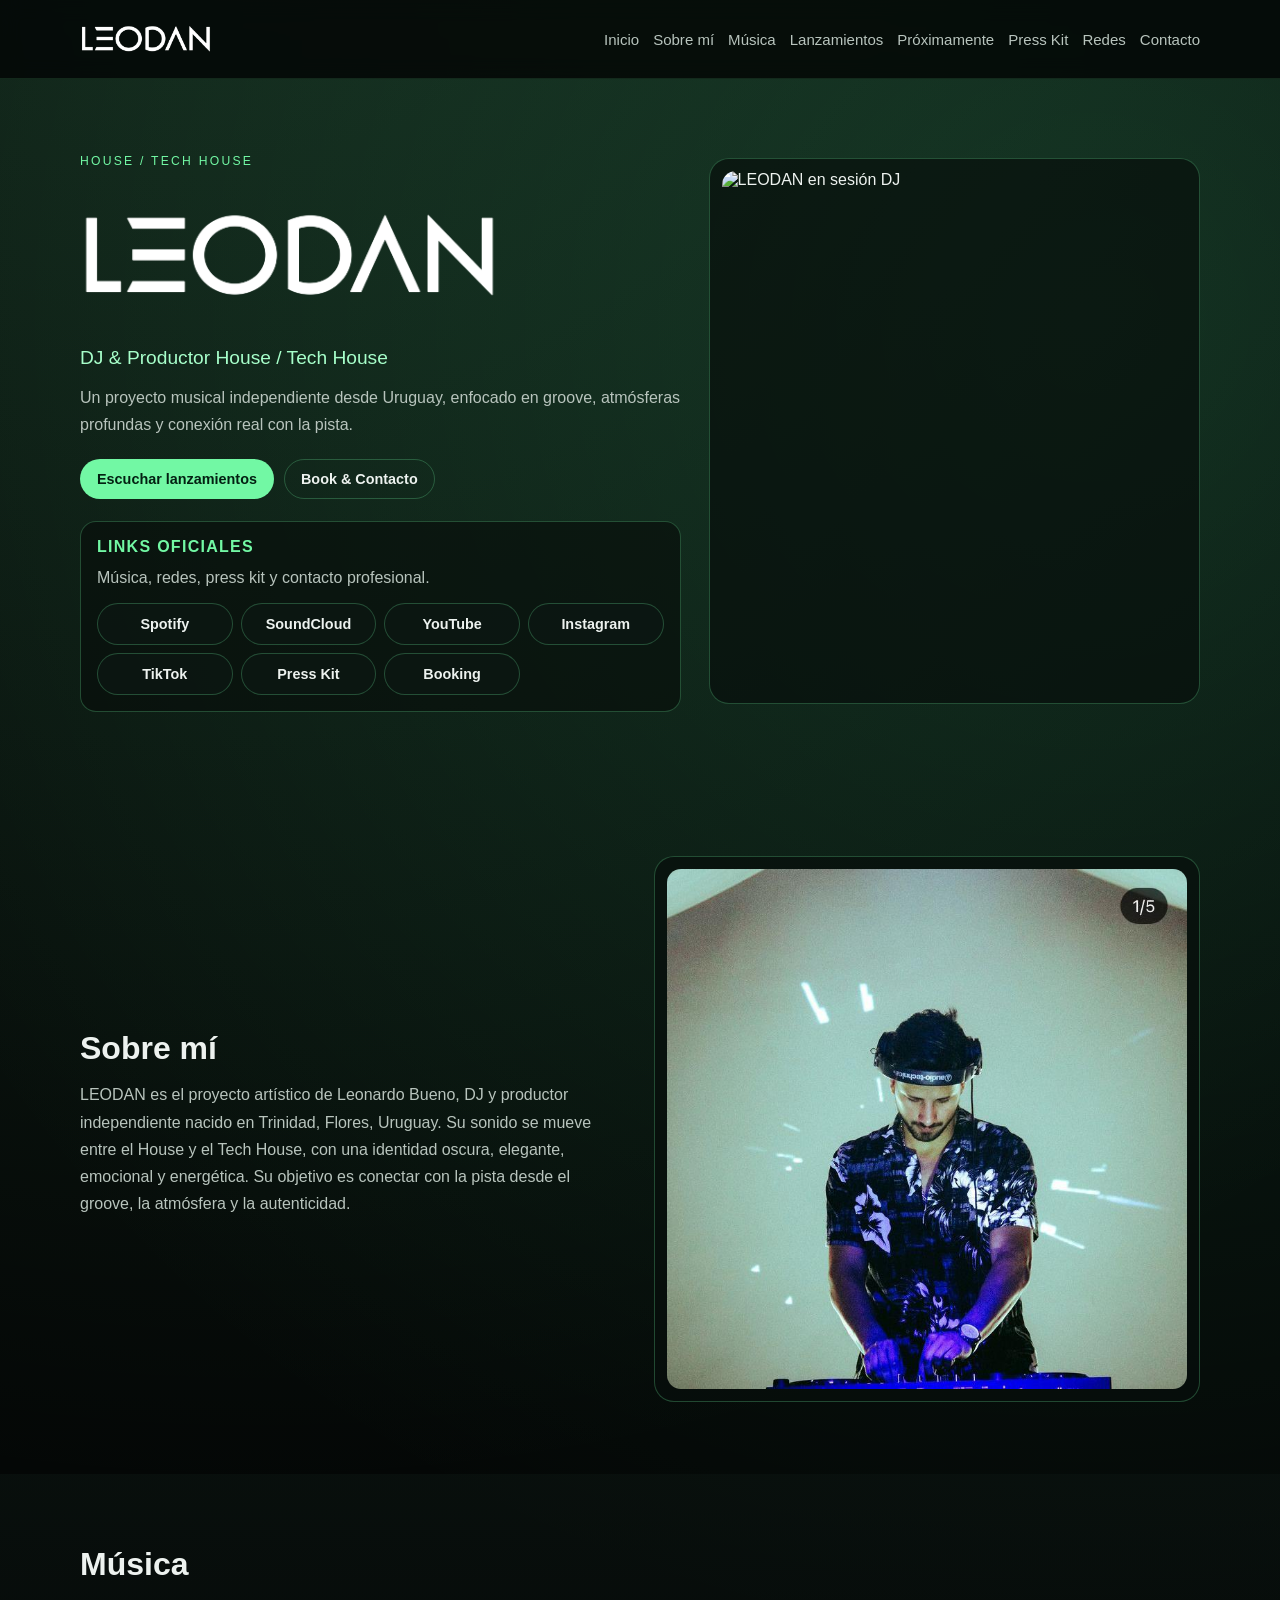
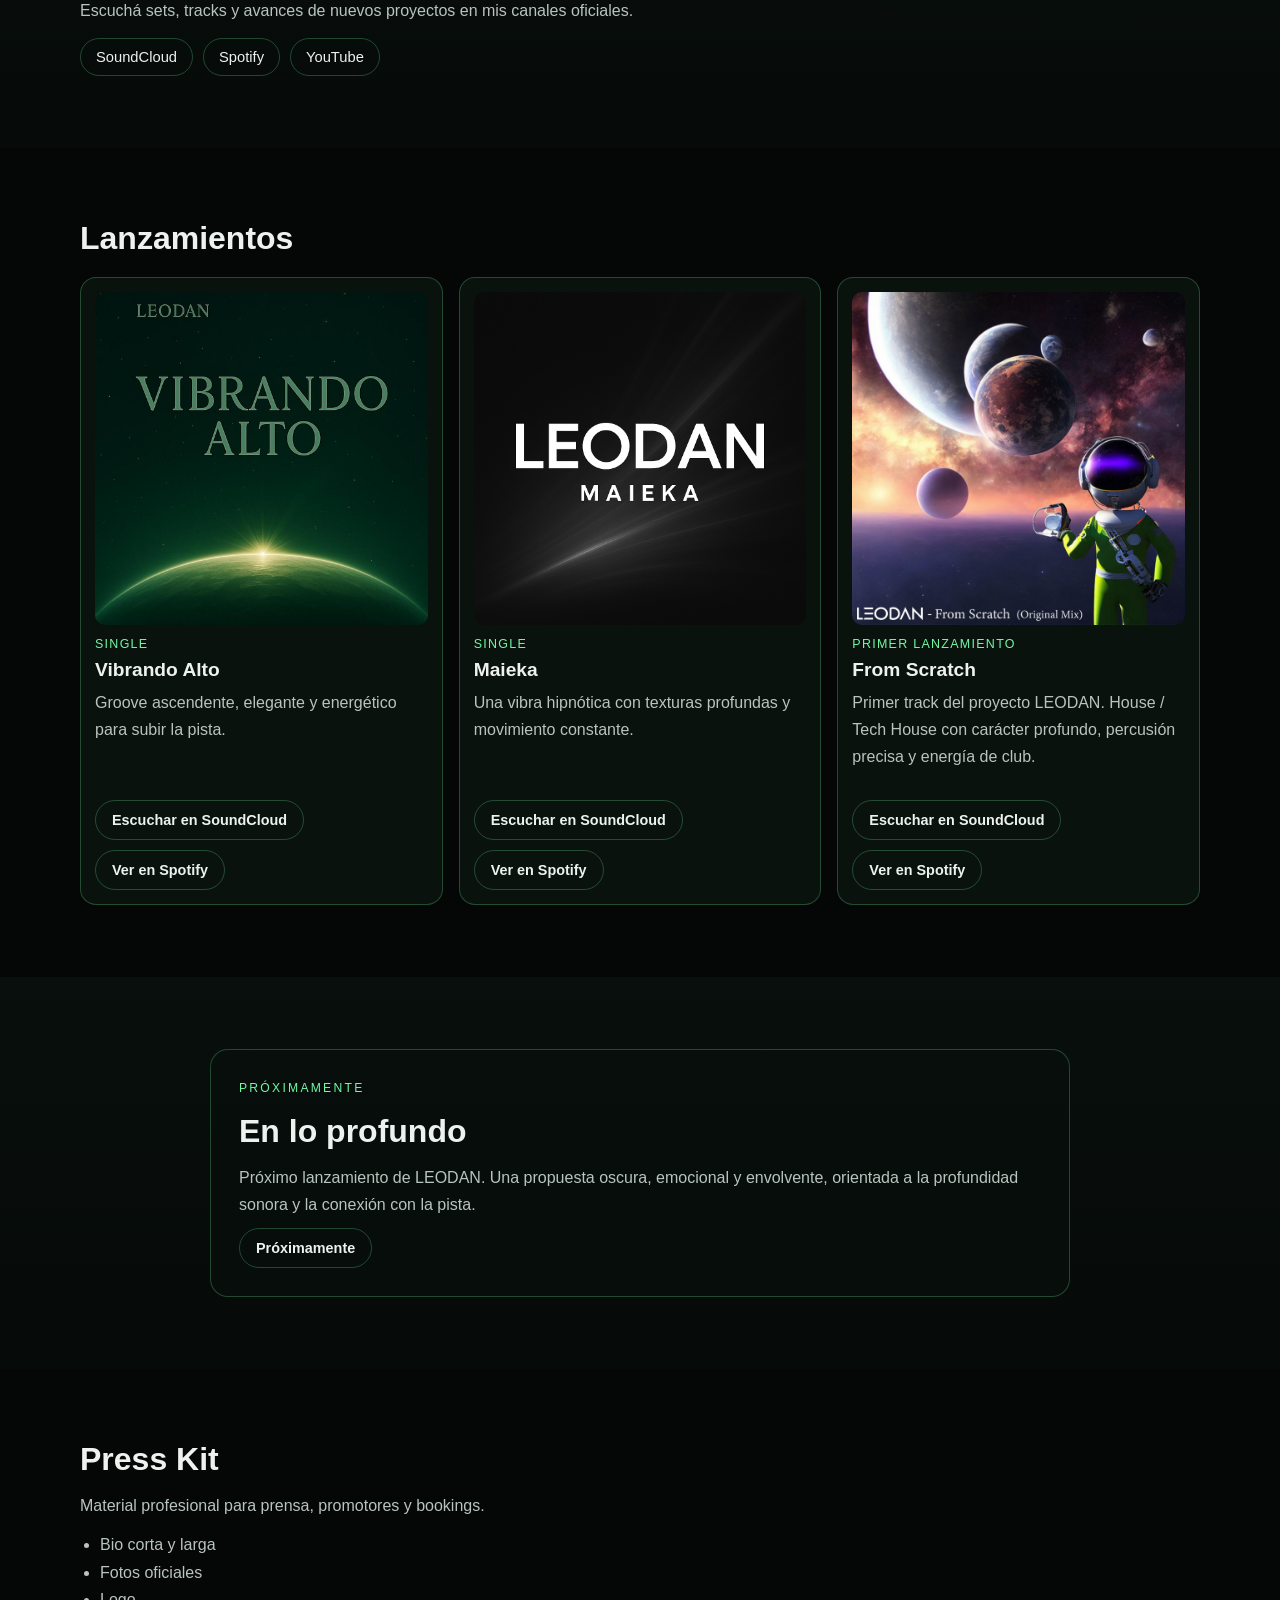
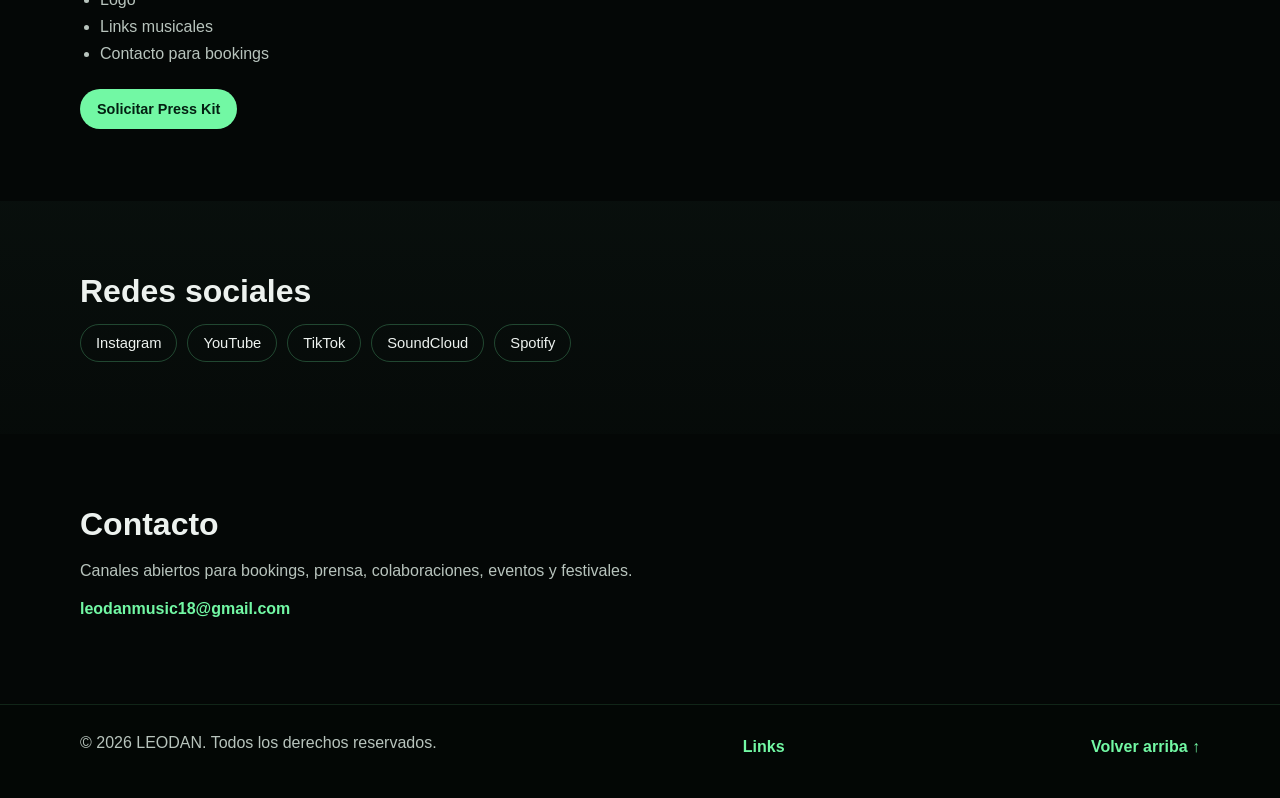
==== commit fc89dd70: "Rollback landing/Figma redesign and restore stable homepage" ====
--- a/index.html
+++ b/index.html
@@ -3,78 +3,216 @@
 <head>
   <meta charset="UTF-8" />
   <meta name="viewport" content="width=device-width, initial-scale=1.0" />
-  <title>LEODAN | House / Tech House Artist</title>
-  <meta name="description" content="LEODAN — House / Tech House Artist. Music, sets, press kit & booking." />
-  <meta property="og:title" content="LEODAN | House / Tech House Artist" />
-  <meta property="og:description" content="Music, sets, press kit & booking." />
+  <title>LEODAN | DJ & Productor House / Tech House</title>
+  <meta name="description" content="LEODAN es el proyecto artístico de Leonardo Bueno, DJ y productor independiente de Uruguay. House / Tech House con identidad oscura, groove, atmósferas profundas y conexión real con la pista." />
+  <meta property="og:title" content="LEODAN | DJ & Productor House / Tech House" />
+  <meta property="og:description" content="Proyecto musical independiente desde Uruguay. Música, lanzamientos, press kit, redes y contacto oficial." />
   <meta property="og:url" content="https://leodan.net/" />
   <meta property="og:type" content="website" />
   <meta property="og:site_name" content="LEODAN" />
+  <meta property="og:locale" content="es_UY" />
   <meta property="og:image" content="https://leodan.net/Activos/foto-dj-hero-01.jpg" />
+  <meta property="og:image:secure_url" content="https://leodan.net/Activos/foto-dj-hero-01.jpg" />
+  <meta property="og:image:width" content="1200" />
+  <meta property="og:image:height" content="630" />
+  <meta property="og:image:alt" content="LEODAN, DJ y productor House / Tech House de Uruguay" />
+
   <meta name="twitter:card" content="summary_large_image" />
-  <meta name="twitter:title" content="LEODAN | House / Tech House Artist" />
-  <meta name="twitter:description" content="Music, sets, press kit & booking." />
+  <meta name="twitter:title" content="LEODAN | DJ & Productor House / Tech House" />
+  <meta name="twitter:description" content="Proyecto musical independiente desde Uruguay. Música, lanzamientos, press kit, redes y contacto oficial." />
   <meta name="twitter:image" content="https://leodan.net/Activos/foto-dj-hero-01.jpg" />
+
   <link rel="canonical" href="https://leodan.net/" />
   <link rel="icon" type="image/png" href="Activos/Logo_perfil.jpg" />
   <link rel="stylesheet" href="style.css" />
+  <script type="application/ld+json">
+    {
+      "@context": "https://schema.org",
+      "@type": "MusicGroup",
+      "name": "LEODAN",
+      "alternateName": "Leonardo Bueno",
+      "url": "https://leodan.net/",
+      "genre": ["House", "Tech House"],
+      "email": "leodanmusic18@gmail.com",
+      "sameAs": [
+        "https://www.instagram.com/leodan_music/",
+        "https://www.youtube.com/@leodan_music",
+        "https://www.tiktok.com/@leodan_music",
+        "https://soundcloud.com/leodanmusic"
+      ]
+    }
+  </script>
 </head>
 <body>
-  <main class="landing" id="top">
-    <section class="hero" aria-labelledby="hero-title">
-      <p class="kicker">LEODAN</p>
-      <h1 id="hero-title">House / Tech House Artist</h1>
-      <p class="hero-sub">Music, sets, press kit &amp; booking</p>
-
-      <nav class="top-links" aria-label="Main links">
-        <a href="#latest-release">Latest Release</a>
-        <a href="https://open.spotify.com/artist/4t1Ic9nOnFDJj61zR9dp34" target="_blank" rel="noopener noreferrer">Spotify</a>
-        <a href="https://soundcloud.com/leodanmusic" target="_blank" rel="noopener noreferrer">SoundCloud</a>
-        <a href="https://www.youtube.com/@leodan_music" target="_blank" rel="noopener noreferrer">YouTube Sets</a>
-        <a class="press-link" href="#press-kit">Press Kit</a>
-        <a href="#booking">Booking</a>
-        <a href="#merch">Merch</a>
-      </nav>
-    </section>
-
-    <section id="latest-release" class="panel">
-      <h2>Latest Release</h2>
-      <article class="release-card">
-        <img src="Activos/portada-vibrando-alto.png" alt="Cover art for Vibrando Alto" width="1080" height="1080" loading="lazy" />
-        <div>
-          <h3>Vibrando Alto</h3>
-          <a class="button" href="https://soundcloud.com/leodanmusic" target="_blank" rel="noopener noreferrer">Listen Now</a>
-        </div>
-      </article>
-    </section>
-
-    <section id="press-kit" class="panel">
-      <h2>Press Kit</h2>
-      <p>Download official press kit.</p>
-      <a class="button button-glow" href="/Activos/LEODAN_PRESS_KIT_2026.pdf" target="_blank" rel="noopener noreferrer">Download Press Kit</a>
-    </section>
-
-    <section id="booking" class="panel">
-      <h2>Booking</h2>
-      <p>For clubs, festivals and private events, contact directly.</p>
-      <a class="button" href="mailto:leodanmusic18@gmail.com?subject=Booking%20LEODAN">Contact / Booking</a>
-    </section>
-
-    <section id="merch" class="panel">
-      <h2>Merch</h2>
-      <article class="merch-card">
-        <img src="Activos/Logo_negro_transparente - copia.png" alt="LEODAN merch preview logo" width="1080" height="1080" loading="lazy" />
-        <a class="button" href="https://www.instagram.com/leodan_music/" target="_blank" rel="noopener noreferrer">View Merch</a>
-      </article>
+  <a class="skip-link" href="#inicio">Saltar al contenido</a>
+
+  <header class="site-header" id="top">
+    <nav class="nav container" aria-label="Principal">
+      <a class="brand" href="#inicio" aria-label="LEODAN inicio">
+        <img src="Logo_blanco_transparente.png" alt="LEODAN" class="brand-logo" width="3543" height="1181">
+      </a>
+      <div class="nav-links">
+        <a href="#inicio">Inicio</a>
+        <a href="#bio">Sobre mí</a>
+        <a href="#musica">Música</a>
+        <a href="#lanzamientos">Lanzamientos</a>
+        <a href="#proximamente">Próximamente</a>
+        <a href="#presskit">Press Kit</a>
+        <a href="#redes">Redes</a>
+        <a href="#contacto">Contacto</a>
+      </div>
+    </nav>
+  </header>
+
+  <main>
+    <section id="inicio" class="section section-hero">
+      <div class="container hero-grid">
+        <div class="hero-content">
+          <p class="eyebrow">HOUSE / TECH HOUSE</p>
+          <h1 class="visually-hidden">LEODAN | DJ & Productor House / Tech House</h1>
+          <img src="Logo_blanco_transparente.png" alt="LEODAN" class="hero-logo" width="3543" height="1181">
+          <p class="hero-role">DJ &amp; Productor House / Tech House</p>
+          <p>Un proyecto musical independiente desde Uruguay, enfocado en groove, atmósferas profundas y conexión real con la pista.</p>
+          <div class="hero-actions">
+            <a class="button button-primary" href="#lanzamientos">Escuchar lanzamientos</a>
+            <a class="button button-ghost" href="#contacto">Book &amp; Contacto</a>
+          </div>
+          <section class="hero-quick-links" aria-label="Links oficiales rápidos">
+            <h2 class="hero-quick-title">Links oficiales</h2>
+            <p class="hero-quick-text">Música, redes, press kit y contacto profesional.</p>
+            <div class="hero-quick-grid">
+              <a class="hero-quick-link" href="https://open.spotify.com/artist/4t1Ic9nOnFDJj61zR9dp34" target="_blank" rel="noopener noreferrer">Spotify</a>
+              <a class="hero-quick-link" href="https://soundcloud.com/leodanmusic" target="_blank" rel="noopener noreferrer">SoundCloud</a>
+              <a class="hero-quick-link" href="https://www.youtube.com/@leodan_music" target="_blank" rel="noopener noreferrer">YouTube</a>
+              <a class="hero-quick-link" href="https://www.instagram.com/leodan_music/" target="_blank" rel="noopener noreferrer">Instagram</a>
+              <a class="hero-quick-link" href="https://www.tiktok.com/@leodan_music" target="_blank" rel="noopener noreferrer">TikTok</a>
+              <a class="hero-quick-link" href="/Activos/LEODAN_PRESS_KIT_2026.pdf" target="_blank" rel="noopener noreferrer">Press Kit</a>
+              <a class="hero-quick-link" href="mailto:leodanmusic18@gmail.com?subject=Booking%20LEODAN">Booking</a>
+            </div>
+          </section>
+        </div>
+        <aside class="hero-visual" aria-label="Foto destacada de LEODAN">
+          <img class="hero-photo" src="Activos/foto-dj-hero-01.jpg" alt="LEODAN en sesión DJ" loading="eager" width="3648" height="5472" />
+        </aside>
+      </div>
+    </section>
+
+    <section id="bio" class="section">
+      <div class="container about-grid">
+        <div class="about-content">
+          <h2>Sobre mí</h2>
+          <p>LEODAN es el proyecto artístico de Leonardo Bueno, DJ y productor independiente nacido en Trinidad, Flores, Uruguay. Su sonido se mueve entre el House y el Tech House, con una identidad oscura, elegante, emocional y energética. Su objetivo es conectar con la pista desde el groove, la atmósfera y la autenticidad.</p>
+        </div>
+        <div class="about-visual">
+          <img class="about-photo" src="Activos/foto-sobre-mi.jpg" alt="LEODAN retrato artístico" loading="lazy" width="750" height="749" />
+        </div>
+      </div>
+    </section>
+
+    <section id="musica" class="section section-alt">
+      <div class="container">
+        <h2>Música</h2>
+        <p>Escuchá sets, tracks y avances de nuevos proyectos en mis canales oficiales.</p>
+        <div class="chips">
+          <a class="chip" href="https://soundcloud.com/leodanmusic" target="_blank" rel="noopener noreferrer">SoundCloud</a>
+          <a class="chip" href="https://open.spotify.com/artist/4t1Ic9nOnFDJj61zR9dp34" target="_blank" rel="noopener noreferrer">Spotify</a>
+          <a class="chip" href="https://www.youtube.com/@leodan_music" target="_blank" rel="noopener noreferrer">YouTube</a>
+        </div>
+      </div>
+    </section>
+
+    <section id="lanzamientos" class="section">
+      <div class="container">
+        <h2>Lanzamientos</h2>
+        <div class="releases-grid">
+          <article class="release-card">
+            <img src="Activos/portada-vibrando-alto.png" alt="Portada Vibrando Alto" loading="lazy" width="1080" height="1080" />
+            <span class="tag">SINGLE</span>
+            <h3>Vibrando Alto</h3>
+            <p>Groove ascendente, elegante y energético para subir la pista.</p>
+            <div class="release-actions">
+              <a class="button button-ghost" href="https://soundcloud.com/leodanmusic" target="_blank" rel="noopener noreferrer">Escuchar en SoundCloud</a>
+              <a class="button button-ghost" href="https://open.spotify.com/artist/4t1Ic9nOnFDJj61zR9dp34" target="_blank" rel="noopener noreferrer">Ver en Spotify</a>
+            </div>
+          </article>
+
+          <article class="release-card">
+            <img src="Activos/portada-maieka.jpg" alt="Portada Maieka" loading="lazy" />
+            <span class="tag">SINGLE</span>
+            <h3>Maieka</h3>
+            <p>Una vibra hipnótica con texturas profundas y movimiento constante.</p>
+            <div class="release-actions">
+              <a class="button button-ghost" href="https://soundcloud.com/leodanmusic" target="_blank" rel="noopener noreferrer">Escuchar en SoundCloud</a>
+              <a class="button button-ghost" href="https://open.spotify.com/artist/4t1Ic9nOnFDJj61zR9dp34" target="_blank" rel="noopener noreferrer">Ver en Spotify</a>
+            </div>
+          </article>
+
+          <article class="release-card">
+            <img src="Activos/portada-from-scratch.png" alt="Portada From Scratch" loading="lazy" width="800" height="800" />
+            <span class="tag">PRIMER LANZAMIENTO</span>
+            <h3>From Scratch</h3>
+            <p>Primer track del proyecto LEODAN. House / Tech House con carácter profundo, percusión precisa y energía de club.</p>
+            <div class="release-actions">
+              <a class="button button-ghost" href="https://soundcloud.com/leodanmusic" target="_blank" rel="noopener noreferrer">Escuchar en SoundCloud</a>
+              <a class="button button-ghost" href="https://open.spotify.com/artist/4t1Ic9nOnFDJj61zR9dp34" target="_blank" rel="noopener noreferrer">Ver en Spotify</a>
+            </div>
+          </article>
+        </div>
+      </div>
+    </section>
+
+    <section id="proximamente" class="section section-alt">
+      <div class="container feature-box">
+        <p class="eyebrow">PRÓXIMAMENTE</p>
+        <h2>En lo profundo</h2>
+        <p>Próximo lanzamiento de LEODAN. Una propuesta oscura, emocional y envolvente, orientada a la profundidad sonora y la conexión con la pista.</p>
+        <a class="button button-ghost" href="mailto:leodanmusic18@gmail.com?subject=Pr%C3%B3ximo%20lanzamiento%20LEODAN">Próximamente</a>
+      </div>
+    </section>
+
+    <section id="presskit" class="section">
+      <div class="container">
+        <h2>Press Kit</h2>
+        <p>Material profesional para prensa, promotores y bookings.</p>
+        <ul class="press-list">
+          <li>Bio corta y larga</li>
+          <li>Fotos oficiales</li>
+          <li>Logo</li>
+          <li>Links musicales</li>
+          <li>Contacto para bookings</li>
+        </ul>
+        <a class="button button-primary" href="/Activos/LEODAN_PRESS_KIT_2026.pdf" target="_blank" rel="noopener noreferrer">Solicitar Press Kit</a>
+      </div>
+    </section>
+
+    <section id="redes" class="section section-alt">
+      <div class="container">
+        <h2>Redes sociales</h2>
+        <div class="chips">
+          <a class="chip" href="https://www.instagram.com/leodan_music/" target="_blank" rel="noopener noreferrer">Instagram</a>
+          <a class="chip" href="https://www.youtube.com/@leodan_music" target="_blank" rel="noopener noreferrer">YouTube</a>
+          <a class="chip" href="https://www.tiktok.com/@leodan_music" target="_blank" rel="noopener noreferrer">TikTok</a>
+          <a class="chip" href="https://soundcloud.com/leodanmusic" target="_blank" rel="noopener noreferrer">SoundCloud</a>
+          <a class="chip" href="https://open.spotify.com/artist/4t1Ic9nOnFDJj61zR9dp34" target="_blank" rel="noopener noreferrer">Spotify</a>
+        </div>
+      </div>
+    </section>
+
+    <section id="contacto" class="section">
+      <div class="container">
+        <h2>Contacto</h2>
+        <p>Canales abiertos para bookings, prensa, colaboraciones, eventos y festivales.</p>
+        <p><a class="mail" href="mailto:leodanmusic18@gmail.com">leodanmusic18@gmail.com</a></p>
+      </div>
     </section>
   </main>
 
-  <footer class="footer">
-    <a href="https://www.instagram.com/leodan_music/" target="_blank" rel="noopener noreferrer">Instagram</a>
-    <a href="https://soundcloud.com/leodanmusic" target="_blank" rel="noopener noreferrer">SoundCloud</a>
-    <a href="https://open.spotify.com/artist/4t1Ic9nOnFDJj61zR9dp34" target="_blank" rel="noopener noreferrer">Spotify</a>
-    <a href="https://www.youtube.com/@leodan_music" target="_blank" rel="noopener noreferrer">YouTube</a>
-    <a href="mailto:leodanmusic18@gmail.com">Email</a>
+  <footer class="site-footer">
+    <div class="container footer-content">
+      <p>© 2026 LEODAN. Todos los derechos reservados.</p>
+      <a href="links.html" class="back-to-top" aria-label="Ver links oficiales">Links</a>
+      <a href="#top" class="back-to-top">Volver arriba ↑</a>
+    </div>
   </footer>
 </body>
 </html>
--- a/style.css
+++ b/style.css
@@ -1,138 +1,327 @@
 :root {
-  --bg: #040505;
-  --surface: #09100e;
-  --elevated: #0e1613;
-  --dark-green: #0a3d29;
-  --neon: #40ff94;
-  --text: #edf9f2;
-  --muted: #8daa9c;
-  --border: #1c382e;
+  --bg: #040706;
+  --bg-soft: #09120f;
+  --panel: #0d1713;
+  --text: #edf2ef;
+  --text-soft: #b8c4bd;
+  --accent: #72f8a4;
+  --accent-strong: #a7ffca;
+  --border: rgba(114, 248, 164, 0.25);
 }
 
 * { box-sizing: border-box; }
+html { scroll-behavior: smooth; }
 body {
   margin: 0;
-  font-family: Inter, system-ui, -apple-system, BlinkMacSystemFont, "Segoe UI", sans-serif;
+  overflow-x: hidden;
+  font-family: "Inter", "Segoe UI", Roboto, Helvetica, Arial, sans-serif;
   color: var(--text);
   background:
-    radial-gradient(circle at 10% -5%, rgba(64, 255, 148, .12), transparent 30%),
-    radial-gradient(circle at 85% 5%, rgba(64, 255, 148, .08), transparent 25%),
+    radial-gradient(circle at 20% -10%, rgba(114, 248, 164, 0.16), transparent 42%),
+    radial-gradient(circle at 85% 8%, rgba(79, 255, 164, 0.12), transparent 35%),
     var(--bg);
 }
 
-.landing {
-  width: min(760px, calc(100% - 32px));
-  margin: 0 auto;
-  padding: 24px 0 40px;
-}
-
-.hero { margin-bottom: 20px; }
-.kicker {
+img { max-width: 100%; height: auto; display: block; }
+.container { width: min(1120px, calc(100% - 40px)); margin-inline: auto; }
+
+.site-header {
+  position: sticky;
+  top: 0;
+  z-index: 30;
+  backdrop-filter: blur(10px);
+  background: rgba(4, 7, 6, 0.86);
+  border-bottom: 1px solid rgba(114, 248, 164, 0.12);
+}
+
+.nav {
+  min-height: 78px;
+  display: flex;
+  justify-content: space-between;
+  align-items: center;
+  gap: 20px;
+}
+
+.brand { flex: 0 0 auto; }
+.brand-logo {
+  display: block;
+  width: auto;
+  height: auto;
+  max-height: 44px;
+  max-width: min(180px, 40vw);
+  object-fit: contain;
+}
+
+.nav-links { display: flex; gap: 14px; flex-wrap: wrap; justify-content: flex-end; }
+.nav-links a { color: var(--text-soft); text-decoration: none; font-size: 0.94rem; }
+.nav-links a:hover { color: var(--accent); }
+
+.section { padding: 72px 0; }
+.section-alt { background: linear-gradient(180deg, rgba(10, 18, 15, 0.72), rgba(10, 18, 15, 0.3)); }
+
+.hero-grid,
+.about-grid {
+  display: grid;
+  grid-template-columns: repeat(2, minmax(0, 1fr));
+  gap: 28px;
+  align-items: center;
+}
+
+.hero-grid {
+  grid-template-columns: minmax(0, 1.1fr) minmax(320px, .9fr);
+}
+
+.hero-content,
+.hero-visual,
+.about-content,
+.about-visual,
+.release-card {
+  min-width: 0;
+}
+
+.eyebrow {
+  color: var(--accent);
+  letter-spacing: .14rem;
+  text-transform: uppercase;
+  font-size: .76rem;
+  margin: 0 0 14px;
+}
+
+.hero-logo {
+  display: block;
+  width: min(100%, 420px);
+  max-width: 100%;
+  min-width: 0;
+  height: auto;
+  margin: 10px 0 16px;
+  object-fit: contain;
+}
+
+.hero-role { margin: 0 0 10px; color: var(--accent-strong); font-size: clamp(1rem, 2.2vw, 1.2rem); }
+p { margin: 0 0 10px; color: var(--text-soft); line-height: 1.7; }
+h2 { margin: 0 0 14px; font-size: clamp(1.5rem, 3.4vw, 2rem); }
+h3 { margin: 0 0 8px; font-size: 1.2rem; }
+
+.hero-actions,
+.release-actions {
+  margin-top: 20px;
+  display: flex;
+  gap: 10px;
+  flex-wrap: wrap;
+}
+
+.button {
+  display: inline-flex;
+  align-items: center;
+  justify-content: center;
+  border-radius: 999px;
+  padding: 11px 16px;
+  border: 1px solid transparent;
+  text-decoration: none;
+  font-weight: 700;
+  font-size: .9rem;
+}
+.button-primary { background: var(--accent); color: #032012; }
+.button-ghost { border-color: var(--border); color: var(--text); }
+
+.hero-visual,
+.about-visual {
+  background: rgba(8, 15, 12, 0.7);
+  border: 1px solid var(--border);
+  border-radius: 20px;
+  padding: 12px;
+  overflow: hidden;
+}
+
+.hero-photo,
+.about-photo {
+  width: 100%;
+  height: clamp(280px, 44vw, 520px);
+  object-fit: cover;
+  object-position: center;
+  border-radius: 14px;
+}
+
+
+.hero-quick-links {
+  margin-top: 22px;
+  padding: 16px;
+  border: 1px solid var(--border);
+  border-radius: 16px;
+  background: rgba(8, 15, 12, 0.66);
+}
+
+.hero-quick-title {
   margin: 0;
-  color: var(--neon);
-  letter-spacing: .14em;
-  font-size: .82rem;
-}
-h1 {
-  margin: 8px 0 10px;
-  font-size: clamp(1.7rem, 7vw, 2.35rem);
-  line-height: 1.1;
-}
-.hero-sub {
-  margin: 0 0 18px;
-  color: var(--muted);
-}
-
-.top-links {
+  font-size: 1rem;
+  letter-spacing: .08rem;
+  text-transform: uppercase;
+  color: var(--accent);
+}
+
+.hero-quick-text {
+  margin: 8px 0 12px;
+}
+
+.hero-quick-grid {
   display: grid;
-  gap: 10px;
-}
-
-.top-links a,
-.button {
-  min-height: 44px;
+  grid-template-columns: repeat(4, minmax(0, 1fr));
+  gap: 8px;
+}
+
+.hero-quick-link {
   display: inline-flex;
   align-items: center;
   justify-content: center;
-  padding: 12px 16px;
-  border-radius: 14px;
+  min-height: 42px;
+  padding: 10px 12px;
+  border-radius: 999px;
+  border: 1px solid var(--border);
+  color: var(--text);
+  background: rgba(13, 23, 19, 0.75);
   text-decoration: none;
-  border: 1px solid var(--border);
-  background: linear-gradient(180deg, var(--surface), var(--elevated));
+  font-size: .9rem;
+  font-weight: 600;
+  text-align: center;
+}
+
+.hero-quick-link:hover {
+  border-color: rgba(114, 248, 164, 0.5);
+  background: rgba(16, 29, 23, 0.9);
+}
+
+.chips { margin-top: 14px; display: flex; flex-wrap: wrap; gap: 10px; }
+.chip {
+  border: 1px solid var(--border);
   color: var(--text);
-  font-weight: 600;
-  box-shadow: 0 0 0 1px rgba(64, 255, 148, .03), 0 10px 26px rgba(0, 0, 0, .35);
-}
-
-.top-links .press-link,
-.button-glow {
-  border-color: rgba(64, 255, 148, .55);
-  box-shadow: 0 0 0 1px rgba(64, 255, 148, .2), 0 0 20px rgba(64, 255, 148, .16);
-}
-
-.panel {
-  background: linear-gradient(180deg, rgba(14, 22, 19, .92), rgba(9, 16, 14, .95));
-  border: 1px solid var(--border);
-  border-radius: 18px;
-  padding: 18px;
-  margin-top: 14px;
-}
-
-h2 { margin: 0 0 8px; font-size: 1.25rem; }
-p { color: var(--muted); margin: 0 0 14px; }
-
-.release-card,
-.merch-card {
+  text-decoration: none;
+  border-radius: 999px;
+  padding: 10px 15px;
+  font-size: .92rem;
+}
+
+.releases-grid {
+  margin-top: 20px;
   display: grid;
-  gap: 12px;
-}
-
-.release-card img,
-.merch-card img {
+  grid-template-columns: repeat(3, minmax(0, 1fr));
+  gap: 16px;
+  align-items: stretch;
+}
+
+.release-card {
+  background: rgba(13, 23, 19, 0.7);
+  border: 1px solid var(--border);
+  border-radius: 16px;
+  padding: 14px;
+  display: flex;
+  flex-direction: column;
+}
+
+.release-card img {
   width: 100%;
   aspect-ratio: 1 / 1;
-  border-radius: 14px;
   object-fit: cover;
-  background: #0d1411;
-  border: 1px solid #193328;
-}
-
-h3 { margin: 0 0 12px; font-size: 1.08rem; }
-
-.footer {
-  width: min(760px, calc(100% - 32px));
-  margin: 0 auto 24px;
-  padding: 16px;
-  border: 1px solid var(--border);
-  border-radius: 16px;
-  background: rgba(9, 16, 14, .8);
-  display: grid;
-  gap: 8px;
-}
-
-.footer a {
-  color: var(--text);
-  text-decoration: none;
-  min-height: 44px;
+  object-position: center;
+  border-radius: 10px;
+  margin-bottom: 12px;
+}
+
+.release-card p { flex-grow: 1; }
+.tag { display: inline-block; margin-bottom: 8px; color: var(--accent); font-size: .78rem; letter-spacing: .08rem; }
+
+.feature-box {
+  max-width: 860px;
+  margin-inline: auto;
+  border: 1px solid var(--border);
+  border-radius: 18px;
+  padding: 28px;
+  background: rgba(8, 15, 12, 0.7);
+}
+
+.press-list {
+  margin: 12px 0 22px;
+  padding-left: 20px;
+  color: var(--text-soft);
+  line-height: 1.7;
+}
+
+.mail { color: var(--accent); text-decoration: none; font-weight: 600; }
+
+.site-footer {
+  border-top: 1px solid rgba(114, 248, 164, 0.12);
+  background: rgba(4, 7, 6, 0.92);
+  padding: 24px 0 32px;
+}
+
+.footer-content {
   display: flex;
-  align-items: center;
-  padding: 0 6px;
-}
-
-@media (min-width: 900px) {
-  .landing { width: min(1020px, calc(100% - 72px)); padding-top: 44px; }
-  .top-links {
-    grid-template-columns: repeat(2, minmax(0, 1fr));
-  }
-  .release-card,
-  .merch-card {
-    grid-template-columns: 220px 1fr;
-    align-items: center;
-  }
-  .footer {
-    width: min(1020px, calc(100% - 72px));
-    grid-template-columns: repeat(5, minmax(0, 1fr));
-    gap: 12px;
-  }
-  .footer a { justify-content: center; }
-}
+  justify-content: space-between;
+  align-items: center;
+  gap: 16px;
+  flex-wrap: wrap;
+}
+.back-to-top { color: var(--accent); text-decoration: none; font-weight: 600; }
+
+.skip-link {
+  position: absolute;
+  left: -9999px;
+  top: 8px;
+  background: var(--accent);
+  color: #032012;
+  padding: 10px 14px;
+  border-radius: 10px;
+  font-weight: 700;
+  z-index: 100;
+}
+.skip-link:focus { left: 12px; }
+
+.button:hover,
+.chip:hover,
+.back-to-top:hover {
+  transform: translateY(-1px);
+  transition: transform .2s ease, background-color .2s ease, color .2s ease, border-color .2s ease;
+}
+
+@media (max-width: 1024px) {
+  .releases-grid { grid-template-columns: repeat(2, minmax(0, 1fr)); }
+}
+
+@media (max-width: 860px) {
+  .nav { flex-direction: column; align-items: flex-start; padding: 12px 0; }
+  .hero-quick-grid { grid-template-columns: repeat(2, minmax(0, 1fr)); }
+  .hero-grid { grid-template-columns: 1fr; }
+  .hero-grid,
+  .about-grid,
+  .releases-grid { grid-template-columns: 1fr; }
+
+  .hero-logo { width: min(100%, 360px); }
+  .hero-photo,
+  .about-photo { height: clamp(260px, 64vw, 440px); }
+}
+
+@media (max-width: 560px) {
+  .container { width: min(1120px, calc(100% - 28px)); }
+  .section { padding: 58px 0; }
+  .button { width: 100%; }
+  .hero-quick-links { padding: 14px; }
+  .hero-quick-grid { grid-template-columns: 1fr; }
+}
+
+
+.visually-hidden {
+  position: absolute;
+  width: 1px;
+  height: 1px;
+  padding: 0;
+  margin: -1px;
+  overflow: hidden;
+  clip: rect(0, 0, 0, 0);
+  white-space: nowrap;
+  border: 0;
+}
+
+a:focus-visible,
+button:focus-visible {
+  outline: 2px solid rgba(117, 255, 163, 0.9);
+  outline-offset: 4px;
+}
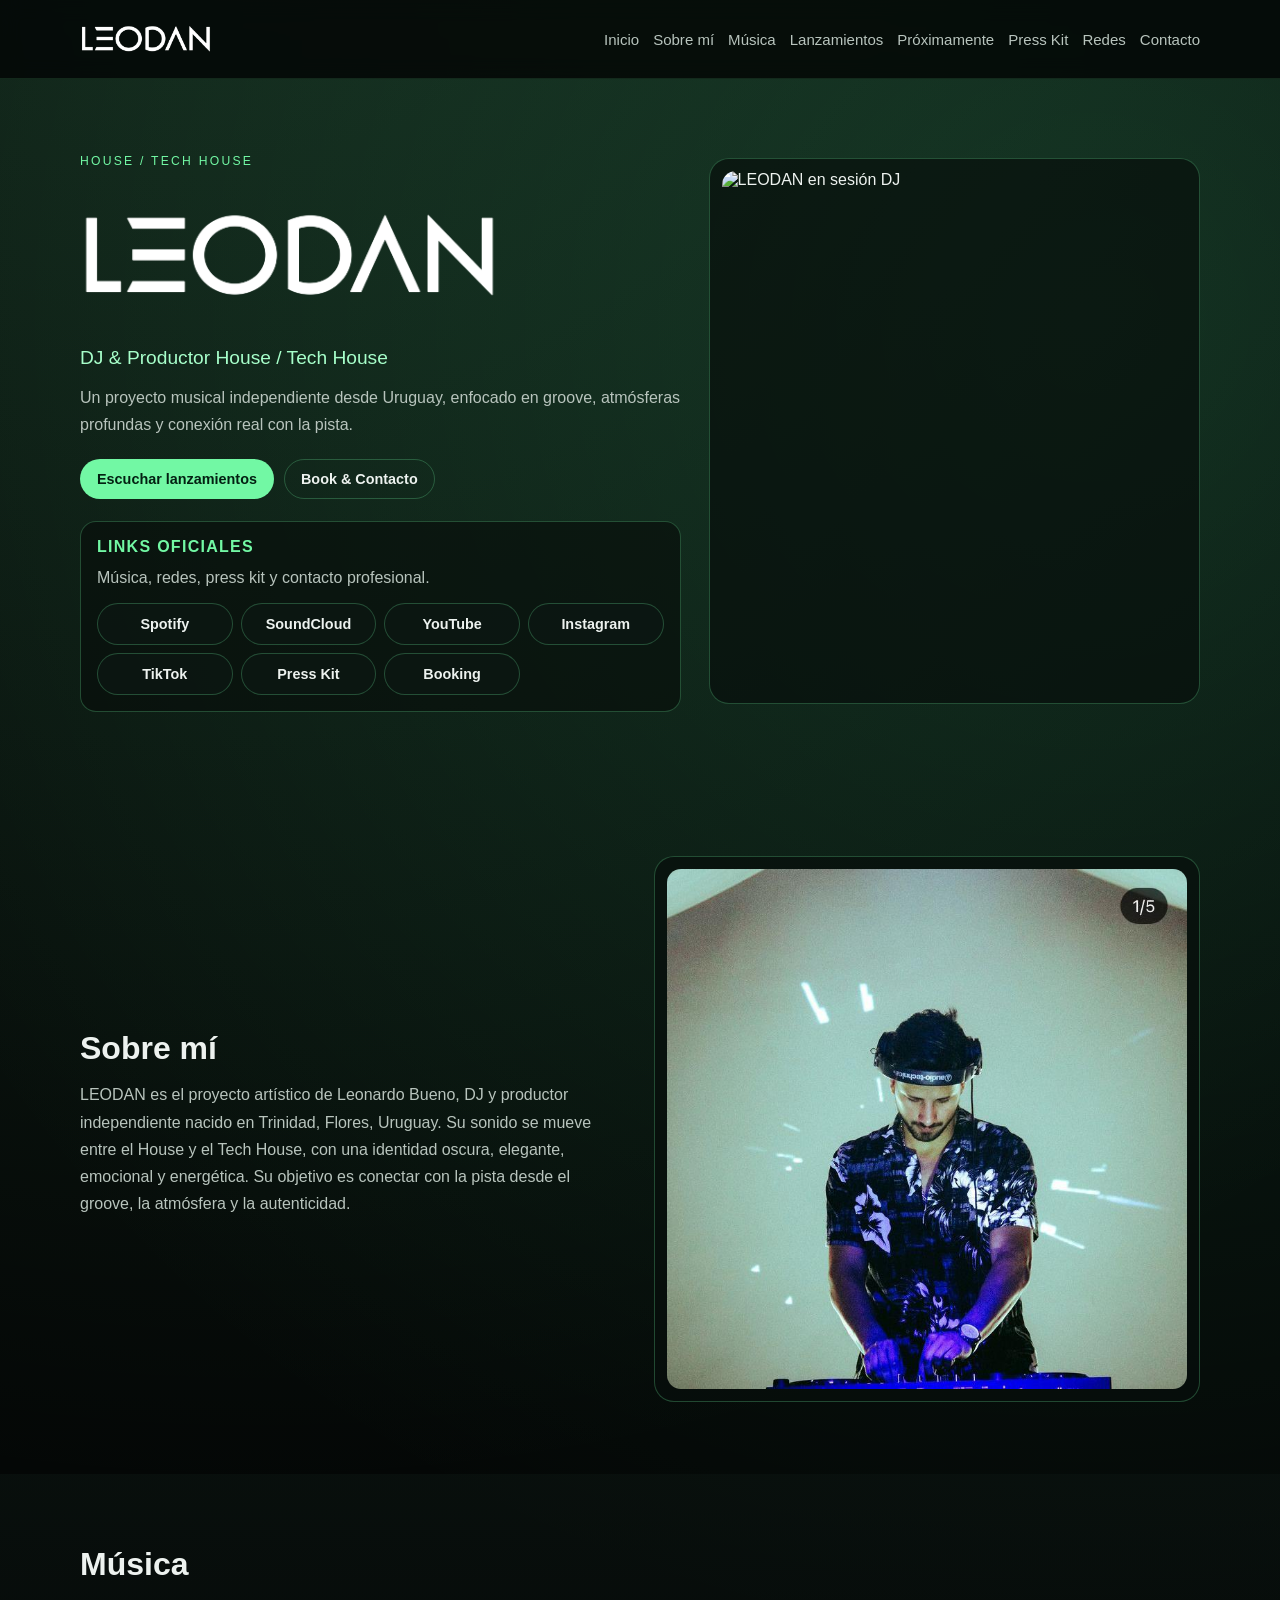
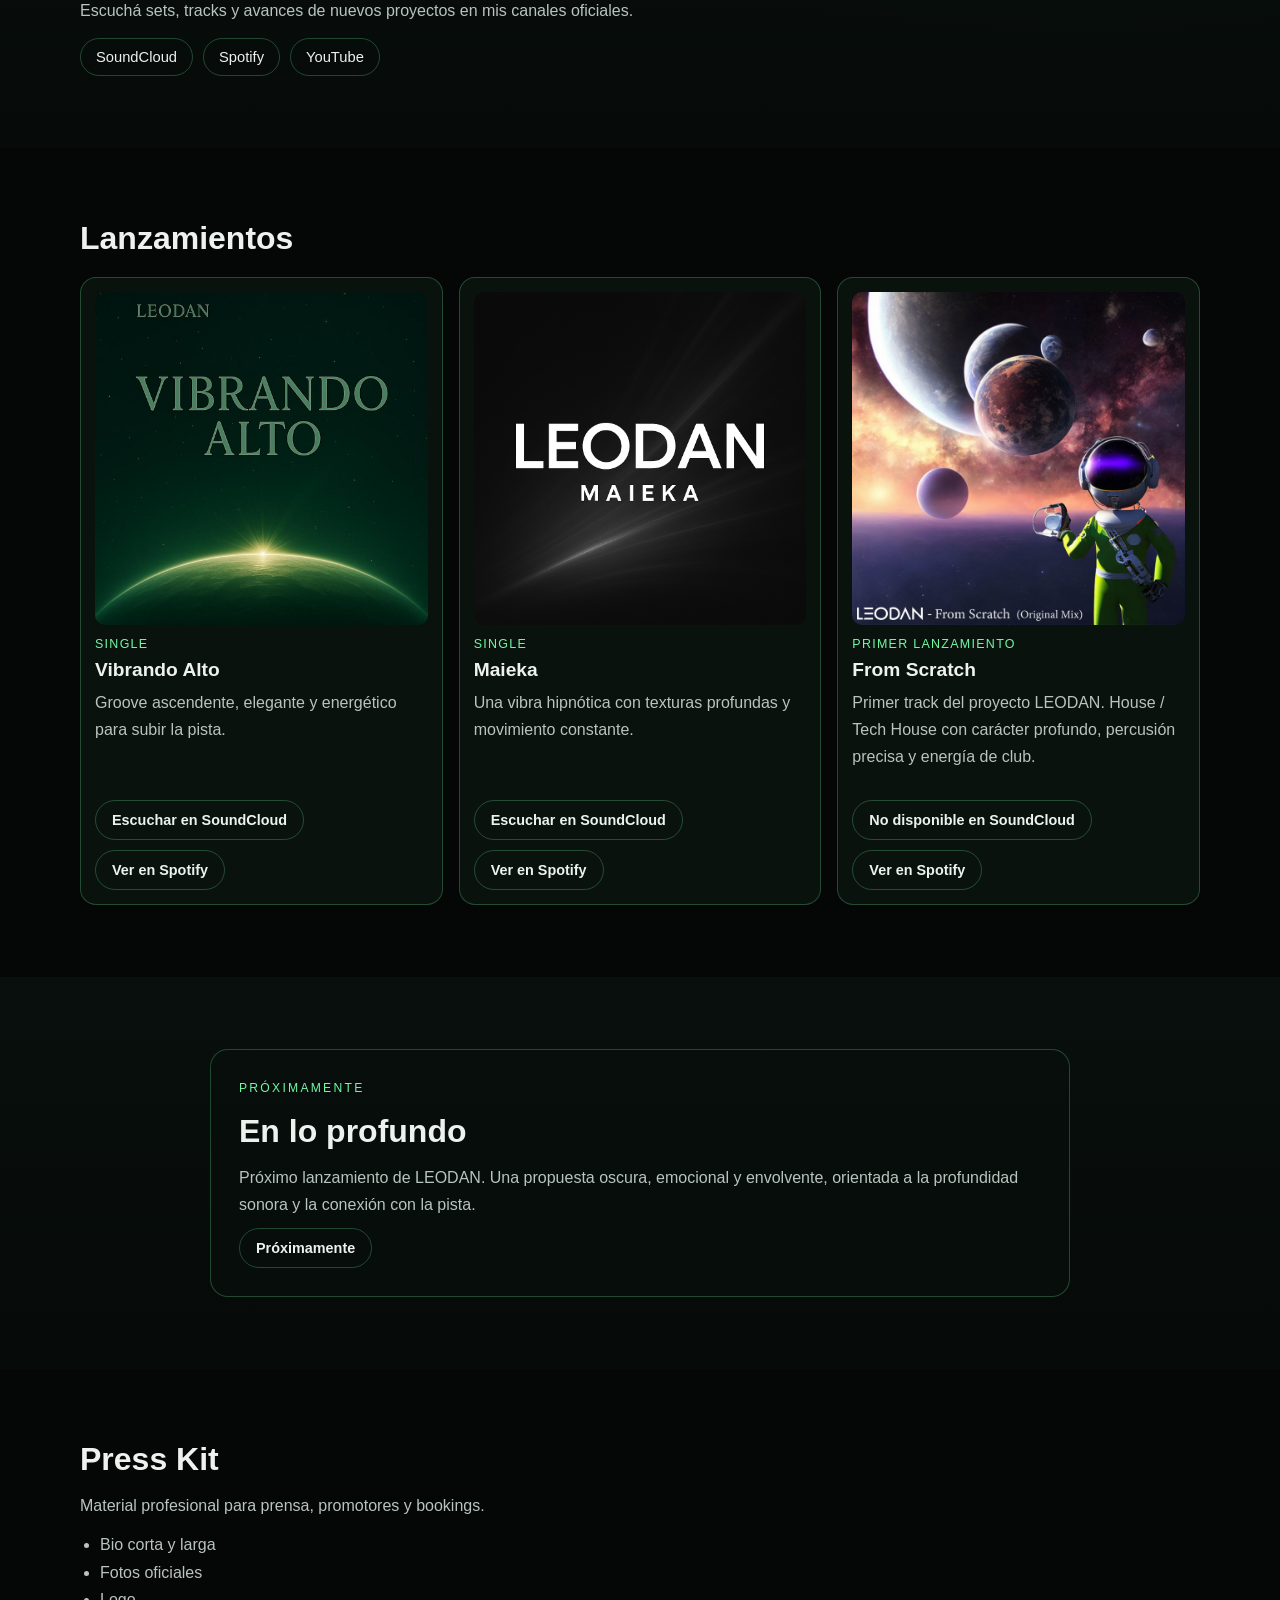
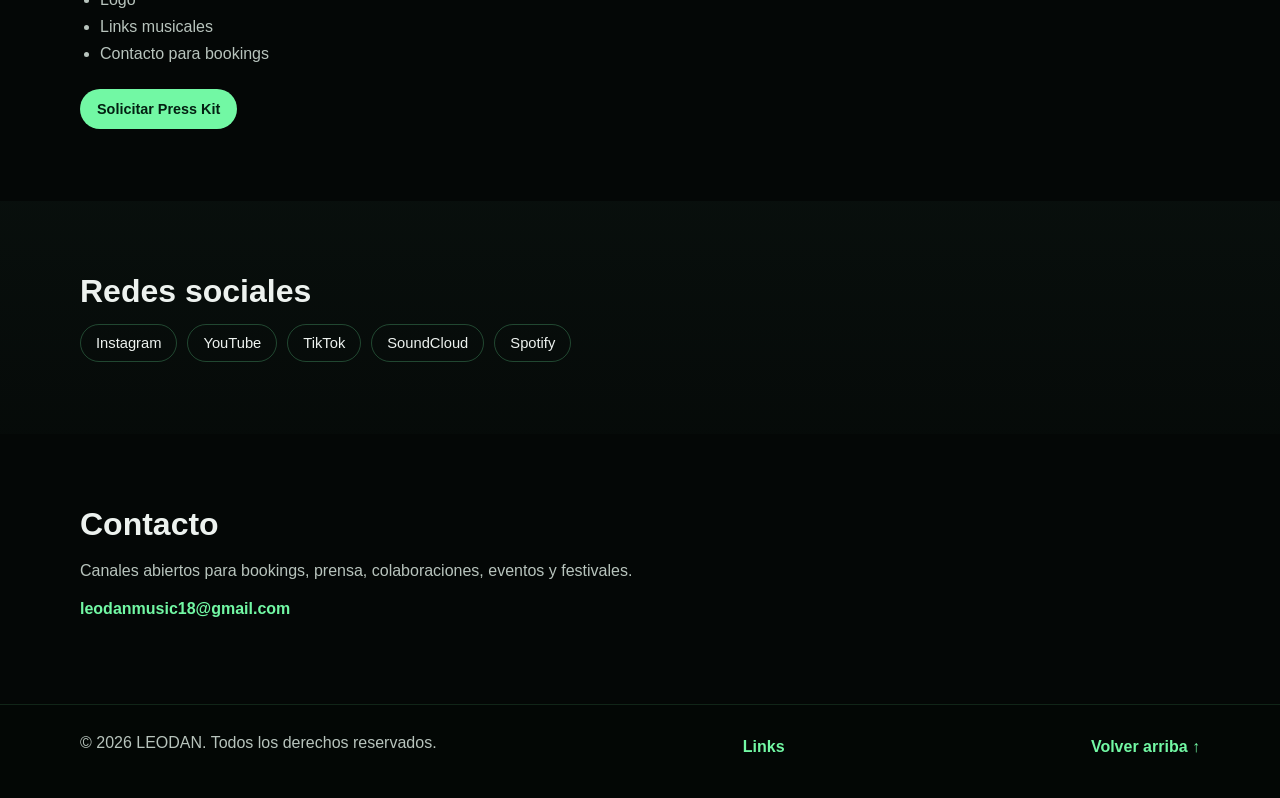
==== commit cf7b9496: "Fix SoundCloud links for releases and profile" ====
--- a/index.html
+++ b/index.html
@@ -38,7 +38,7 @@
         "https://www.instagram.com/leodan_music/",
         "https://www.youtube.com/@leodan_music",
         "https://www.tiktok.com/@leodan_music",
-        "https://soundcloud.com/leodanmusic"
+        "https://soundcloud.com/leodan_musicc"
       ]
     }
   </script>
@@ -82,7 +82,7 @@
             <p class="hero-quick-text">Música, redes, press kit y contacto profesional.</p>
             <div class="hero-quick-grid">
               <a class="hero-quick-link" href="https://open.spotify.com/artist/4t1Ic9nOnFDJj61zR9dp34" target="_blank" rel="noopener noreferrer">Spotify</a>
-              <a class="hero-quick-link" href="https://soundcloud.com/leodanmusic" target="_blank" rel="noopener noreferrer">SoundCloud</a>
+              <a class="hero-quick-link" href="https://soundcloud.com/leodan_musicc" target="_blank" rel="noopener noreferrer">SoundCloud</a>
               <a class="hero-quick-link" href="https://www.youtube.com/@leodan_music" target="_blank" rel="noopener noreferrer">YouTube</a>
               <a class="hero-quick-link" href="https://www.instagram.com/leodan_music/" target="_blank" rel="noopener noreferrer">Instagram</a>
               <a class="hero-quick-link" href="https://www.tiktok.com/@leodan_music" target="_blank" rel="noopener noreferrer">TikTok</a>
@@ -114,7 +114,7 @@
         <h2>Música</h2>
         <p>Escuchá sets, tracks y avances de nuevos proyectos en mis canales oficiales.</p>
         <div class="chips">
-          <a class="chip" href="https://soundcloud.com/leodanmusic" target="_blank" rel="noopener noreferrer">SoundCloud</a>
+          <a class="chip" href="https://soundcloud.com/leodan_musicc" target="_blank" rel="noopener noreferrer">SoundCloud</a>
           <a class="chip" href="https://open.spotify.com/artist/4t1Ic9nOnFDJj61zR9dp34" target="_blank" rel="noopener noreferrer">Spotify</a>
           <a class="chip" href="https://www.youtube.com/@leodan_music" target="_blank" rel="noopener noreferrer">YouTube</a>
         </div>
@@ -131,7 +131,7 @@
             <h3>Vibrando Alto</h3>
             <p>Groove ascendente, elegante y energético para subir la pista.</p>
             <div class="release-actions">
-              <a class="button button-ghost" href="https://soundcloud.com/leodanmusic" target="_blank" rel="noopener noreferrer">Escuchar en SoundCloud</a>
+              <a class="button button-ghost" href="https://soundcloud.com/leodan_musicc/leodan-vibrando-alto-original" target="_blank" rel="noopener noreferrer">Escuchar en SoundCloud</a>
               <a class="button button-ghost" href="https://open.spotify.com/artist/4t1Ic9nOnFDJj61zR9dp34" target="_blank" rel="noopener noreferrer">Ver en Spotify</a>
             </div>
           </article>
@@ -142,7 +142,7 @@
             <h3>Maieka</h3>
             <p>Una vibra hipnótica con texturas profundas y movimiento constante.</p>
             <div class="release-actions">
-              <a class="button button-ghost" href="https://soundcloud.com/leodanmusic" target="_blank" rel="noopener noreferrer">Escuchar en SoundCloud</a>
+              <a class="button button-ghost" href="https://soundcloud.com/leodan_musicc/leodan-maieka-orignal-mix" target="_blank" rel="noopener noreferrer">Escuchar en SoundCloud</a>
               <a class="button button-ghost" href="https://open.spotify.com/artist/4t1Ic9nOnFDJj61zR9dp34" target="_blank" rel="noopener noreferrer">Ver en Spotify</a>
             </div>
           </article>
@@ -153,7 +153,7 @@
             <h3>From Scratch</h3>
             <p>Primer track del proyecto LEODAN. House / Tech House con carácter profundo, percusión precisa y energía de club.</p>
             <div class="release-actions">
-              <a class="button button-ghost" href="https://soundcloud.com/leodanmusic" target="_blank" rel="noopener noreferrer">Escuchar en SoundCloud</a>
+              <span class="button button-ghost" aria-disabled="true">No disponible en SoundCloud</span>
               <a class="button button-ghost" href="https://open.spotify.com/artist/4t1Ic9nOnFDJj61zR9dp34" target="_blank" rel="noopener noreferrer">Ver en Spotify</a>
             </div>
           </article>
@@ -192,7 +192,7 @@
           <a class="chip" href="https://www.instagram.com/leodan_music/" target="_blank" rel="noopener noreferrer">Instagram</a>
           <a class="chip" href="https://www.youtube.com/@leodan_music" target="_blank" rel="noopener noreferrer">YouTube</a>
           <a class="chip" href="https://www.tiktok.com/@leodan_music" target="_blank" rel="noopener noreferrer">TikTok</a>
-          <a class="chip" href="https://soundcloud.com/leodanmusic" target="_blank" rel="noopener noreferrer">SoundCloud</a>
+          <a class="chip" href="https://soundcloud.com/leodan_musicc" target="_blank" rel="noopener noreferrer">SoundCloud</a>
           <a class="chip" href="https://open.spotify.com/artist/4t1Ic9nOnFDJj61zR9dp34" target="_blank" rel="noopener noreferrer">Spotify</a>
         </div>
       </div>
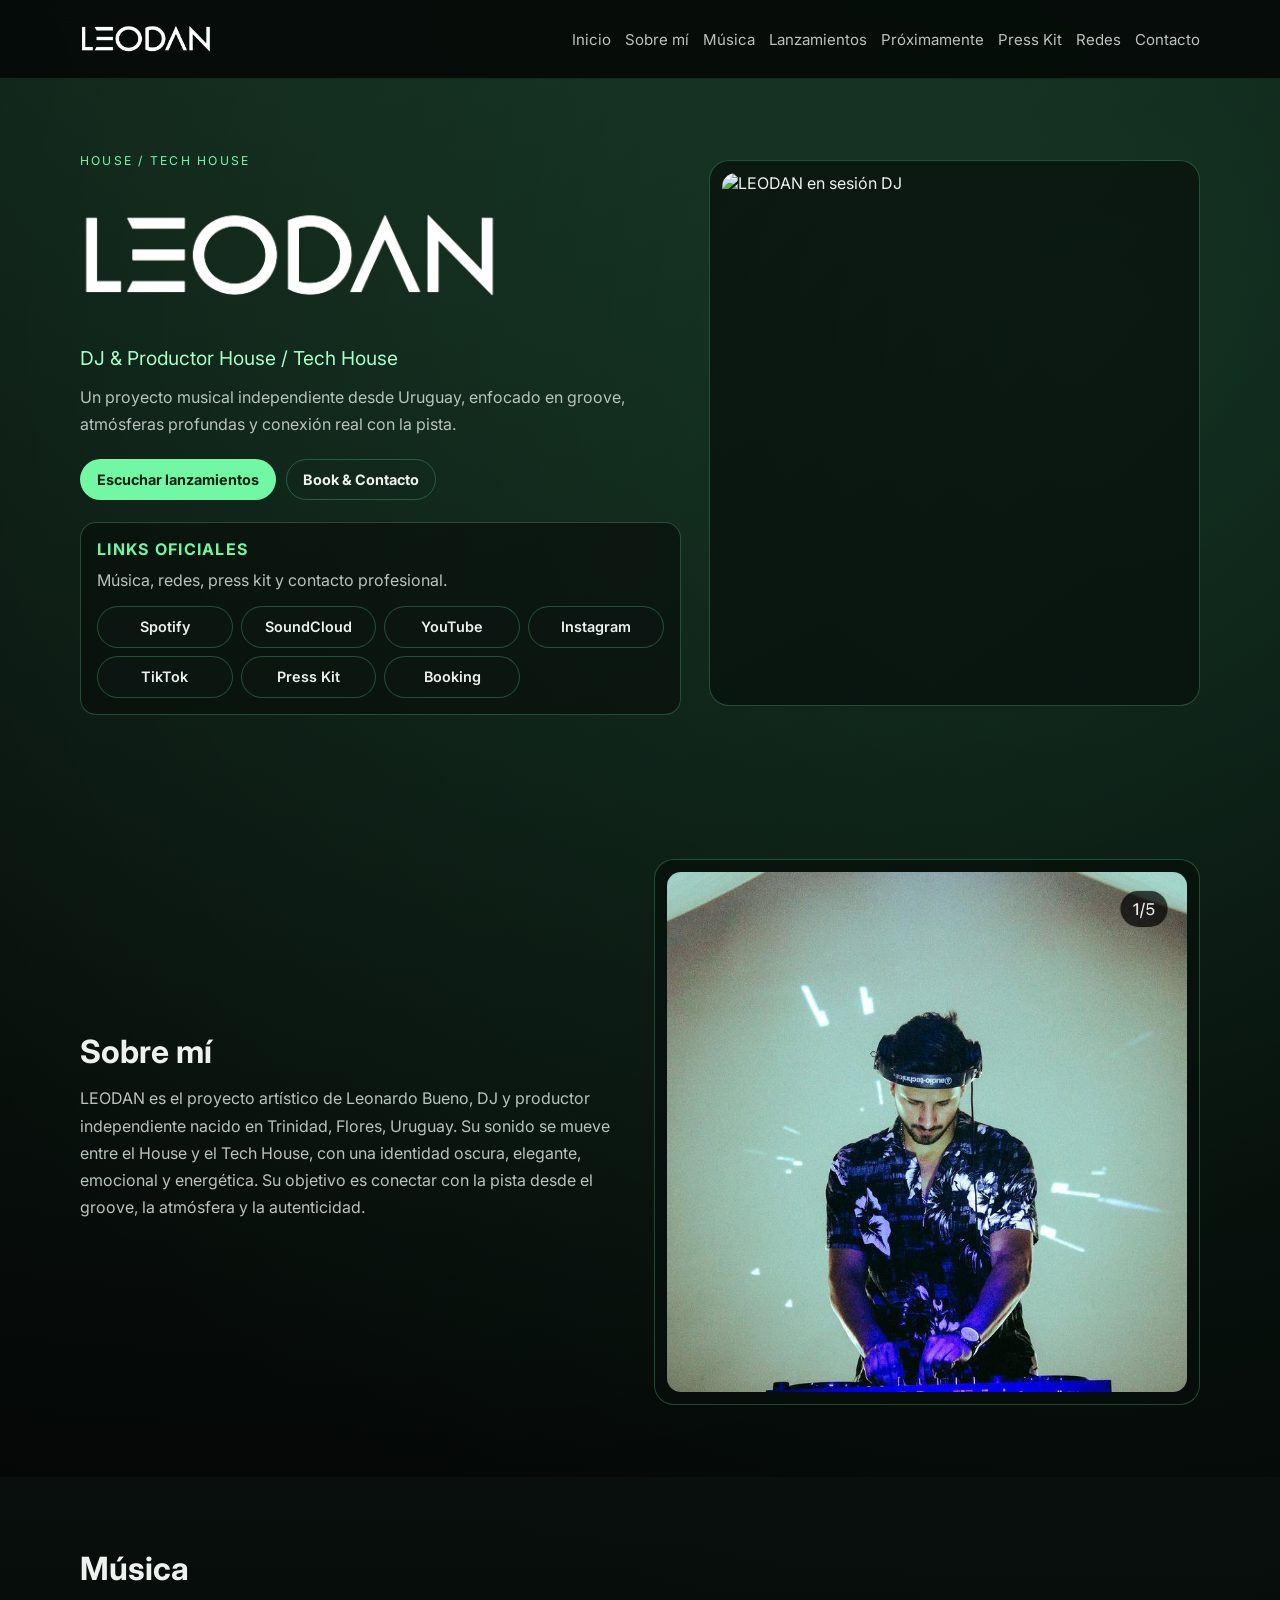
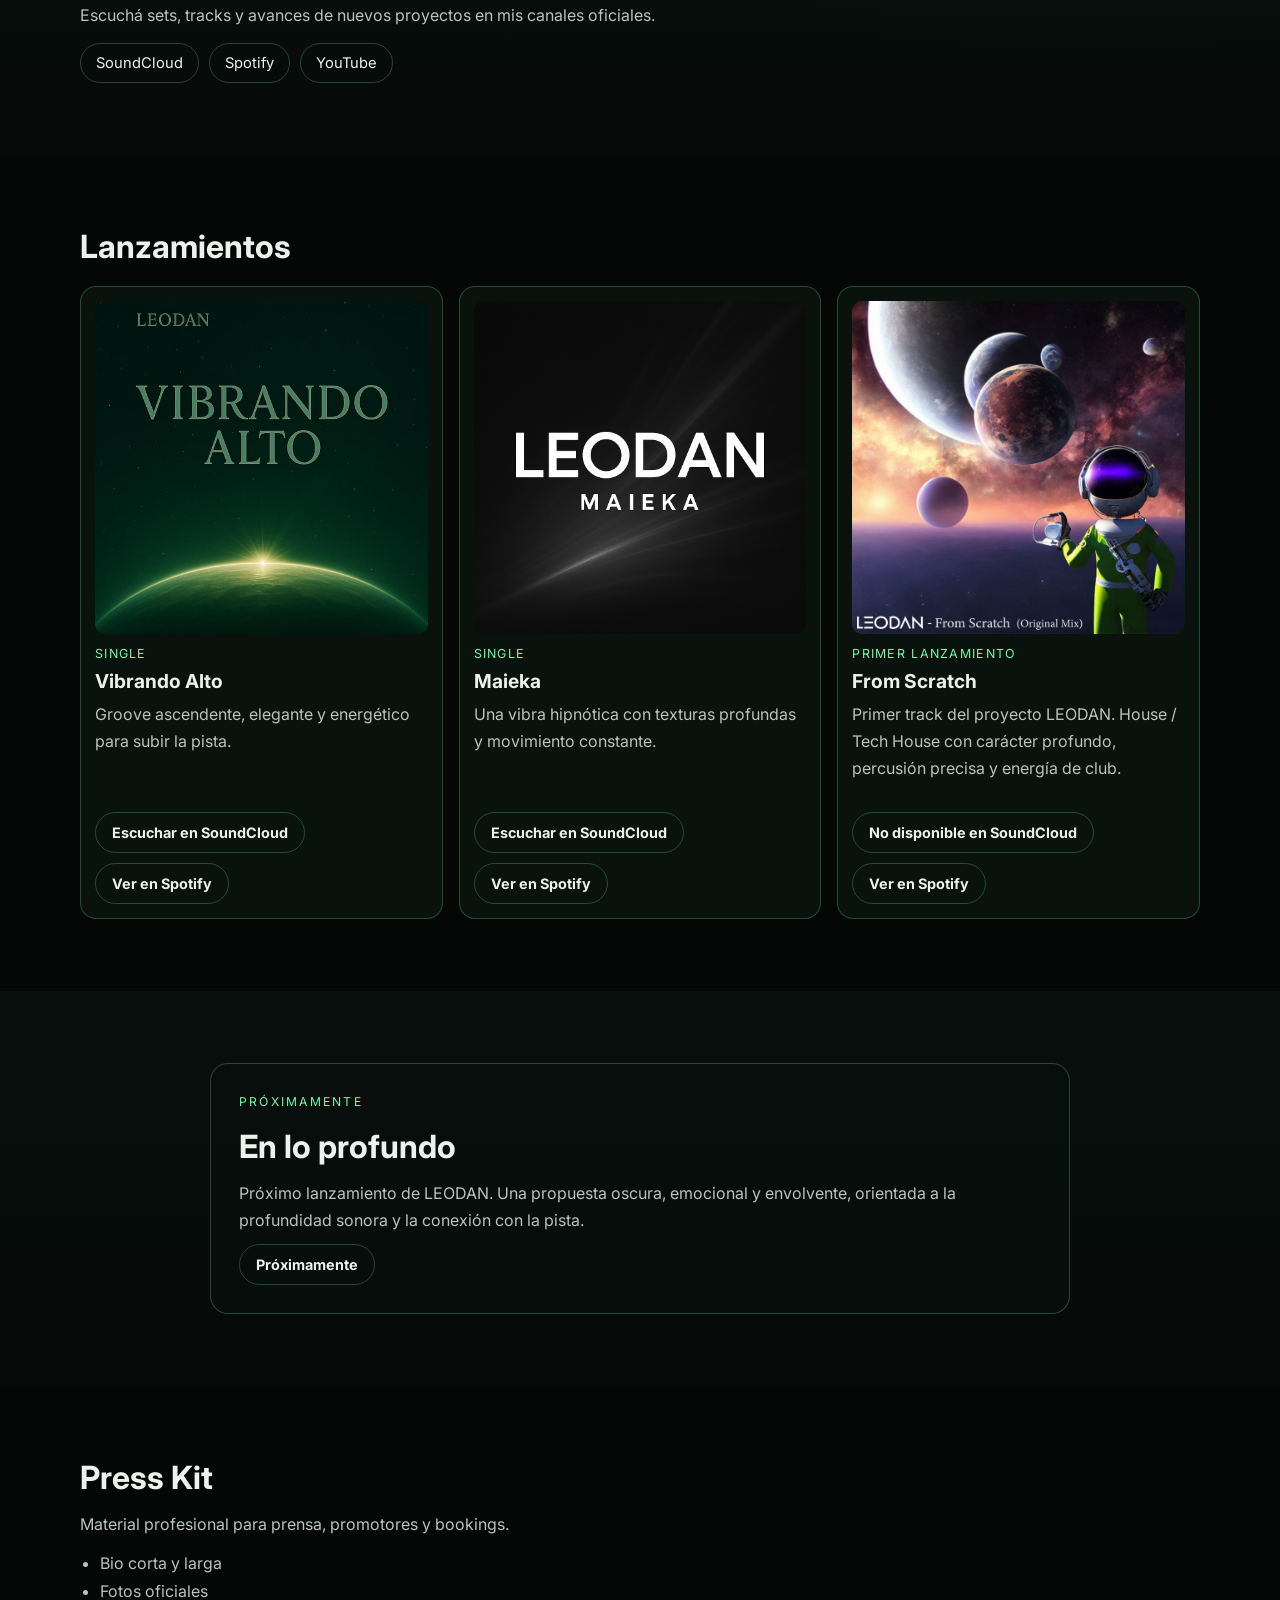
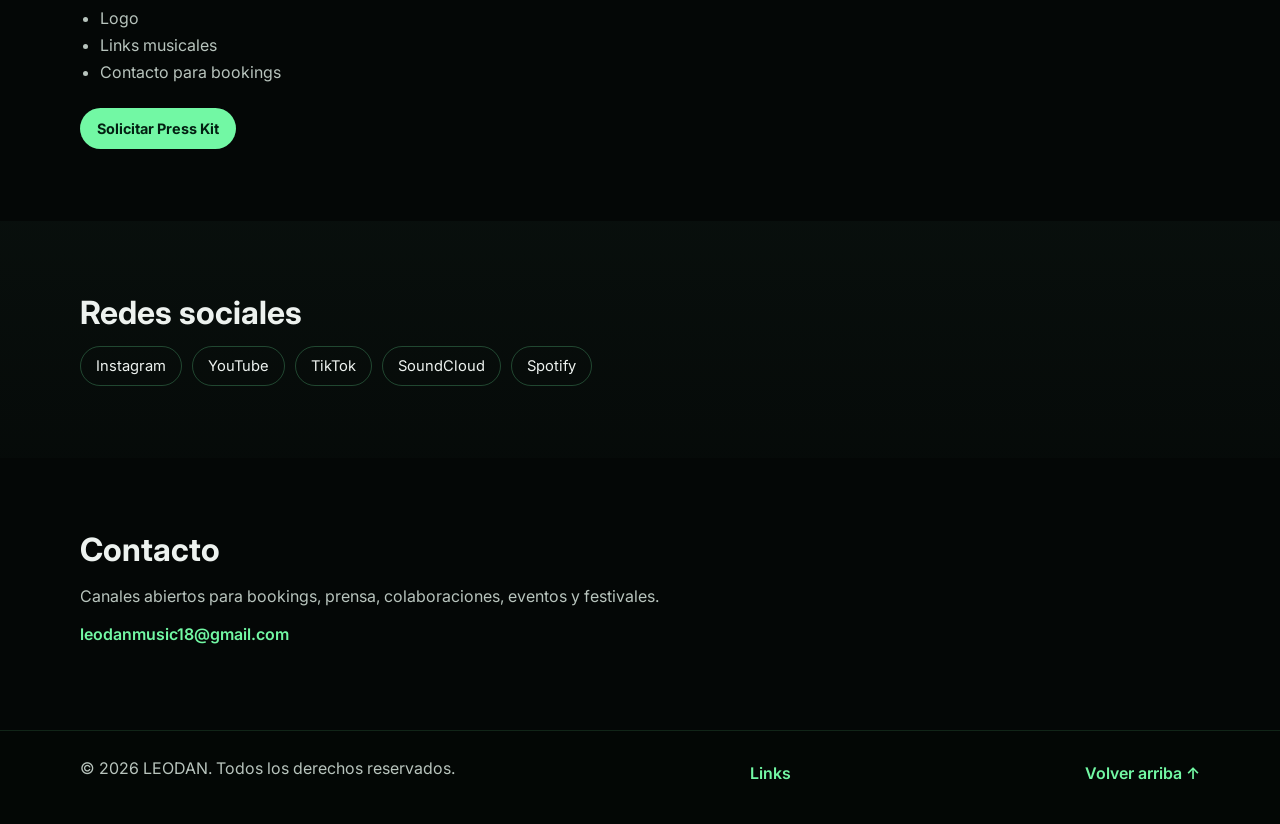
==== commit 616b619a: "Optimizar landing principal mobile" ====
--- a/index.html
+++ b/index.html
@@ -1,12 +1,15 @@
 <!DOCTYPE html>
 <html lang="es">
+
 <head>
   <meta charset="UTF-8" />
   <meta name="viewport" content="width=device-width, initial-scale=1.0" />
   <title>LEODAN | DJ & Productor House / Tech House</title>
-  <meta name="description" content="LEODAN es el proyecto artístico de Leonardo Bueno, DJ y productor independiente de Uruguay. House / Tech House con identidad oscura, groove, atmósferas profundas y conexión real con la pista." />
+  <meta name="description"
+    content="LEODAN es el proyecto artístico de Leonardo Bueno, DJ y productor independiente de Uruguay. House / Tech House con identidad oscura, groove, atmósferas profundas y conexión real con la pista." />
   <meta property="og:title" content="LEODAN | DJ & Productor House / Tech House" />
-  <meta property="og:description" content="Proyecto musical independiente desde Uruguay. Música, lanzamientos, press kit, redes y contacto oficial." />
+  <meta property="og:description"
+    content="Proyecto musical independiente desde Uruguay. Música, lanzamientos, press kit, redes y contacto oficial." />
   <meta property="og:url" content="https://leodan.net/" />
   <meta property="og:type" content="website" />
   <meta property="og:site_name" content="LEODAN" />
@@ -19,11 +22,15 @@
 
   <meta name="twitter:card" content="summary_large_image" />
   <meta name="twitter:title" content="LEODAN | DJ & Productor House / Tech House" />
-  <meta name="twitter:description" content="Proyecto musical independiente desde Uruguay. Música, lanzamientos, press kit, redes y contacto oficial." />
+  <meta name="twitter:description"
+    content="Proyecto musical independiente desde Uruguay. Música, lanzamientos, press kit, redes y contacto oficial." />
   <meta name="twitter:image" content="https://leodan.net/Activos/foto-dj-hero-01.jpg" />
 
   <link rel="canonical" href="https://leodan.net/" />
   <link rel="icon" type="image/png" href="Activos/Logo_perfil.jpg" />
+  <link rel="preconnect" href="https://fonts.googleapis.com">
+  <link rel="preconnect" href="https://fonts.gstatic.com" crossorigin>
+  <link href="https://fonts.googleapis.com/css2?family=Inter:wght@400;600;700;800&display=swap" rel="stylesheet">
   <link rel="stylesheet" href="style.css" />
   <script type="application/ld+json">
     {
@@ -43,6 +50,7 @@
     }
   </script>
 </head>
+
 <body>
   <a class="skip-link" href="#inicio">Saltar al contenido</a>
 
@@ -66,13 +74,41 @@
 
   <main>
     <section id="inicio" class="section section-hero">
-      <div class="container hero-grid">
+      <h1 class="visually-hidden">LEODAN | DJ &amp; Productor House / Tech House</h1>
+
+      <!-- MOBILE CARD: visible solo en ≤860px -->
+      <div class="hero-mobile-card" aria-label="Perfil oficial de LEODAN">
+        <img class="hero-avatar" src="Activos/foto-dj-hero-01.jpg" alt="LEODAN — DJ y productor House / Tech House"
+          loading="eager" decoding="sync" width="800" height="800">
+        <p class="eyebrow">HOUSE / TECH HOUSE</p>
+        <p class="hero-mobile-name">LEODAN</p>
+        <p class="hero-mobile-role">DJ &amp; Productor independiente · Uruguay</p>
+        <nav class="hero-platform-list" aria-label="Links oficiales">
+          <a class="hero-platform-btn" href="https://open.spotify.com/intl-es/artist/4t1Ic9nOnFDJj61zR9dp34"
+            target="_blank" rel="noopener noreferrer">Spotify</a>
+          <a class="hero-platform-btn" href="https://soundcloud.com/leodan_musicc" target="_blank"
+            rel="noopener noreferrer">SoundCloud</a>
+          <a class="hero-platform-btn" href="https://www.youtube.com/@leodan_music" target="_blank"
+            rel="noopener noreferrer">YouTube</a>
+          <a class="hero-platform-btn" href="https://www.instagram.com/leodan_music/" target="_blank"
+            rel="noopener noreferrer">Instagram</a>
+          <a class="hero-platform-btn" href="https://www.tiktok.com/@leodan_music" target="_blank"
+            rel="noopener noreferrer">TikTok</a>
+          <a class="hero-platform-btn hero-platform-btn--primary" href="Activos/LEODAN_PRESS_KIT_2026_FIXED.pdf"
+            target="_blank" rel="noopener noreferrer">Press Kit</a>
+          <a class="hero-platform-btn" href="mailto:leodanmusic18@gmail.com?subject=Booking%20LEODAN">Booking por
+            email</a>
+        </nav>
+      </div>
+
+      <!-- DESKTOP GRID: visible solo en >860px -->
+      <div class="container hero-grid hero-desktop-only">
         <div class="hero-content">
           <p class="eyebrow">HOUSE / TECH HOUSE</p>
-          <h1 class="visually-hidden">LEODAN | DJ & Productor House / Tech House</h1>
           <img src="Logo_blanco_transparente.png" alt="LEODAN" class="hero-logo" width="3543" height="1181">
           <p class="hero-role">DJ &amp; Productor House / Tech House</p>
-          <p>Un proyecto musical independiente desde Uruguay, enfocado en groove, atmósferas profundas y conexión real con la pista.</p>
+          <p>Un proyecto musical independiente desde Uruguay, enfocado en groove, atmósferas profundas y conexión real
+            con la pista.</p>
           <div class="hero-actions">
             <a class="button button-primary" href="#lanzamientos">Escuchar lanzamientos</a>
             <a class="button button-ghost" href="#contacto">Book &amp; Contacto</a>
@@ -81,18 +117,25 @@
             <h2 class="hero-quick-title">Links oficiales</h2>
             <p class="hero-quick-text">Música, redes, press kit y contacto profesional.</p>
             <div class="hero-quick-grid">
-              <a class="hero-quick-link" href="https://open.spotify.com/artist/4t1Ic9nOnFDJj61zR9dp34" target="_blank" rel="noopener noreferrer">Spotify</a>
-              <a class="hero-quick-link" href="https://soundcloud.com/leodan_musicc" target="_blank" rel="noopener noreferrer">SoundCloud</a>
-              <a class="hero-quick-link" href="https://www.youtube.com/@leodan_music" target="_blank" rel="noopener noreferrer">YouTube</a>
-              <a class="hero-quick-link" href="https://www.instagram.com/leodan_music/" target="_blank" rel="noopener noreferrer">Instagram</a>
-              <a class="hero-quick-link" href="https://www.tiktok.com/@leodan_music" target="_blank" rel="noopener noreferrer">TikTok</a>
-              <a class="hero-quick-link" href="/Activos/LEODAN_PRESS_KIT_2026.pdf" target="_blank" rel="noopener noreferrer">Press Kit</a>
+              <a class="hero-quick-link" href="https://open.spotify.com/intl-es/artist/4t1Ic9nOnFDJj61zR9dp34"
+                target="_blank" rel="noopener noreferrer">Spotify</a>
+              <a class="hero-quick-link" href="https://soundcloud.com/leodan_musicc" target="_blank"
+                rel="noopener noreferrer">SoundCloud</a>
+              <a class="hero-quick-link" href="https://www.youtube.com/@leodan_music" target="_blank"
+                rel="noopener noreferrer">YouTube</a>
+              <a class="hero-quick-link" href="https://www.instagram.com/leodan_music/" target="_blank"
+                rel="noopener noreferrer">Instagram</a>
+              <a class="hero-quick-link" href="https://www.tiktok.com/@leodan_music" target="_blank"
+                rel="noopener noreferrer">TikTok</a>
+              <a class="hero-quick-link" href="Activos/LEODAN_PRESS_KIT_2026_FIXED.pdf" target="_blank"
+                rel="noopener noreferrer">Press Kit</a>
               <a class="hero-quick-link" href="mailto:leodanmusic18@gmail.com?subject=Booking%20LEODAN">Booking</a>
             </div>
           </section>
         </div>
         <aside class="hero-visual" aria-label="Foto destacada de LEODAN">
-          <img class="hero-photo" src="Activos/foto-dj-hero-01.jpg" alt="LEODAN en sesión DJ" loading="eager" width="3648" height="5472" />
+          <img class="hero-photo" src="Activos/foto-dj-hero-01.jpg" alt="LEODAN en sesión DJ" loading="eager"
+            width="3648" height="5472" />
         </aside>
       </div>
     </section>
@@ -101,10 +144,13 @@
       <div class="container about-grid">
         <div class="about-content">
           <h2>Sobre mí</h2>
-          <p>LEODAN es el proyecto artístico de Leonardo Bueno, DJ y productor independiente nacido en Trinidad, Flores, Uruguay. Su sonido se mueve entre el House y el Tech House, con una identidad oscura, elegante, emocional y energética. Su objetivo es conectar con la pista desde el groove, la atmósfera y la autenticidad.</p>
+          <p>LEODAN es el proyecto artístico de Leonardo Bueno, DJ y productor independiente nacido en Trinidad, Flores,
+            Uruguay. Su sonido se mueve entre el House y el Tech House, con una identidad oscura, elegante, emocional y
+            energética. Su objetivo es conectar con la pista desde el groove, la atmósfera y la autenticidad.</p>
         </div>
         <div class="about-visual">
-          <img class="about-photo" src="Activos/foto-sobre-mi.jpg" alt="LEODAN retrato artístico" loading="lazy" width="750" height="749" />
+          <img class="about-photo" src="Activos/foto-sobre-mi.jpg" alt="LEODAN retrato artístico" loading="lazy"
+            width="750" height="749" />
         </div>
       </div>
     </section>
@@ -114,9 +160,12 @@
         <h2>Música</h2>
         <p>Escuchá sets, tracks y avances de nuevos proyectos en mis canales oficiales.</p>
         <div class="chips">
-          <a class="chip" href="https://soundcloud.com/leodan_musicc" target="_blank" rel="noopener noreferrer">SoundCloud</a>
-          <a class="chip" href="https://open.spotify.com/artist/4t1Ic9nOnFDJj61zR9dp34" target="_blank" rel="noopener noreferrer">Spotify</a>
-          <a class="chip" href="https://www.youtube.com/@leodan_music" target="_blank" rel="noopener noreferrer">YouTube</a>
+          <a class="chip" href="https://soundcloud.com/leodan_musicc" target="_blank"
+            rel="noopener noreferrer">SoundCloud</a>
+          <a class="chip" href="https://open.spotify.com/intl-es/artist/4t1Ic9nOnFDJj61zR9dp34" target="_blank"
+            rel="noopener noreferrer">Spotify</a>
+          <a class="chip" href="https://www.youtube.com/@leodan_music" target="_blank"
+            rel="noopener noreferrer">YouTube</a>
         </div>
       </div>
     </section>
@@ -126,35 +175,43 @@
         <h2>Lanzamientos</h2>
         <div class="releases-grid">
           <article class="release-card">
-            <img src="Activos/portada-vibrando-alto.png" alt="Portada Vibrando Alto" loading="lazy" width="1080" height="1080" />
+            <img src="Activos/portada-vibrando-alto.png" alt="Portada Vibrando Alto" loading="lazy" width="1080"
+              height="1080" />
             <span class="tag">SINGLE</span>
             <h3>Vibrando Alto</h3>
             <p>Groove ascendente, elegante y energético para subir la pista.</p>
             <div class="release-actions">
-              <a class="button button-ghost" href="https://soundcloud.com/leodan_musicc/leodan-vibrando-alto-original" target="_blank" rel="noopener noreferrer">Escuchar en SoundCloud</a>
-              <a class="button button-ghost" href="https://open.spotify.com/artist/4t1Ic9nOnFDJj61zR9dp34" target="_blank" rel="noopener noreferrer">Ver en Spotify</a>
+              <a class="button button-ghost" href="https://soundcloud.com/leodan_musicc/leodan-vibrando-alto-original"
+                target="_blank" rel="noopener noreferrer">Escuchar en SoundCloud</a>
+              <a class="button button-ghost" href="https://open.spotify.com/intl-es/track/3gcwTnVstihiW5inQPYzTw"
+                target="_blank" rel="noopener noreferrer">Ver en Spotify</a>
             </div>
           </article>
 
           <article class="release-card">
-            <img src="Activos/portada-maieka.jpg" alt="Portada Maieka" loading="lazy" />
+            <img src="Activos/portada-maieka.jpg" alt="Portada Maieka" loading="lazy" width="1080" height="1080" />
             <span class="tag">SINGLE</span>
             <h3>Maieka</h3>
             <p>Una vibra hipnótica con texturas profundas y movimiento constante.</p>
             <div class="release-actions">
-              <a class="button button-ghost" href="https://soundcloud.com/leodan_musicc/leodan-maieka-orignal-mix" target="_blank" rel="noopener noreferrer">Escuchar en SoundCloud</a>
-              <a class="button button-ghost" href="https://open.spotify.com/artist/4t1Ic9nOnFDJj61zR9dp34" target="_blank" rel="noopener noreferrer">Ver en Spotify</a>
+              <a class="button button-ghost" href="https://soundcloud.com/leodan_musicc/leodan-maieka-orignal-mix"
+                target="_blank" rel="noopener noreferrer">Escuchar en SoundCloud</a>
+              <a class="button button-ghost" href="https://open.spotify.com/intl-es/track/2OjPzItXBsUhUFW9lQr2bl"
+                target="_blank" rel="noopener noreferrer">Ver en Spotify</a>
             </div>
           </article>
 
           <article class="release-card">
-            <img src="Activos/portada-from-scratch.png" alt="Portada From Scratch" loading="lazy" width="800" height="800" />
+            <img src="Activos/portada-from-scratch.png" alt="Portada From Scratch" loading="lazy" width="800"
+              height="800" />
             <span class="tag">PRIMER LANZAMIENTO</span>
             <h3>From Scratch</h3>
-            <p>Primer track del proyecto LEODAN. House / Tech House con carácter profundo, percusión precisa y energía de club.</p>
+            <p>Primer track del proyecto LEODAN. House / Tech House con carácter profundo, percusión precisa y energía
+              de club.</p>
             <div class="release-actions">
               <span class="button button-ghost" aria-disabled="true">No disponible en SoundCloud</span>
-              <a class="button button-ghost" href="https://open.spotify.com/artist/4t1Ic9nOnFDJj61zR9dp34" target="_blank" rel="noopener noreferrer">Ver en Spotify</a>
+              <a class="button button-ghost" href="https://open.spotify.com/intl-es/track/0Df5bY7PJ5RZNLW3MyJ2pw"
+                target="_blank" rel="noopener noreferrer">Ver en Spotify</a>
             </div>
           </article>
         </div>
@@ -165,8 +222,10 @@
       <div class="container feature-box">
         <p class="eyebrow">PRÓXIMAMENTE</p>
         <h2>En lo profundo</h2>
-        <p>Próximo lanzamiento de LEODAN. Una propuesta oscura, emocional y envolvente, orientada a la profundidad sonora y la conexión con la pista.</p>
-        <a class="button button-ghost" href="mailto:leodanmusic18@gmail.com?subject=Pr%C3%B3ximo%20lanzamiento%20LEODAN">Próximamente</a>
+        <p>Próximo lanzamiento de LEODAN. Una propuesta oscura, emocional y envolvente, orientada a la profundidad
+          sonora y la conexión con la pista.</p>
+        <a class="button button-ghost"
+          href="mailto:leodanmusic18@gmail.com?subject=Pr%C3%B3ximo%20lanzamiento%20LEODAN">Próximamente</a>
       </div>
     </section>
 
@@ -181,7 +240,8 @@
           <li>Links musicales</li>
           <li>Contacto para bookings</li>
         </ul>
-        <a class="button button-primary" href="/Activos/LEODAN_PRESS_KIT_2026.pdf" target="_blank" rel="noopener noreferrer">Solicitar Press Kit</a>
+        <a class="button button-primary" href="Activos/LEODAN_PRESS_KIT_2026_FIXED.pdf" target="_blank"
+          rel="noopener noreferrer">Solicitar Press Kit</a>
       </div>
     </section>
 
@@ -189,11 +249,16 @@
       <div class="container">
         <h2>Redes sociales</h2>
         <div class="chips">
-          <a class="chip" href="https://www.instagram.com/leodan_music/" target="_blank" rel="noopener noreferrer">Instagram</a>
-          <a class="chip" href="https://www.youtube.com/@leodan_music" target="_blank" rel="noopener noreferrer">YouTube</a>
-          <a class="chip" href="https://www.tiktok.com/@leodan_music" target="_blank" rel="noopener noreferrer">TikTok</a>
-          <a class="chip" href="https://soundcloud.com/leodan_musicc" target="_blank" rel="noopener noreferrer">SoundCloud</a>
-          <a class="chip" href="https://open.spotify.com/artist/4t1Ic9nOnFDJj61zR9dp34" target="_blank" rel="noopener noreferrer">Spotify</a>
+          <a class="chip" href="https://www.instagram.com/leodan_music/" target="_blank"
+            rel="noopener noreferrer">Instagram</a>
+          <a class="chip" href="https://www.youtube.com/@leodan_music" target="_blank"
+            rel="noopener noreferrer">YouTube</a>
+          <a class="chip" href="https://www.tiktok.com/@leodan_music" target="_blank"
+            rel="noopener noreferrer">TikTok</a>
+          <a class="chip" href="https://soundcloud.com/leodan_musicc" target="_blank"
+            rel="noopener noreferrer">SoundCloud</a>
+          <a class="chip" href="https://open.spotify.com/intl-es/artist/4t1Ic9nOnFDJj61zR9dp34" target="_blank"
+            rel="noopener noreferrer">Spotify</a>
         </div>
       </div>
     </section>
@@ -215,4 +280,5 @@
     </div>
   </footer>
 </body>
-</html>
+
+</html>
--- a/style.css
+++ b/style.css
@@ -9,8 +9,14 @@
   --border: rgba(114, 248, 164, 0.25);
 }
 
-* { box-sizing: border-box; }
-html { scroll-behavior: smooth; }
+* {
+  box-sizing: border-box;
+}
+
+html {
+  scroll-behavior: smooth;
+}
+
 body {
   margin: 0;
   overflow-x: hidden;
@@ -22,8 +28,16 @@
     var(--bg);
 }
 
-img { max-width: 100%; height: auto; display: block; }
-.container { width: min(1120px, calc(100% - 40px)); margin-inline: auto; }
+img {
+  max-width: 100%;
+  height: auto;
+  display: block;
+}
+
+.container {
+  width: min(1120px, calc(100% - 40px));
+  margin-inline: auto;
+}
 
 .site-header {
   position: sticky;
@@ -42,7 +56,10 @@
   gap: 20px;
 }
 
-.brand { flex: 0 0 auto; }
+.brand {
+  flex: 0 0 auto;
+}
+
 .brand-logo {
   display: block;
   width: auto;
@@ -52,12 +69,30 @@
   object-fit: contain;
 }
 
-.nav-links { display: flex; gap: 14px; flex-wrap: wrap; justify-content: flex-end; }
-.nav-links a { color: var(--text-soft); text-decoration: none; font-size: 0.94rem; }
-.nav-links a:hover { color: var(--accent); }
-
-.section { padding: 72px 0; }
-.section-alt { background: linear-gradient(180deg, rgba(10, 18, 15, 0.72), rgba(10, 18, 15, 0.3)); }
+.nav-links {
+  display: flex;
+  gap: 14px;
+  flex-wrap: wrap;
+  justify-content: flex-end;
+}
+
+.nav-links a {
+  color: var(--text-soft);
+  text-decoration: none;
+  font-size: 0.94rem;
+}
+
+.nav-links a:hover {
+  color: var(--accent);
+}
+
+.section {
+  padding: 72px 0;
+}
+
+.section-alt {
+  background: linear-gradient(180deg, rgba(10, 18, 15, 0.72), rgba(10, 18, 15, 0.3));
+}
 
 .hero-grid,
 .about-grid {
@@ -97,10 +132,27 @@
   object-fit: contain;
 }
 
-.hero-role { margin: 0 0 10px; color: var(--accent-strong); font-size: clamp(1rem, 2.2vw, 1.2rem); }
-p { margin: 0 0 10px; color: var(--text-soft); line-height: 1.7; }
-h2 { margin: 0 0 14px; font-size: clamp(1.5rem, 3.4vw, 2rem); }
-h3 { margin: 0 0 8px; font-size: 1.2rem; }
+.hero-role {
+  margin: 0 0 10px;
+  color: var(--accent-strong);
+  font-size: clamp(1rem, 2.2vw, 1.2rem);
+}
+
+p {
+  margin: 0 0 10px;
+  color: var(--text-soft);
+  line-height: 1.7;
+}
+
+h2 {
+  margin: 0 0 14px;
+  font-size: clamp(1.5rem, 3.4vw, 2rem);
+}
+
+h3 {
+  margin: 0 0 8px;
+  font-size: 1.2rem;
+}
 
 .hero-actions,
 .release-actions {
@@ -121,8 +173,16 @@
   font-weight: 700;
   font-size: .9rem;
 }
-.button-primary { background: var(--accent); color: #032012; }
-.button-ghost { border-color: var(--border); color: var(--text); }
+
+.button-primary {
+  background: var(--accent);
+  color: #032012;
+}
+
+.button-ghost {
+  border-color: var(--border);
+  color: var(--text);
+}
 
 .hero-visual,
 .about-visual {
@@ -190,7 +250,99 @@
   background: rgba(16, 29, 23, 0.9);
 }
 
-.chips { margin-top: 14px; display: flex; flex-wrap: wrap; gap: 10px; }
+/* ── Mobile landing card ──────────────────────────── */
+.hero-mobile-card {
+  display: none;
+}
+
+@keyframes fadeSlideUp {
+  from {
+    opacity: 0;
+    transform: translateY(22px);
+  }
+
+  to {
+    opacity: 1;
+    transform: translateY(0);
+  }
+}
+
+.hero-avatar {
+  width: min(160px, 42vw);
+  aspect-ratio: 1 / 1;
+  object-fit: cover;
+  object-position: center top;
+  border-radius: 20px;
+  border: 1px solid rgba(114, 248, 164, 0.3);
+  box-shadow: 0 0 0 6px rgba(114, 248, 164, 0.07), 0 20px 48px rgba(0, 0, 0, 0.5);
+  margin-bottom: 18px;
+}
+
+.hero-mobile-name {
+  font-size: clamp(2.4rem, 10vw, 3.2rem);
+  font-weight: 800;
+  letter-spacing: 0.14em;
+  margin: 0 0 6px;
+  color: var(--text);
+  text-transform: uppercase;
+  line-height: 1;
+}
+
+.hero-mobile-role {
+  font-size: 0.88rem;
+  color: var(--text-soft);
+  margin: 0 0 26px;
+}
+
+.hero-platform-list {
+  display: grid;
+  gap: 10px;
+  width: 100%;
+  max-width: 360px;
+}
+
+.hero-platform-btn {
+  display: flex;
+  align-items: center;
+  justify-content: center;
+  min-height: 50px;
+  padding: 12px 20px;
+  border-radius: 999px;
+  border: 1px solid var(--border);
+  color: var(--text);
+  background: rgba(13, 23, 19, 0.85);
+  text-decoration: none;
+  font-size: 0.95rem;
+  font-weight: 600;
+  transition: transform 0.2s ease, border-color 0.2s ease, background-color 0.2s ease;
+}
+
+.hero-platform-btn:hover {
+  transform: translateY(-2px);
+  border-color: rgba(114, 248, 164, 0.55);
+  background: rgba(18, 35, 27, 0.95);
+}
+
+.hero-platform-btn--primary {
+  background: var(--accent);
+  color: #032012;
+  border-color: var(--accent);
+  font-weight: 700;
+}
+
+.hero-platform-btn--primary:hover {
+  background: var(--accent-strong);
+  border-color: var(--accent-strong);
+  color: #032012;
+}
+
+.chips {
+  margin-top: 14px;
+  display: flex;
+  flex-wrap: wrap;
+  gap: 10px;
+}
+
 .chip {
   border: 1px solid var(--border);
   color: var(--text);
@@ -226,8 +378,17 @@
   margin-bottom: 12px;
 }
 
-.release-card p { flex-grow: 1; }
-.tag { display: inline-block; margin-bottom: 8px; color: var(--accent); font-size: .78rem; letter-spacing: .08rem; }
+.release-card p {
+  flex-grow: 1;
+}
+
+.tag {
+  display: inline-block;
+  margin-bottom: 8px;
+  color: var(--accent);
+  font-size: .78rem;
+  letter-spacing: .08rem;
+}
 
 .feature-box {
   max-width: 860px;
@@ -245,7 +406,11 @@
   line-height: 1.7;
 }
 
-.mail { color: var(--accent); text-decoration: none; font-weight: 600; }
+.mail {
+  color: var(--accent);
+  text-decoration: none;
+  font-weight: 600;
+}
 
 .site-footer {
   border-top: 1px solid rgba(114, 248, 164, 0.12);
@@ -260,7 +425,12 @@
   gap: 16px;
   flex-wrap: wrap;
 }
-.back-to-top { color: var(--accent); text-decoration: none; font-weight: 600; }
+
+.back-to-top {
+  color: var(--accent);
+  text-decoration: none;
+  font-weight: 600;
+}
 
 .skip-link {
   position: absolute;
@@ -273,7 +443,10 @@
   font-weight: 700;
   z-index: 100;
 }
-.skip-link:focus { left: 12px; }
+
+.skip-link:focus {
+  left: 12px;
+}
 
 .button:hover,
 .chip:hover,
@@ -283,28 +456,84 @@
 }
 
 @media (max-width: 1024px) {
-  .releases-grid { grid-template-columns: repeat(2, minmax(0, 1fr)); }
+  .releases-grid {
+    grid-template-columns: repeat(2, minmax(0, 1fr));
+  }
 }
 
 @media (max-width: 860px) {
-  .nav { flex-direction: column; align-items: flex-start; padding: 12px 0; }
-  .hero-quick-grid { grid-template-columns: repeat(2, minmax(0, 1fr)); }
-  .hero-grid { grid-template-columns: 1fr; }
-  .hero-grid,
+
+  /* Nav compacto — ocultar links de sección en mobile */
+  .nav {
+    min-height: 56px;
+    flex-direction: row;
+    padding: 0;
+  }
+
+  .nav-links {
+    display: none;
+  }
+
+  /* Hero: mostrar mobile-card, ocultar desktop-grid */
+  .hero-desktop-only {
+    display: none;
+  }
+
+  .section-hero {
+    padding: 0;
+  }
+
+  .hero-mobile-card {
+    display: flex;
+    flex-direction: column;
+    align-items: center;
+    text-align: center;
+    width: 100%;
+    min-height: calc(100svh - 56px);
+    padding: 28px 24px 40px;
+    animation: fadeSlideUp 0.55s ease both;
+  }
+
+  /* Resto del sitio */
+  .hero-quick-grid {
+    grid-template-columns: repeat(2, minmax(0, 1fr));
+  }
+
   .about-grid,
-  .releases-grid { grid-template-columns: 1fr; }
-
-  .hero-logo { width: min(100%, 360px); }
+  .releases-grid {
+    grid-template-columns: 1fr;
+  }
+
+  .hero-logo {
+    width: min(100%, 360px);
+  }
+
   .hero-photo,
-  .about-photo { height: clamp(260px, 64vw, 440px); }
+  .about-photo {
+    height: clamp(260px, 64vw, 440px);
+  }
 }
 
 @media (max-width: 560px) {
-  .container { width: min(1120px, calc(100% - 28px)); }
-  .section { padding: 58px 0; }
-  .button { width: 100%; }
-  .hero-quick-links { padding: 14px; }
-  .hero-quick-grid { grid-template-columns: 1fr; }
+  .container {
+    width: min(1120px, calc(100% - 28px));
+  }
+
+  .section {
+    padding: 58px 0;
+  }
+
+  .button {
+    width: 100%;
+  }
+
+  .hero-quick-links {
+    padding: 14px;
+  }
+
+  .hero-quick-grid {
+    grid-template-columns: 1fr;
+  }
 }
 
 
@@ -324,4 +553,4 @@
 button:focus-visible {
   outline: 2px solid rgba(117, 255, 163, 0.9);
   outline-offset: 4px;
-}
+}
